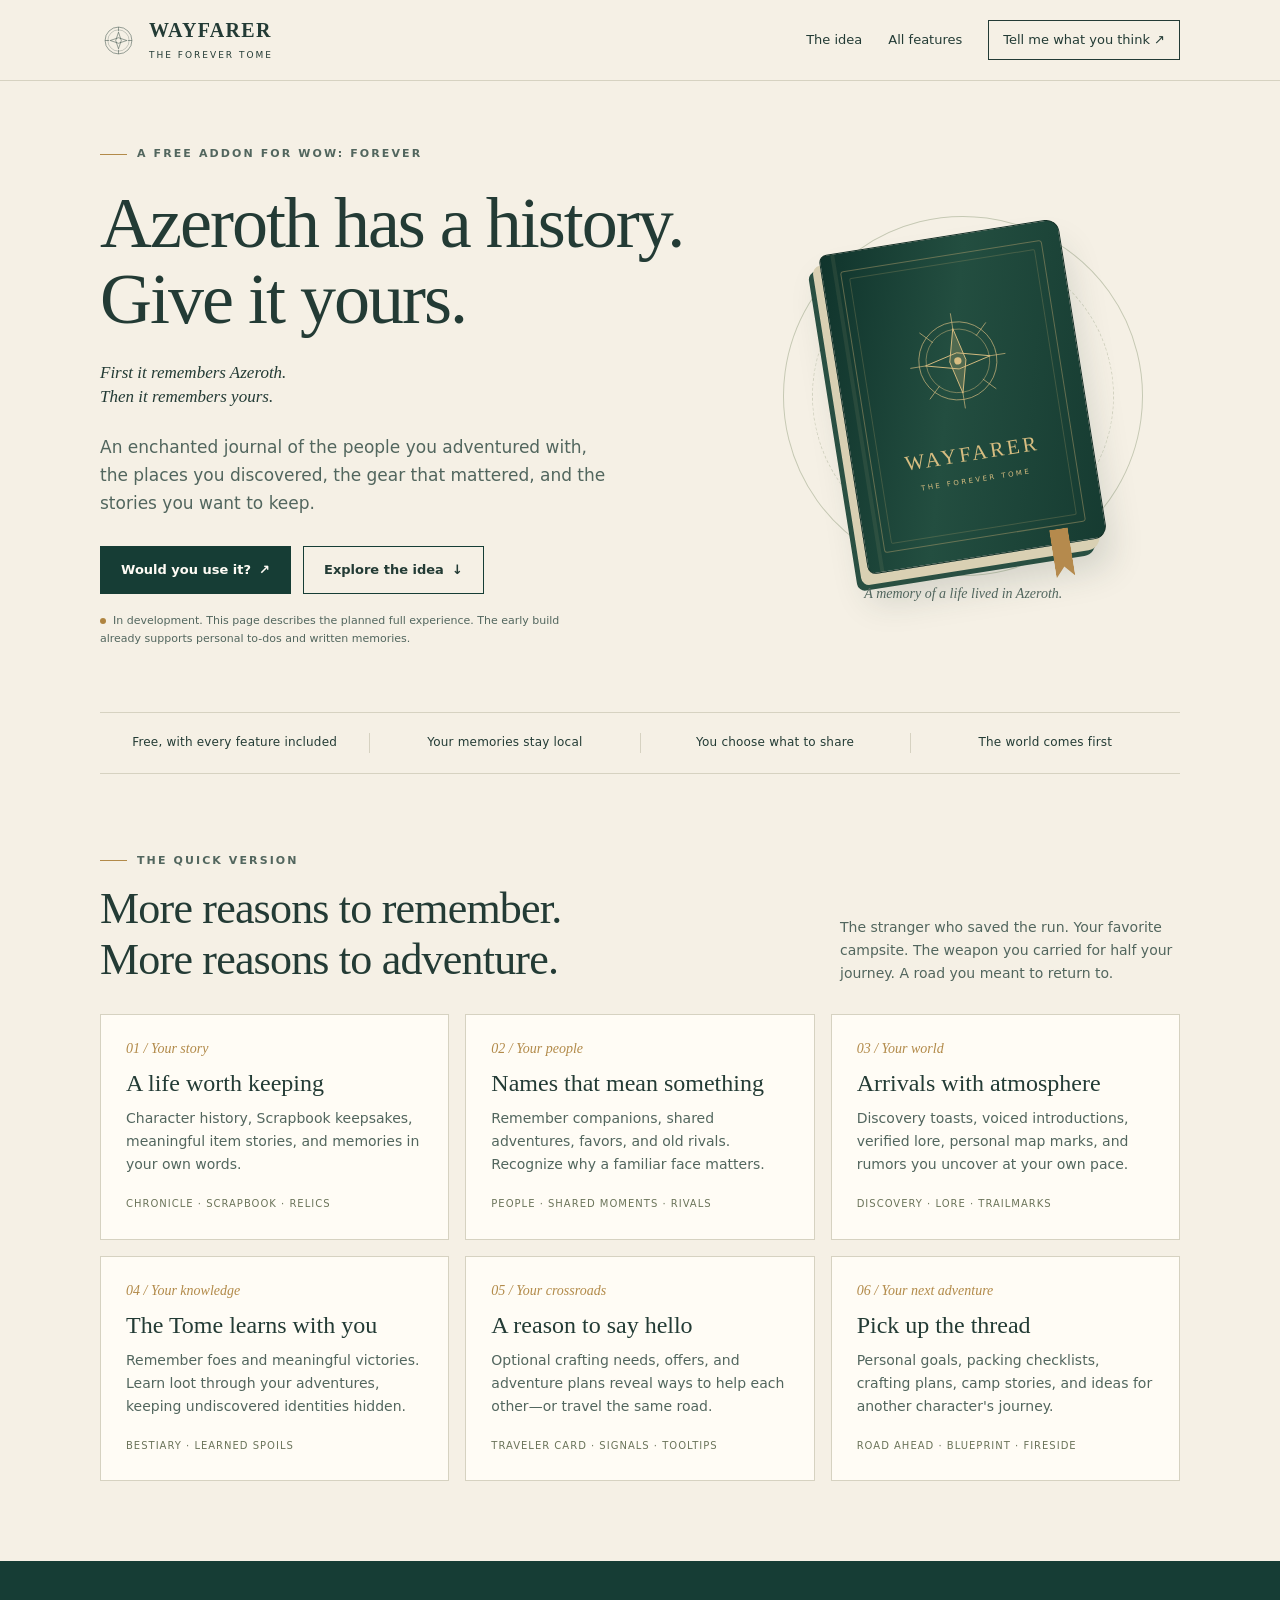
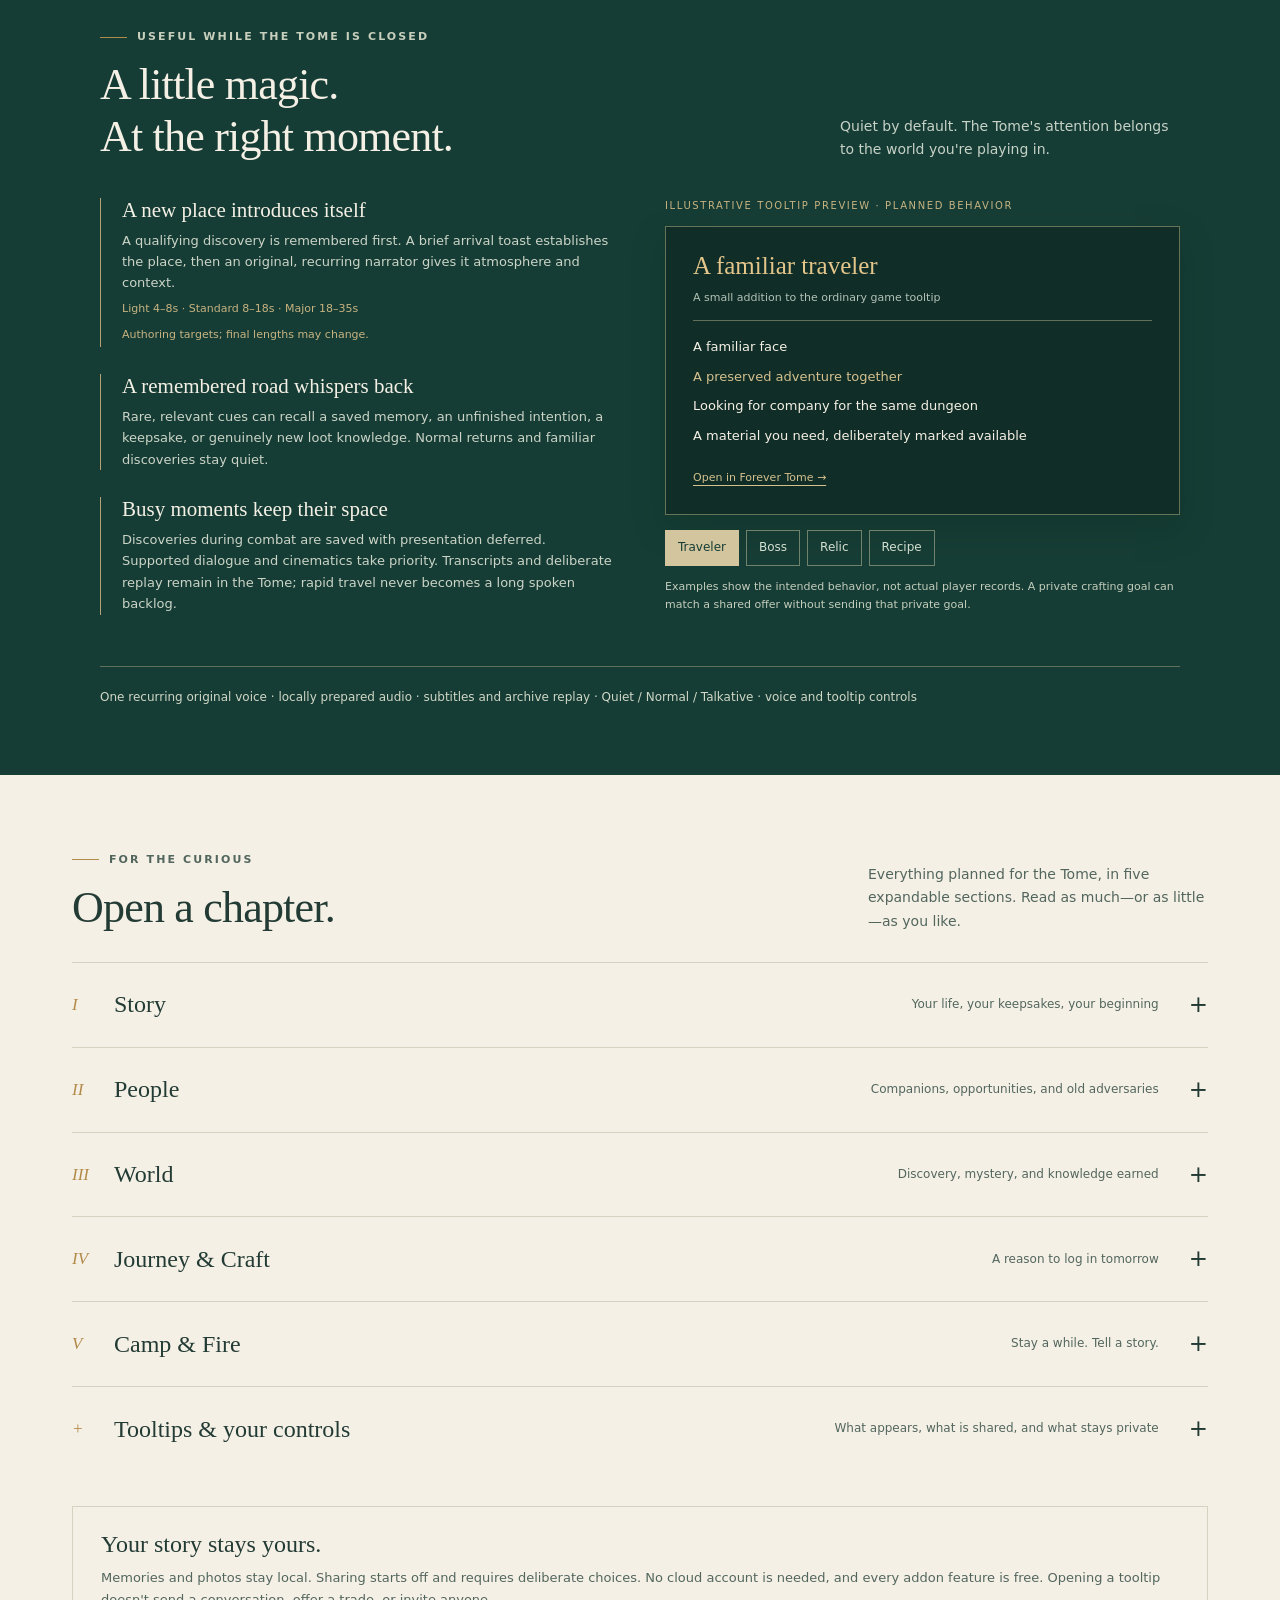
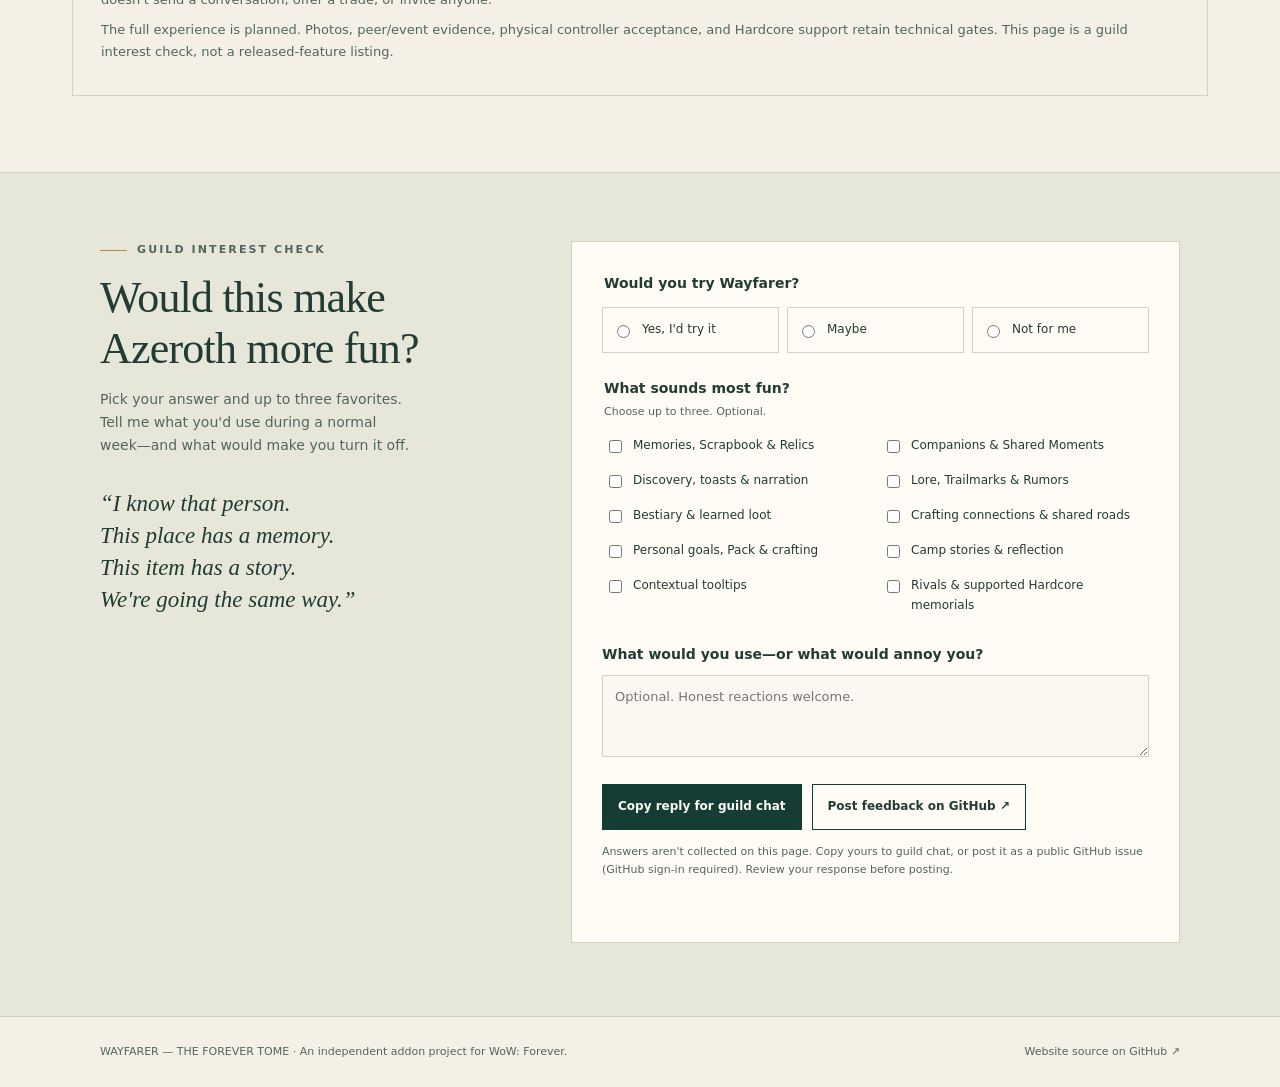
==== index.html @ b07b2361 "Publish Wayfarer guild interest website" ====
<!doctype html>
<html lang="en">
<head>
<meta charset="utf-8">
<meta name="viewport" content="width=device-width, initial-scale=1">
<meta name="theme-color" content="#163d35">
<meta name="description" content="Meet Wayfarer, an enchanted personal Tome for WoW: Forever. Explore the planned features and tell us what sounds fun.">
<title>Wayfarer — The Forever Tome</title>
<style>
:root{--paper:#f5f0e5;--ink:#233b35;--muted:#52665e;--green:#163d35;--gold:#b28a49;--line:#d6d2c1;--white:#fffcf5;--serif:Georgia,'Times New Roman',serif;--sans:system-ui,-apple-system,BlinkMacSystemFont,'Segoe UI',sans-serif}
*{box-sizing:border-box}html{scroll-behavior:smooth;scroll-padding-top:85px}body{margin:0;background:var(--paper);color:var(--ink);font:16px/1.65 var(--sans)}a{color:inherit}button,input,textarea{font:inherit}button,a,input,textarea,summary{outline-offset:5px}button:focus-visible,a:focus-visible,input:focus-visible,textarea:focus-visible,summary:focus-visible{outline:3px solid #bf9145}a{text-underline-offset:4px}button{cursor:pointer}.wrap{max-width:1136px;margin:auto;padding:0 28px}.skip{position:absolute;top:-80px;left:20px;padding:10px;background:white;z-index:20}.skip:focus{top:10px}
header{border-bottom:1px solid var(--line);background:var(--paper)}.nav{height:80px;display:flex;align-items:center;justify-content:space-between;gap:16px}.brand{display:flex;align-items:center;gap:12px;text-decoration:none}.brand svg{width:37px;height:37px}.brand strong{font:700 20px var(--serif);letter-spacing:1.3px}.brand small{display:block;font-size:9px;letter-spacing:2px;line-height:1.2;margin-top:4px}.navlinks{display:flex;gap:26px;align-items:center;font-size:13px}.navlinks a{text-decoration:none}.navlinks a:hover{text-decoration:underline}.navlinks .nav-cta{border:1px solid var(--ink);padding:8px 14px}
.hero{display:grid;grid-template-columns:1.17fr .83fr;gap:36px;align-items:center;min-height:590px;padding-top:64px;padding-bottom:64px}.eyebrow{font-size:11px;letter-spacing:2.1px;text-transform:uppercase;font-weight:700;color:var(--muted);display:flex;align-items:center;gap:10px}.eyebrow:before{content:'';height:1px;width:27px;background:var(--gold)}h1{font:500 clamp(44px,5.7vw,72px)/1.05 var(--serif);letter-spacing:-2px;margin:23px 0}.hero p{max-width:520px;font-size:17px;color:var(--muted);margin:24px 0}.promise{font:italic 21px/1.4 var(--serif);color:var(--ink)!important}.actions{display:flex;gap:12px;flex-wrap:wrap;margin-top:29px}.button{display:inline-flex;align-items:center;justify-content:center;gap:8px;border:1px solid var(--green);padding:12px 20px;text-decoration:none;font-size:13px;font-weight:650;min-height:46px;background:var(--green);color:var(--white);transition:background .15s}.button:hover{background:#285447}.button.secondary{background:transparent;color:var(--ink)}.button.secondary:hover{background:#e9e4d5}.status{font-size:11px;color:var(--muted);margin-top:18px;max-width:490px}.status:before{content:'';display:inline-block;width:6px;height:6px;border-radius:100%;background:#af8440;margin-right:7px}
.artifact{position:relative;min-height:412px;display:flex;align-items:center;justify-content:center}.orbit{position:absolute;width:360px;height:360px;border:1px solid #c6c9b4;border-radius:50%;transform:rotate(-14deg)}.orbit:before,.orbit:after{content:'';position:absolute;inset:28px;border:1px dashed #d4d4c2;border-radius:50%}.orbit:after{inset:64px;border-style:solid}.book{width:242px;height:323px;background:linear-gradient(105deg,#10342c 0%,#234e40 45%,#163b31 100%);border-radius:8px 13px 13px 8px;transform:rotate(-9deg);box-shadow:-8px 10px 0 #d9d0b3,-13px 15px 0 #294f42,0 28px 35px #213b352b;position:relative;border:1px solid #122e25;color:#d7bd81;display:flex;flex-direction:column;align-items:center;justify-content:center}.book:before{content:'';position:absolute;inset:18px;border:1px solid #b6a26d77;border-radius:3px}.book:after{content:'';position:absolute;inset:26px;border:1px solid #b6a26d40;border-radius:2px}.book .spine{position:absolute;left:11px;top:0;bottom:0;width:4px;background:#c7b9851a}.book svg{width:109px;height:109px;margin-bottom:27px}.book-title{font:21px var(--serif);letter-spacing:3px}.book-subtitle{font-size:7px;letter-spacing:2.5px;margin-top:9px}.bookmark{position:absolute;bottom:-34px;right:37px;width:19px;height:49px;background:#b58a4d;clip-path:polygon(0 0,100% 0,100% 100%,50% 78%,0 100%)}.artifact-caption{position:absolute;bottom:0;font:italic 14px var(--serif);color:var(--muted)}
.principles{display:flex;gap:0;border-top:1px solid var(--line);border-bottom:1px solid var(--line);padding:20px 0;margin-bottom:78px}.principles span{flex:1;text-align:center;font-size:12px;letter-spacing:.2px}.principles span+span{border-left:1px solid var(--line)}.section-head{display:flex;justify-content:space-between;gap:30px;align-items:end;margin-bottom:29px}h2{font:500 clamp(30px,3.8vw,44px)/1.16 var(--serif);letter-spacing:-.8px;margin:13px 0 0}.section-head p{max-width:340px;font-size:14px;color:var(--muted);margin:0}.features{padding-bottom:80px}.feature-grid{display:grid;grid-template-columns:repeat(3,1fr);gap:16px}.card{background:var(--white);border:1px solid var(--line);padding:26px 25px;display:flex;flex-direction:column;min-height:208px}.card-number{font:italic 14px var(--serif);color:var(--gold)}.card h3{font:500 24px var(--serif);margin:13px 0 10px}.card p{color:var(--muted);font-size:14px;margin:0}.card .tag{font-size:10px;letter-spacing:1px;text-transform:uppercase;margin-top:auto;padding-top:20px;color:#6b745a}
.experience{background:var(--green);color:var(--paper);padding:67px 0}.experience .eyebrow{color:#c7cfbd}.experience .section-head p{color:#c7d2c7}.experience-grid{display:grid;grid-template-columns:1fr 1fr;gap:50px;margin-top:36px}.moment{border-left:1px solid #b6a273;padding-left:21px;margin-bottom:27px}.moment h3{font:500 21px var(--serif);margin:0 0 7px}.moment p{font-size:13px;color:#cbd4c7;margin:0}.moment small{font-size:11px;color:#c7b381}.demo-label{font-size:10px;text-transform:uppercase;letter-spacing:1.6px;color:#c7b381;margin:0 0 12px}.tooltip{background:#102d27;border:1px solid #657356;padding:25px 27px;box-shadow:0 13px 30px #06281e45;min-height:259px}.tooltip h3{font:500 25px var(--serif);color:#e4c68b;margin:0 0 9px}.tooltip .demo-native{font-size:11px;color:#b2c2b7;border-bottom:1px solid #607059;padding-bottom:13px;margin:0 0 15px}.tooltip ul{padding:0;list-style:none;margin:0}.tooltip li{font-size:13px;margin:8px 0}.tooltip li:nth-child(2){color:#d5c18e}.tooltip a{font-size:11px;color:#d5c18e;display:inline-block;margin-top:15px}.demo-tabs{display:flex;gap:7px;flex-wrap:wrap;margin-top:15px}.demo-tabs button{border:1px solid #71826c;background:transparent;color:#d4dfd1;padding:7px 12px;font-size:12px}.demo-tabs button[aria-pressed=true]{background:#d3c59e;color:#163d35;border-color:#d3c59e}.demo-note{font-size:11px;color:#c3cdbc;margin:12px 0 0}.experience-foot{font-size:12px;color:#d0d7c6;border-top:1px solid #61705b;padding-top:21px;margin-top:24px}
.details-section{padding:76px 0}.chapter{border-top:1px solid var(--line)}.chapter:last-child{border-bottom:1px solid var(--line)}summary{cursor:pointer;list-style:none;display:flex;align-items:center;gap:20px;padding:23px 0}summary::-webkit-details-marker{display:none}.chapter-num{color:var(--gold);font:italic 17px var(--serif);min-width:22px}.chapter-name{font:500 24px var(--serif)}.chapter-teaser{margin-left:auto;color:var(--muted);font-size:12px}.chapter-toggle{font-size:23px;margin-left:10px;min-width:17px}.chapter[open] .chapter-toggle{transform:rotate(45deg)}.chapter-content{padding:0 0 28px 42px;display:grid;grid-template-columns:1fr 1fr;gap:18px 30px}.chapter-content p{font-size:13px;color:var(--muted);margin:0}.chapter-content strong{display:block;color:var(--ink);font-size:14px;margin-bottom:4px}.chapter-content .full{grid-column:1/-1}.note{background:#e9e6d8;border-left:3px solid var(--gold);padding:14px 17px!important;font-size:12px!important}.privacy-box{margin-top:35px;border:1px solid var(--line);padding:24px 28px}.privacy-box h3{font:500 24px var(--serif);margin:0 0 9px}.privacy-box p{font-size:13px;color:var(--muted);margin:9px 0}
.poll-section{background:#e6e7d8;padding:68px 0 73px;border-top:1px solid #d0d3bd}.poll-layout{display:grid;grid-template-columns:.8fr 1.2fr;gap:65px}.poll-intro p{font-size:14px;color:var(--muted);max-width:310px}.poll-intro .quote{font:italic 23px/1.4 var(--serif);color:var(--ink);margin-top:30px}.poll-form{padding:30px;background:var(--white);border:1px solid #cdd2bb}fieldset{padding:0;border:0;margin:0 0 24px;min-width:0}legend{font-weight:650;font-size:14px;margin-bottom:12px}legend small{display:block;font-weight:400;font-size:11px;color:var(--muted);margin-top:3px}.ratings{display:grid;grid-template-columns:repeat(3,1fr);gap:8px}.choice{position:relative;display:flex;gap:9px;align-items:center;border:1px solid var(--line);padding:12px 9px;font-size:12px;cursor:pointer}.choice:has(input:checked){background:#e9eee2;border-color:var(--green)}input{accent-color:var(--green)}.interests{display:grid;grid-template-columns:1fr 1fr;gap:9px}.check{display:flex;gap:8px;align-items:start;font-size:12px;cursor:pointer;padding:3px}.check input{margin-top:4px;flex-shrink:0}textarea{width:100%;min-height:82px;padding:10px 12px;border:1px solid var(--line);background:#faf8f1;resize:vertical;font-size:13px;color:var(--ink)}label[for=comment]{display:block;font-weight:650;font-size:14px;margin-bottom:9px}.poll-actions{display:flex;gap:10px;flex-wrap:wrap;margin-top:19px}.poll-actions .button{font-size:12px;padding:11px 15px}.poll-note{font-size:11px;color:var(--muted);margin:13px 0 0}.form-status{font-size:12px;color:var(--green);min-height:20px;margin:12px 0 0}.reply-preview{margin:16px 0 0;padding:13px;border:1px solid var(--line);white-space:pre-wrap;font:12px/1.6 var(--sans);background:#f6f3e9;max-height:240px;overflow:auto}.reply-preview:empty{display:none}footer{padding:26px 0;border-top:1px solid var(--line)}.footer-inner{display:flex;justify-content:space-between;gap:16px;font-size:11px;color:var(--muted)}.footer-inner a{text-decoration:none}.footer-inner a:hover{text-decoration:underline}
@media(max-width:850px){.hero{grid-template-columns:1fr 0.7fr;gap:18px;min-height:510px}.book{width:190px;height:263px}.book svg{width:80px;height:80px}.orbit{width:280px;height:280px}.artifact{min-height:340px}.feature-grid{grid-template-columns:repeat(2,1fr)}.experience-grid{gap:25px}.chapter-teaser{display:none}.poll-layout{grid-template-columns:1fr;gap:25px}.poll-intro p{max-width:650px}.poll-intro .quote{display:none}.navlinks{gap:14px}}
@media(max-width:580px){.wrap{padding:0 20px}.nav{height:69px}.brand strong{font-size:17px}.brand small{font-size:8px}.brand svg{width:29px}.navlinks>a:not(.nav-cta){display:none}.navlinks .nav-cta{font-size:11px;padding:8px 11px}.hero{grid-template-columns:1fr;padding-top:40px;padding-bottom:38px;gap:15px}.hero h1{font-size:48px;letter-spacing:-1.5px}.hero p{font-size:15px;margin:20px 0}.hero .promise{font-size:20px}.artifact{min-height:303px;order:2;margin-top:14px}.book{width:171px;height:234px}.book svg{width:75px;height:75px;margin-bottom:21px}.book-title{font-size:17px}.orbit{width:260px;height:260px}.principles{flex-wrap:wrap;gap:14px 0;margin-bottom:50px}.principles span{flex:0 0 50%;font-size:11px}.principles span:nth-child(3){border-left:0}.section-head{display:block}.section-head p{margin-top:14px;max-width:none}.feature-grid{gap:10px}.card{padding:18px 15px;min-height:218px}.card h3{font-size:22px}.card p{font-size:12px}.card .tag{font-size:9px}.features{padding-bottom:48px}.experience{padding:44px 0}.experience-grid{grid-template-columns:1fr;gap:21px}.moment{margin-bottom:21px}.tooltip{min-height:240px}.details-section{padding:49px 0}.chapter-name{font-size:22px}.chapter-content{padding-left:0;grid-template-columns:1fr;gap:17px}.chapter-content .full{grid-column:auto}.privacy-box{padding:20px}.poll-section{padding:44px 0}.poll-form{padding:21px 17px}.ratings{gap:6px}.choice{font-size:11px;padding:12px 6px;gap:5px}.interests{grid-template-columns:1fr}.footer-inner{flex-direction:column;gap:8px}}
@media(prefers-reduced-motion:reduce){html{scroll-behavior:auto}*,*:before,*:after{transition:none!important}}
</style>
</head>
<body>
<a class="skip" href="#main">Skip to content</a>
<header><div class="wrap nav"><a class="brand" href="#" aria-label="Wayfarer home"><svg viewBox="0 0 80 80" fill="none" aria-hidden="true"><circle cx="40" cy="40" r="29" stroke="currentColor"/><circle cx="40" cy="40" r="23" stroke="currentColor" stroke-width=".5"/><path d="M40 11v9m0 40v9M11 40h9m40 0h9M40 22l6 18-6 18-6-18z" stroke="currentColor"/><path d="M22 40l18-6 18 6-18 6z" stroke="currentColor"/></svg><span><strong>WAYFARER</strong><small>THE FOREVER TOME</small></span></a><nav class="navlinks" aria-label="Main navigation"><a href="#features">The idea</a><a href="#chapters">All features</a><a class="nav-cta" href="#poll">Tell me what you think ↗</a></nav></div></header>
<main id="main">
<section class="wrap hero" aria-labelledby="hero-title"><div><div class="eyebrow">A free addon for WoW: Forever</div><h1 id="hero-title">Azeroth has a history.<br>Give it yours.</h1><p class="promise">First it remembers Azeroth.<br>Then it remembers yours.</p><p>An enchanted journal of the people you adventured with, the places you discovered, the gear that mattered, and the stories you want to keep.</p><div class="actions"><a class="button" href="#poll">Would you use it? <span aria-hidden="true">↗</span></a><a class="button secondary" href="#features">Explore the idea <span aria-hidden="true">↓</span></a></div><div class="status">In development. This page describes the planned full experience. The early build already supports personal to-dos and written memories.</div></div><div class="artifact" aria-hidden="true"><div class="orbit"></div><div class="book"><span class="spine"></span><svg viewBox="0 0 120 120" fill="none"><circle cx="60" cy="60" r="43" stroke="currentColor" stroke-width=".7"/><circle cx="60" cy="60" r="35" stroke="currentColor" stroke-width=".5"/><path d="M60 7v18m0 70v18M7 60h18m70 0h18M23 23l13 13m48 48 13 13M23 97l13-13m48-48 13-13" stroke="currentColor" stroke-width=".7"/><path d="M60 24l9 36-9 36-9-36z" fill="currentColor" fill-opacity=".25" stroke="currentColor"/><path d="M24 60l36-9 36 9-36 9z" stroke="currentColor"/><circle cx="60" cy="60" r="4" fill="currentColor"/></svg><div class="book-title">WAYFARER</div><div class="book-subtitle">THE FOREVER TOME</div><span class="bookmark"></span></div><div class="artifact-caption">A memory of a life lived in Azeroth.</div></div></section>
<div class="wrap"><div class="principles"><span>Free, with every feature included</span><span>Your memories stay local</span><span>You choose what to share</span><span>The world comes first</span></div></div>
<section id="features" class="wrap features" aria-labelledby="features-title"><div class="section-head"><div><div class="eyebrow">The quick version</div><h2 id="features-title">More reasons to remember.<br>More reasons to adventure.</h2></div><p>The stranger who saved the run. Your favorite campsite. The weapon you carried for half your journey. A road you meant to return to.</p></div><div class="feature-grid">
<article class="card"><span class="card-number">01 / Your story</span><h3>A life worth keeping</h3><p>Character history, Scrapbook keepsakes, meaningful item stories, and memories in your own words.</p><span class="tag">Chronicle · Scrapbook · Relics</span></article>
<article class="card"><span class="card-number">02 / Your people</span><h3>Names that mean something</h3><p>Remember companions, shared adventures, favors, and old rivals. Recognize why a familiar face matters.</p><span class="tag">People · Shared Moments · Rivals</span></article>
<article class="card"><span class="card-number">03 / Your world</span><h3>Arrivals with atmosphere</h3><p>Discovery toasts, voiced introductions, verified lore, personal map marks, and rumors you uncover at your own pace.</p><span class="tag">Discovery · Lore · Trailmarks</span></article>
<article class="card"><span class="card-number">04 / Your knowledge</span><h3>The Tome learns with you</h3><p>Remember foes and meaningful victories. Learn loot through your adventures, keeping undiscovered identities hidden.</p><span class="tag">Bestiary · Learned spoils</span></article>
<article class="card"><span class="card-number">05 / Your crossroads</span><h3>A reason to say hello</h3><p>Optional crafting needs, offers, and adventure plans reveal ways to help each other—or travel the same road.</p><span class="tag">Traveler Card · Signals · Tooltips</span></article>
<article class="card"><span class="card-number">06 / Your next adventure</span><h3>Pick up the thread</h3><p>Personal goals, packing checklists, crafting plans, camp stories, and ideas for another character's journey.</p><span class="tag">Road Ahead · Blueprint · Fireside</span></article>
</div></section>
<section id="moments" class="experience" aria-labelledby="moments-title"><div class="wrap"><div class="section-head"><div><div class="eyebrow">Useful while the Tome is closed</div><h2 id="moments-title">A little magic.<br>At the right moment.</h2></div><p>Quiet by default. The Tome's attention belongs to the world you're playing in.</p></div><div class="experience-grid"><div><div class="moment"><h3>A new place introduces itself</h3><p>A qualifying discovery is remembered first. A brief arrival toast establishes the place, then an original, recurring narrator gives it atmosphere and context.</p><small>Light 4–8s · Standard 8–18s · Major 18–35s<br>Authoring targets; final lengths may change.</small></div><div class="moment"><h3>A remembered road whispers back</h3><p>Rare, relevant cues can recall a saved memory, an unfinished intention, a keepsake, or genuinely new loot knowledge. Normal returns and familiar discoveries stay quiet.</p></div><div class="moment"><h3>Busy moments keep their space</h3><p>Discoveries during combat are saved with presentation deferred. Supported dialogue and cinematics take priority. Transcripts and deliberate replay remain in the Tome; rapid travel never becomes a long spoken backlog.</p></div></div><div><p class="demo-label">Illustrative tooltip preview · planned behavior</p><div class="tooltip" id="tooltip-preview" aria-live="polite"><h3 id="demo-title">A familiar traveler</h3><p class="demo-native">A small addition to the ordinary game tooltip</p><ul id="demo-lines"><li>A familiar face</li><li>A preserved adventure together</li><li>Looking for company for the same dungeon</li><li>A material you need, deliberately marked available</li></ul><a id="demo-link" href="#chapters">Open in Forever Tome →</a></div><div class="demo-tabs" role="group" aria-label="Choose a tooltip example"><button type="button" data-demo="player" aria-pressed="true">Traveler</button><button type="button" data-demo="boss" aria-pressed="false">Boss</button><button type="button" data-demo="item" aria-pressed="false">Relic</button><button type="button" data-demo="recipe" aria-pressed="false">Recipe</button></div><p class="demo-note">Examples show the intended behavior, not actual player records. A private crafting goal can match a shared offer without sending that private goal.</p></div></div><div class="experience-foot">One recurring original voice · locally prepared audio · subtitles and archive replay · Quiet / Normal / Talkative · voice and tooltip controls</div></div></section>
<section id="chapters" class="wrap details-section" aria-labelledby="chapters-title"><div class="section-head"><div><div class="eyebrow">For the curious</div><h2 id="chapters-title">Open a chapter.</h2></div><p>Everything planned for the Tome, in five expandable sections. Read as much—or as little—as you like.</p></div>
<details class="chapter"><summary><span class="chapter-num">I</span><span class="chapter-name">Story</span><span class="chapter-teaser">Your life, your keepsakes, your beginning</span><span class="chapter-toggle" aria-hidden="true">+</span></summary><div class="chapter-content">
<p><strong>The Forever Tome</strong>One book, five bookmarks, connected pages, navigation history, and a resumable place. Follow a person to a memory, a place, or an item, then return to where you were.</p>
<p><strong>Chronicle</strong>A selective history of significant journeys, discoveries, leveling and specialization eras, profession milestones, companions, dungeons, and possessions. Preserve, edit, or remove your own written memories.</p>
<p><strong>Born Days</strong>A beginning page, early memories, and anniversary cues. The Tome distinguishes a witnessed beginning, its first remembered date, and a date you supply.</p>
<p><strong>Scrapbook</strong>An album of keepsake pages with eight templates, titles, personal writing, accents, optional local photos, and preview/edit controls. Compose a page when you choose.</p>
<p><strong>Relics & Keepsakes</strong>Remember selected items, supported or confirmed origins, gifts or crafters, carrying/equipped eras, and linked adventures. Add why an item matters with Remember This Item.</p>
<p><strong>Chronicle of the Fallen</strong>A quiet memorial joining a character's beginning, meaningful life, companions, and ending. Conditional on reliable Forever Hardcore and death support.</p>
<p class="full note"><strong>Photography: planned, with the workflow still being tested.</strong>The intended experience includes optional picture invitations, separate local photos displayed on demand inside Scrapbook, and an opt-in mode for selected milestone captures. Exact capture/import steps and seamless screenshot-to-album behavior are not confirmed. Your writing survives an unavailable photo.</p>
</div></details>
<details class="chapter"><summary><span class="chapter-num">II</span><span class="chapter-name">People</span><span class="chapter-teaser">Companions, opportunities, and old adversaries</span><span class="chapter-toggle" aria-hidden="true">+</span></summary><div class="chapter-content">
<p><strong>People & Familiar Faces</strong>Meaningful companion memories, first/latest saved moments, connected places, keepsakes, and private notes. A reunion cue can remind you why a name matters.</p>
<p><strong>Shared Moments</strong>Two Tomes can keep a supported or mutually accepted factual anchor while each player keeps their own interpretation private. Shared events depend on reliable evidence and supported communication.</p>
<p><strong>Promises & Favors</strong>Private reminders or acknowledged shared loans, promises, gifts, and favors. Record partial fulfillment, completion, cancellation, or forgiveness. Gifts don't create debt.</p>
<p><strong>Introductions & Witnesses</strong>Keep an acknowledged introduction or reliably established presence at a meaningful event linked to your memory.</p>
<p><strong>Crossroads, Signals & Traveler Card</strong>Choose structured Needs, Offers, Intent, or Capability: materials, crafting availability, destinations, dungeon or friendly PvP plans, a chosen role, exploration, safe quest overlap where supported, or willingness to help.</p>
<p><strong>They Can Help / You Can Help / Shared Road</strong>Eligible shared choices reveal a material connection, crafting help, or overlapping plans. Ask About This prepares a message for you to review and send. Conversations, trades, and invites remain your actions.</p>
<p><strong>Rivals</strong>Retrospective first/latest clashes, places, supported results, your own past character context, and notes or keepsakes. Detailed history waits until combat ends.</p>
<p class="note"><strong>Sharing is off by default.</strong>Choose fields, audience, duration, and optional quantities. Preview, pause, or clear your card. Targeted, group, and guild scopes are distinct where supported. Peer exchange requires eligible communication and sharing choices; no automatic nearby-player radar.</p>
</div></details>
<details class="chapter"><summary><span class="chapter-num">III</span><span class="chapter-name">World</span><span class="chapter-teaser">Discovery, mystery, and knowledge earned</span><span class="chapter-toggle" aria-hidden="true">+</span></summary><div class="chapter-content">
<p><strong>Discovery Toasts & Narration</strong>Qualifying first discoveries coordinate a brief place introduction and a recurring original voice. Major cities, supported first dungeon entrances, regions, settlements, and eligible landmarks have different weight and atmosphere. Selected major personal/memorial narration requires approved content and reliable triggers.</p>
<p><strong>Your first arrival, your controls</strong>Each character keeps their own discovery history; account-familiar places can use concise introductions. Full/concise, major-only, voice-off, volume, subtitle, stop, and deliberate replay choices. Opening a page doesn't automatically play audio.</p>
<p><strong>Forever Lore & Landmark Archive</strong>Verified, spoiler-aware lore by place or topic, recognized landmarks, and Your Memories Here. Shared world facts remain distinct from your writing.</p>
<p><strong>Trailmarks</strong>Mark Here, add a title, type, note, and optional memory or landmark link. Browse, edit, revisit, or delete meaningful personal places.</p>
<p><strong>Rumor</strong>Whisper → Hint → Strong Hint → Reveal. Follow curated mysteries or write private ones, choose how much help you want, set them aside, and link them to a place or plan.</p>
<p><strong>Bestiary</strong>Encountered creatures, rares, and bosses; truthful credited victories and supported death history; learned spoils; links to memories, Relics, and Scrapbook. Undiscovered loot identities stay hidden; unknown counts appear only with a trustworthy total.</p>
<p><strong>Old Roads & The Last Time</strong>Meaningful journeys and occasional return cues recall your own supported place history. Familiar travel acquires a past.</p>
<p><strong>Unfinished Stories</strong>A dormant intention, set-aside rumor, or unfinished journey can rarely resurface when its context matters again.</p>
<p class="full note"><strong>Tome Whispers</strong>Restrained cues across memory, discovery, lore, journeys, crafting, war, rumors, and Relics. One attention budget, category toggles, Quiet/Normal/Talkative settings, and safe deferral. Ordinary repeated discoveries stay silent.</p>
</div></details>
<details class="chapter"><summary><span class="chapter-num">IV</span><span class="chapter-name">Journey & Craft</span><span class="chapter-teaser">A reason to log in tomorrow</span><span class="chapter-toggle" aria-hidden="true">+</span></summary><div class="chapter-content">
<p><strong>Road Ahead</strong>A short personal to-do list with private notes, a return summary, edit/complete/set-aside/reactivate controls, and links to places, rumors, crafting, or camps. You mark progress; completed goals can become Chronicle memories.</p>
<p><strong>Pack</strong>Your own journey presets: supported repairs, bag space, and pinned consumables, tools, items, or materials. Unavailable checks become honest manual reminders.</p>
<p><strong>Blueprint & Crafting Ledger</strong>Known recipes where supported, profession milestones, selected goals, Have/Need/Missing/Complete ingredients, progress, crafted Relic links, and optional promoted needs or offers.</p>
<p><strong>Legacy Loom & Journey Seeds</strong>Explainable ideas drawn from owned character histories and supported Legacy facts: another class, role, profession, region, or kind of adventure. Pin or dismiss a seed; keep memory-based ideas when Legacy information is unavailable.</p>
</div></details>
<details class="chapter"><summary><span class="chapter-num">V</span><span class="chapter-name">Camp & Fire</span><span class="chapter-teaser">Stay a while. Tell a story.</span><span class="chapter-toggle" aria-hidden="true">+</span></summary><div class="chapter-content">
<p><strong>Campwright</strong>Supported camp context, exposed utilities/capacity, your profession contributions or chosen reminders, and related camp memories, Trailmarks, or Scrapbook pages. Useful place and contribution reminders remain when detailed camp inspection isn't supported.</p>
<p><strong>Fireside</strong>Ask the Fire, Tale of This Land, Tell a Story, Road Ahead, and Rumor: curated questions, verified local tales, personal storytelling prompts, and ideas for the next adventure. Review and send anything you want to share yourself.</p>
<p><strong>Camp Reflection</strong>Remember what happened, who mattered, what you want to preserve, and where you want to go next.</p>
</div></details>
<details class="chapter"><summary><span class="chapter-num">+</span><span class="chapter-name">Tooltips & your controls</span><span class="chapter-teaser">What appears, what is shared, and what stays private</span><span class="chapter-toggle" aria-hidden="true">+</span></summary><div class="chapter-content">
<p><strong>Friendly players</strong>Familiar recognition, one concise saved connection, and up to three eligible opportunities from shared choices. A stranger can have a useful opportunity; an old companion can simply carry a memory.</p>
<p><strong>Hostile players</strong>Old-adversary recognition with minimal combat context. Detailed first/latest clashes and supported historical results are retrospective.</p>
<p><strong>Creatures, rares & bosses</strong>Supported encounters, defeats or victories, truthful death history, compact discovered spoils, rare recognition, significant memory links, and reliable unknown-loot counts where available.</p>
<p><strong>Items, recipes & landmarks</strong>Relic identity, supported/confirmed origins and remembered eras; crafting-goal relevance and missing ingredients; recorded place discovery, memories, and relevant Trailmarks.</p>
<p><strong>What peers receive</strong>Only selected structured card data and separately approved quantities. Exact recipe or safe quest queries preview disclosures. Shared Moments carry supported or accepted facts; interpretation stays local.</p>
<p><strong>What stays private</strong>Notes are hidden from tooltip text by default and never sent to peers. Chronicle writing, photos/captions, relationships, full bags, full recipe lists, and full quest logs are excluded from Traveler Cards.</p>
<p><strong>Tooltip choices</strong>Off, Minimal, Standard, or Detailed, bounded to relevant information. Full stories open in the Tome. A selectable equivalent view is planned for controller access.</p>
<p><strong>Comfort & accessibility</strong>Mouse/controller primary workflows, hybrid switching, readable text, adjustable scale, reduced motion, narration/subtitle and sound controls, privacy and retention settings.</p>
<p class="full"><strong>Help, data health & updates</strong>Embedded Help, safe technical diagnostics, backup guidance, practical text export where feasible, and updates designed to protect authored history. If a Forever change breaks a capability, isolate the affected feature and preserve memories.</p>
</div></details>
<div class="privacy-box"><h3>Your story stays yours.</h3><p>Memories and photos stay local. Sharing starts off and requires deliberate choices. No cloud account is needed, and every addon feature is free. Opening a tooltip doesn't send a conversation, offer a trade, or invite anyone.</p><p>The full experience is planned. Photos, peer/event evidence, physical controller acceptance, and Hardcore support retain technical gates. This page is a guild interest check, not a released-feature listing.</p></div></section>
<section id="poll" class="poll-section" aria-labelledby="poll-title"><div class="wrap poll-layout"><div class="poll-intro"><div class="eyebrow">Guild interest check</div><h2 id="poll-title">Would this make<br>Azeroth more fun?</h2><p>Pick your answer and up to three favorites. Tell me what you'd use during a normal week—and what would make you turn it off.</p><p class="quote">“I know that person.<br>This place has a memory.<br>This item has a story.<br>We're going the same way.”</p></div><form class="poll-form" id="feedback-form"><fieldset><legend>Would you try Wayfarer?</legend><div class="ratings"><label class="choice"><input type="radio" name="verdict" value="Yes" required> Yes, I'd try it</label><label class="choice"><input type="radio" name="verdict" value="Maybe"> Maybe</label><label class="choice"><input type="radio" name="verdict" value="Not for me"> Not for me</label></div></fieldset><fieldset><legend>What sounds most fun?<small>Choose up to three. Optional.</small></legend><div class="interests"><label class="check"><input type="checkbox" name="interest" value="Memories, Scrapbook & Relics">Memories, Scrapbook & Relics</label><label class="check"><input type="checkbox" name="interest" value="Companions & Shared Moments">Companions & Shared Moments</label><label class="check"><input type="checkbox" name="interest" value="Discovery, toasts & narration">Discovery, toasts & narration</label><label class="check"><input type="checkbox" name="interest" value="Lore, Trailmarks & Rumors">Lore, Trailmarks & Rumors</label><label class="check"><input type="checkbox" name="interest" value="Bestiary & learned loot">Bestiary & learned loot</label><label class="check"><input type="checkbox" name="interest" value="Crafting connections & shared roads">Crafting connections & shared roads</label><label class="check"><input type="checkbox" name="interest" value="Personal goals, Pack & crafting">Personal goals, Pack & crafting</label><label class="check"><input type="checkbox" name="interest" value="Camp stories & reflection">Camp stories & reflection</label><label class="check"><input type="checkbox" name="interest" value="Contextual tooltips">Contextual tooltips</label><label class="check"><input type="checkbox" name="interest" value="Rivals & supported Hardcore memorials">Rivals & supported Hardcore memorials</label></div></fieldset><label for="comment">What would you use—or what would annoy you?</label><textarea id="comment" name="comment" maxlength="2000" placeholder="Optional. Honest reactions welcome."></textarea><div class="poll-actions"><button class="button" type="submit">Copy reply for guild chat</button><button class="button secondary" type="button" id="github-feedback">Post feedback on GitHub ↗</button></div><p class="poll-note">Answers aren't collected on this page. Copy yours to guild chat, or post it as a public GitHub issue (GitHub sign-in required). Review your response before posting.</p><p class="form-status" id="form-status" role="status"></p><pre id="reply-preview" class="reply-preview" aria-label="Your response preview"></pre></form></div></section>
</main><footer><div class="wrap footer-inner"><span>WAYFARER — THE FOREVER TOME · An independent addon project for WoW: Forever.</span><a href="https://github.com/Galacticnyrd/WayFarer" target="_blank" rel="noopener noreferrer">Website source on GitHub ↗</a></div></footer>
<script>
const demos={player:{title:'A familiar traveler',lines:['A familiar face','A preserved adventure together','Looking for company for the same dungeon','A material you need, deliberately marked available']},boss:{title:'A remembered adversary',lines:['Supported victories remembered','A significant encounter preserved in Chronicle','Only spoils learned through your adventures','Undiscovered loot identities remain hidden']},item:{title:'A treasured possession',lines:['Wayfarer Relic','A supported or confirmed origin','Carried through a remembered era','Linked to the adventures that made it matter']},recipe:{title:'A craft on your Road Ahead',lines:['Selected Blueprint goal','A concise missing-material reminder','Have / Need / Missing / Complete','An offer you choose to seek through Crossroads']}};
document.querySelectorAll('[data-demo]').forEach(button=>button.addEventListener('click',()=>{const demo=demos[button.dataset.demo];document.getElementById('demo-title').textContent=demo.title;const list=document.getElementById('demo-lines');list.replaceChildren(...demo.lines.map(line=>{const li=document.createElement('li');li.textContent=line;return li}));document.querySelectorAll('[data-demo]').forEach(item=>item.setAttribute('aria-pressed',String(item===button)))}));
const form=document.getElementById('feedback-form'),statusText=document.getElementById('form-status'),preview=document.getElementById('reply-preview');
form.querySelectorAll('input[name=interest]').forEach(input=>input.addEventListener('change',()=>{if(form.querySelectorAll('input[name=interest]:checked').length>3){input.checked=false;statusText.textContent='Choose up to three favorites.'}else{statusText.textContent=''}}));
function response(){if(!form.reportValidity())return null;const data=new FormData(form);const verdict=data.get('verdict'),interests=data.getAll('interest'),comment=String(data.get('comment')||'').trim();const text=['Wayfarer guild feedback','Would I try it? '+verdict,'Favorite features: '+(interests.length?interests.join('; '):'No favorites selected'),comment?'Thoughts: '+comment:''].filter(Boolean).join('\n');preview.textContent=text;return{verdict,text}}
form.addEventListener('submit',async event=>{event.preventDefault();const reply=response();if(!reply)return;try{await navigator.clipboard.writeText(reply.text);statusText.textContent='Copied! Paste your response into guild chat.'}catch{statusText.textContent='Your response is shown below. Select and copy it into guild chat.'}});
document.getElementById('github-feedback').addEventListener('click',()=>{const reply=response();if(!reply)return;const url=new URL('https://github.com/Galacticnyrd/WayFarer/issues/new');url.searchParams.set('title','Guild feedback: '+reply.verdict);url.searchParams.set('body',reply.text);window.open(url.href,'_blank','noopener,noreferrer');statusText.textContent='Opening GitHub. Review the public issue, then submit it there.'});
</script>
</body></html>
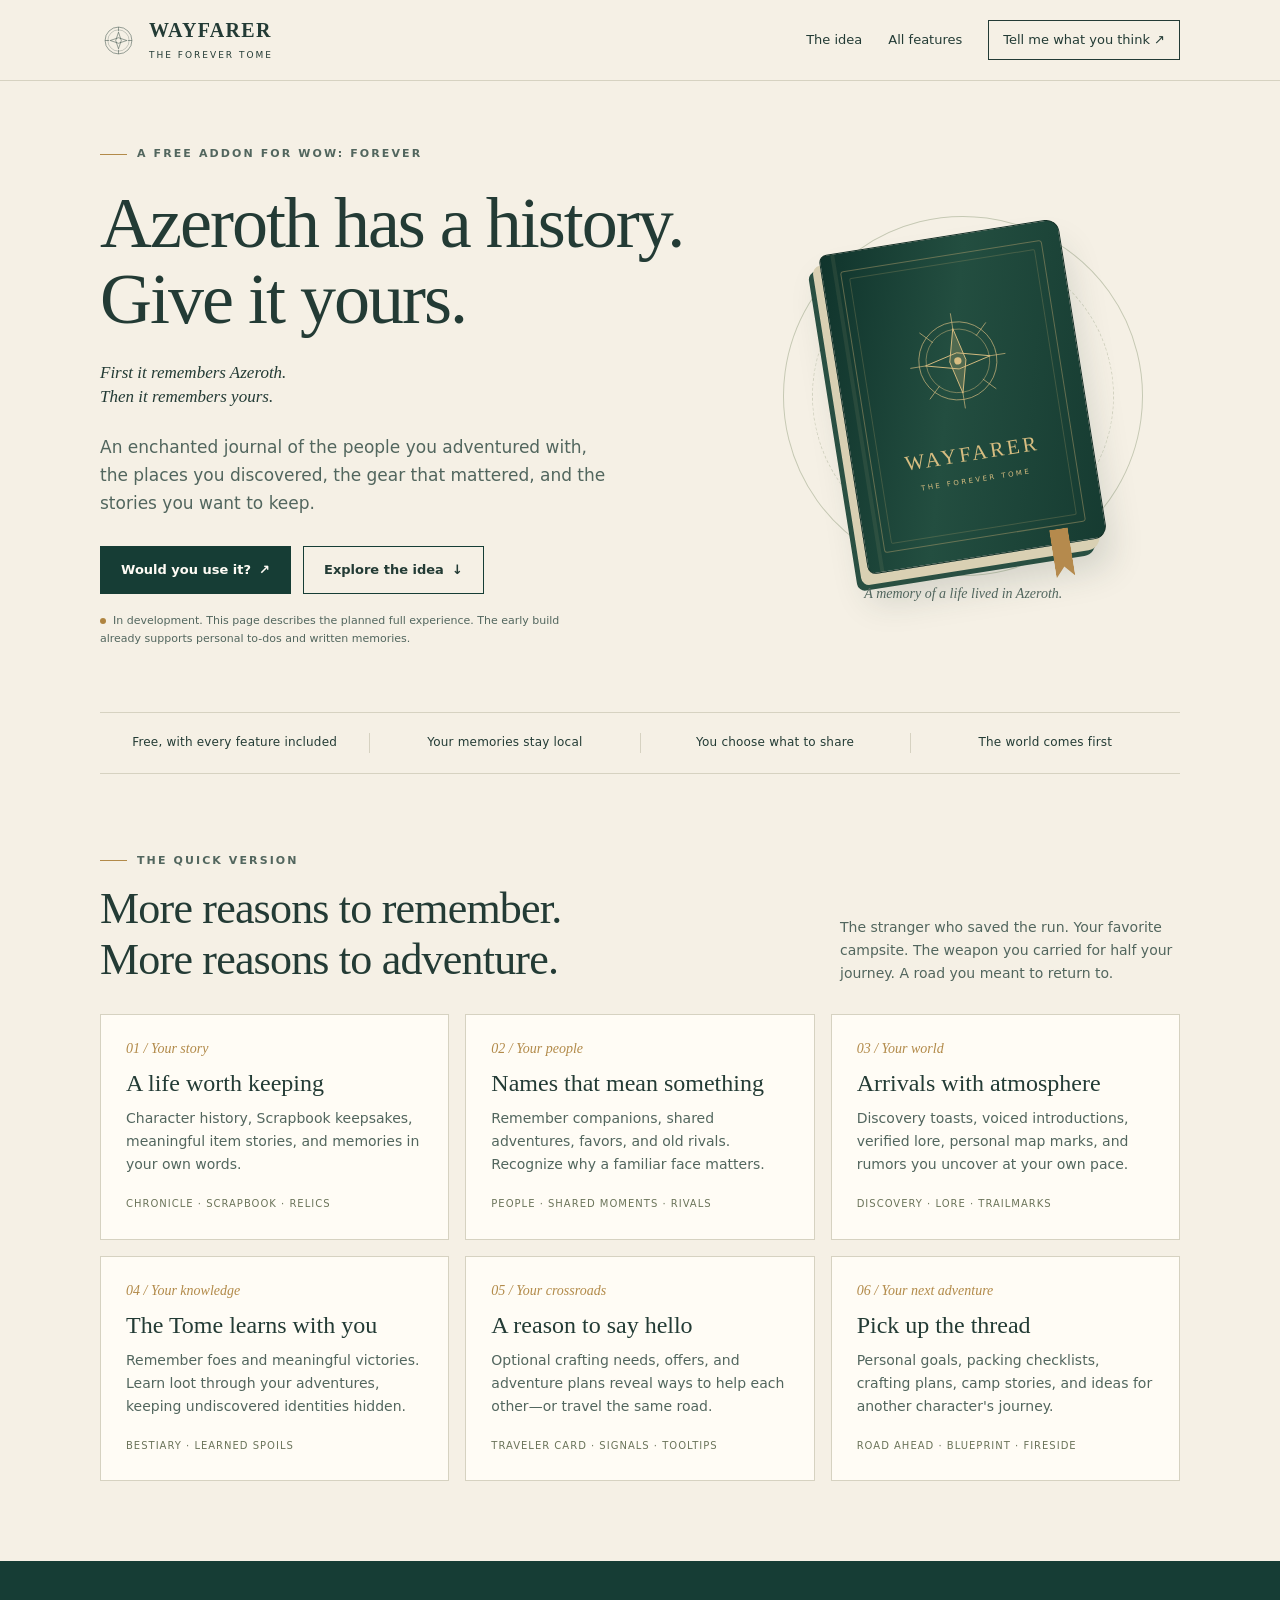
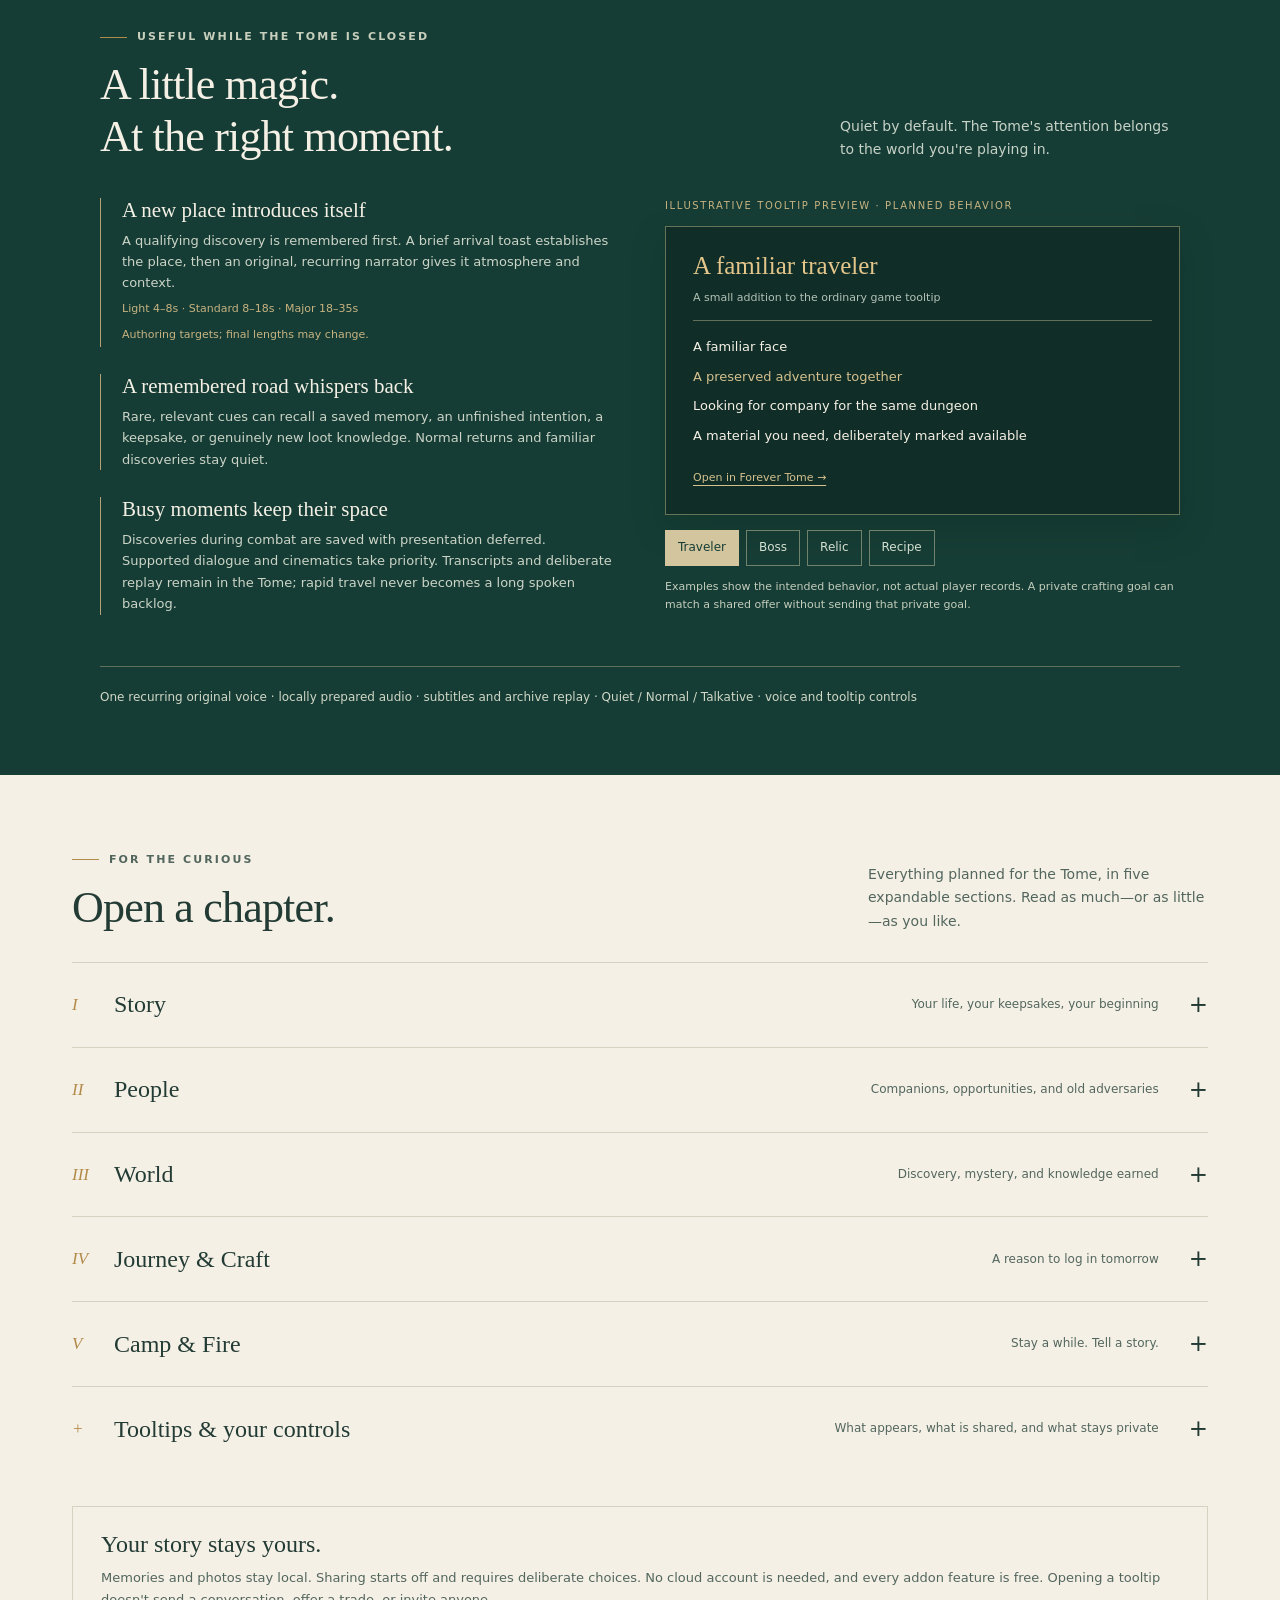
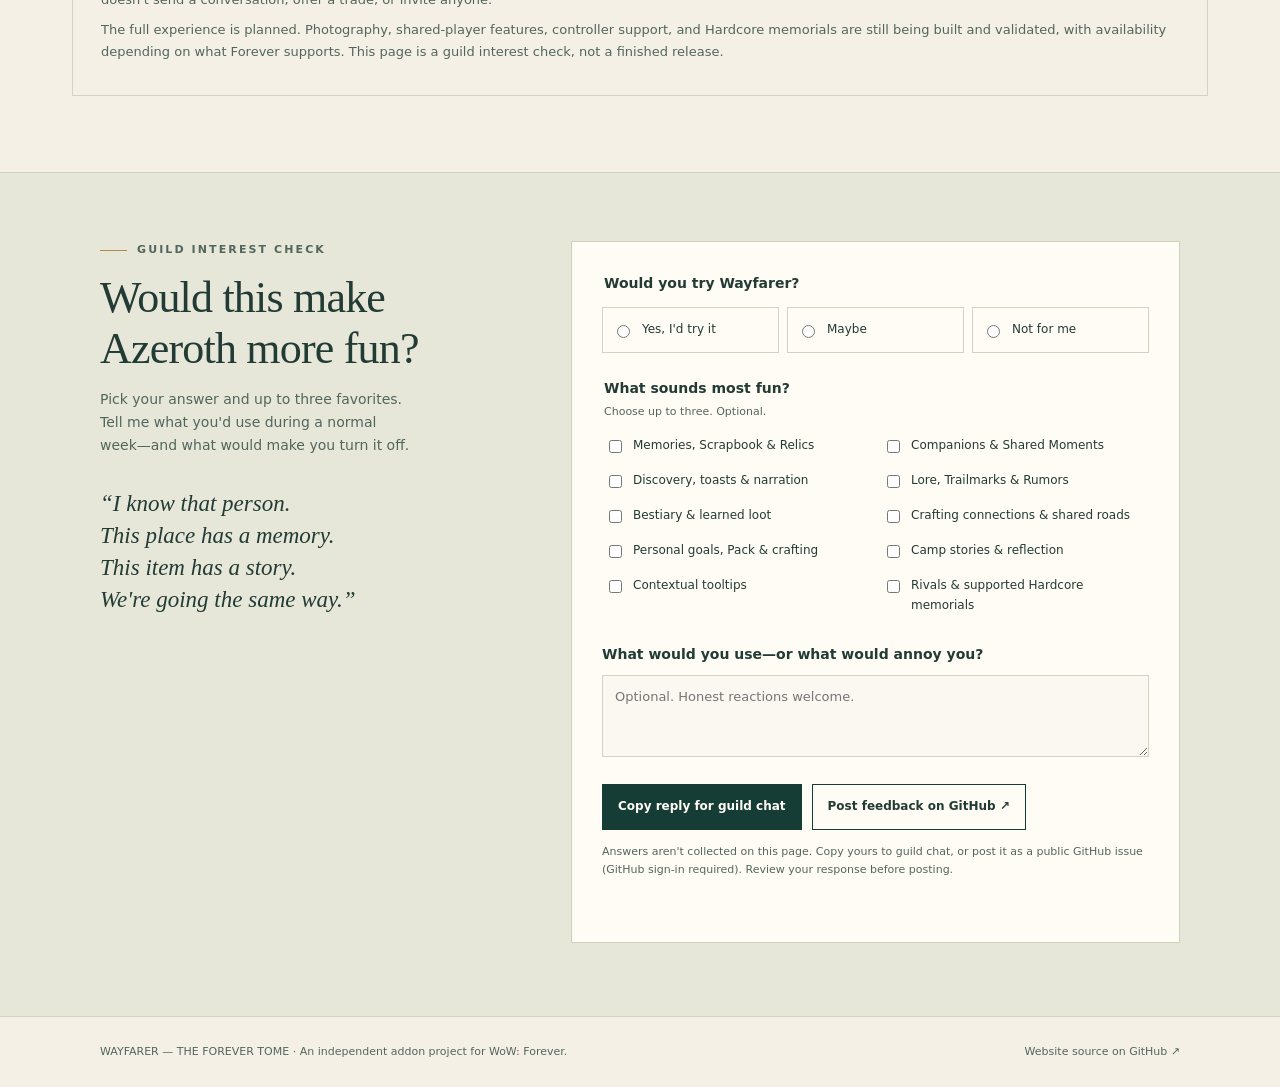
==== commit 3bc0d1b9: "Clarify planned feature availability for players" ====
--- a/index.html
+++ b/index.html
@@ -89,7 +89,7 @@
 <p><strong>Comfort & accessibility</strong>Mouse/controller primary workflows, hybrid switching, readable text, adjustable scale, reduced motion, narration/subtitle and sound controls, privacy and retention settings.</p>
 <p class="full"><strong>Help, data health & updates</strong>Embedded Help, safe technical diagnostics, backup guidance, practical text export where feasible, and updates designed to protect authored history. If a Forever change breaks a capability, isolate the affected feature and preserve memories.</p>
 </div></details>
-<div class="privacy-box"><h3>Your story stays yours.</h3><p>Memories and photos stay local. Sharing starts off and requires deliberate choices. No cloud account is needed, and every addon feature is free. Opening a tooltip doesn't send a conversation, offer a trade, or invite anyone.</p><p>The full experience is planned. Photos, peer/event evidence, physical controller acceptance, and Hardcore support retain technical gates. This page is a guild interest check, not a released-feature listing.</p></div></section>
+<div class="privacy-box"><h3>Your story stays yours.</h3><p>Memories and photos stay local. Sharing starts off and requires deliberate choices. No cloud account is needed, and every addon feature is free. Opening a tooltip doesn't send a conversation, offer a trade, or invite anyone.</p><p>The full experience is planned. Photography, shared-player features, controller support, and Hardcore memorials are still being built and validated, with availability depending on what Forever supports. This page is a guild interest check, not a finished release.</p></div></section>
 <section id="poll" class="poll-section" aria-labelledby="poll-title"><div class="wrap poll-layout"><div class="poll-intro"><div class="eyebrow">Guild interest check</div><h2 id="poll-title">Would this make<br>Azeroth more fun?</h2><p>Pick your answer and up to three favorites. Tell me what you'd use during a normal week—and what would make you turn it off.</p><p class="quote">“I know that person.<br>This place has a memory.<br>This item has a story.<br>We're going the same way.”</p></div><form class="poll-form" id="feedback-form"><fieldset><legend>Would you try Wayfarer?</legend><div class="ratings"><label class="choice"><input type="radio" name="verdict" value="Yes" required> Yes, I'd try it</label><label class="choice"><input type="radio" name="verdict" value="Maybe"> Maybe</label><label class="choice"><input type="radio" name="verdict" value="Not for me"> Not for me</label></div></fieldset><fieldset><legend>What sounds most fun?<small>Choose up to three. Optional.</small></legend><div class="interests"><label class="check"><input type="checkbox" name="interest" value="Memories, Scrapbook & Relics">Memories, Scrapbook & Relics</label><label class="check"><input type="checkbox" name="interest" value="Companions & Shared Moments">Companions & Shared Moments</label><label class="check"><input type="checkbox" name="interest" value="Discovery, toasts & narration">Discovery, toasts & narration</label><label class="check"><input type="checkbox" name="interest" value="Lore, Trailmarks & Rumors">Lore, Trailmarks & Rumors</label><label class="check"><input type="checkbox" name="interest" value="Bestiary & learned loot">Bestiary & learned loot</label><label class="check"><input type="checkbox" name="interest" value="Crafting connections & shared roads">Crafting connections & shared roads</label><label class="check"><input type="checkbox" name="interest" value="Personal goals, Pack & crafting">Personal goals, Pack & crafting</label><label class="check"><input type="checkbox" name="interest" value="Camp stories & reflection">Camp stories & reflection</label><label class="check"><input type="checkbox" name="interest" value="Contextual tooltips">Contextual tooltips</label><label class="check"><input type="checkbox" name="interest" value="Rivals & supported Hardcore memorials">Rivals & supported Hardcore memorials</label></div></fieldset><label for="comment">What would you use—or what would annoy you?</label><textarea id="comment" name="comment" maxlength="2000" placeholder="Optional. Honest reactions welcome."></textarea><div class="poll-actions"><button class="button" type="submit">Copy reply for guild chat</button><button class="button secondary" type="button" id="github-feedback">Post feedback on GitHub ↗</button></div><p class="poll-note">Answers aren't collected on this page. Copy yours to guild chat, or post it as a public GitHub issue (GitHub sign-in required). Review your response before posting.</p><p class="form-status" id="form-status" role="status"></p><pre id="reply-preview" class="reply-preview" aria-label="Your response preview"></pre></form></div></section>
 </main><footer><div class="wrap footer-inner"><span>WAYFARER — THE FOREVER TOME · An independent addon project for WoW: Forever.</span><a href="https://github.com/Galacticnyrd/WayFarer" target="_blank" rel="noopener noreferrer">Website source on GitHub ↗</a></div></footer>
 <script>
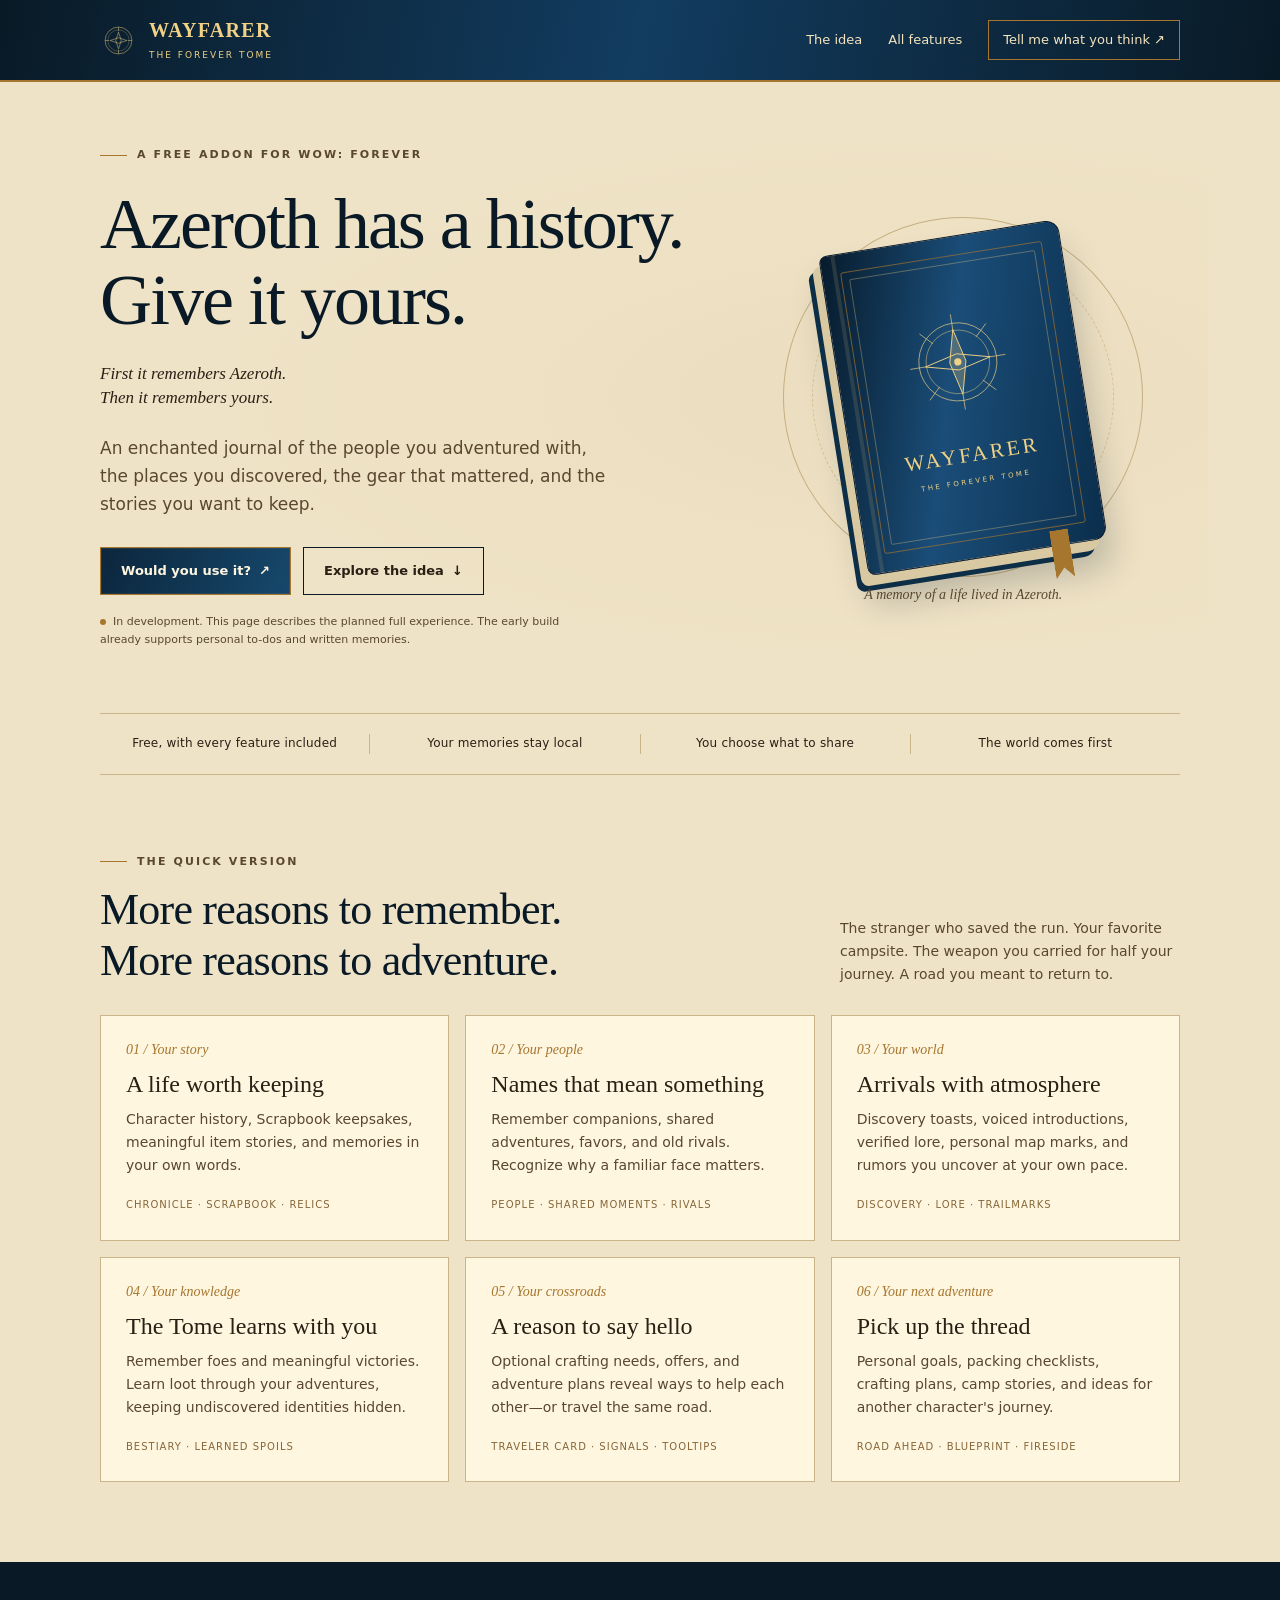
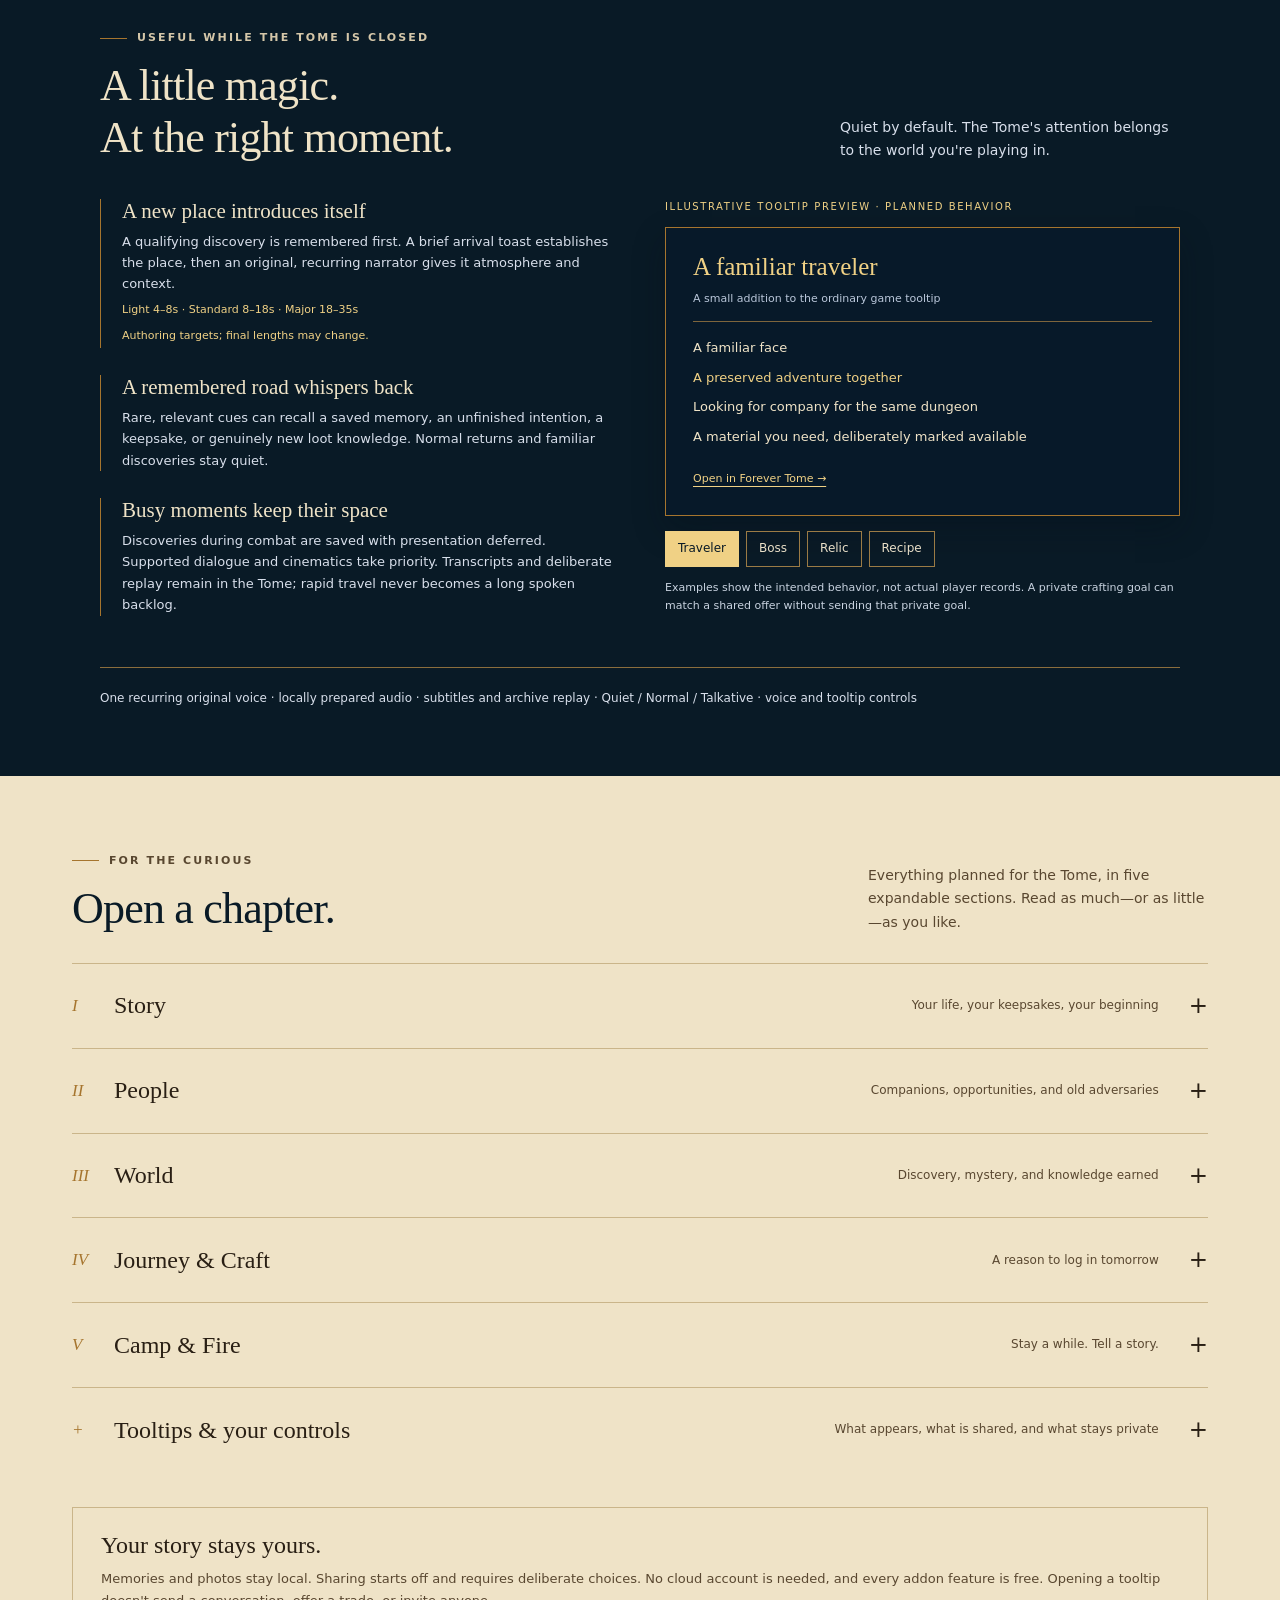
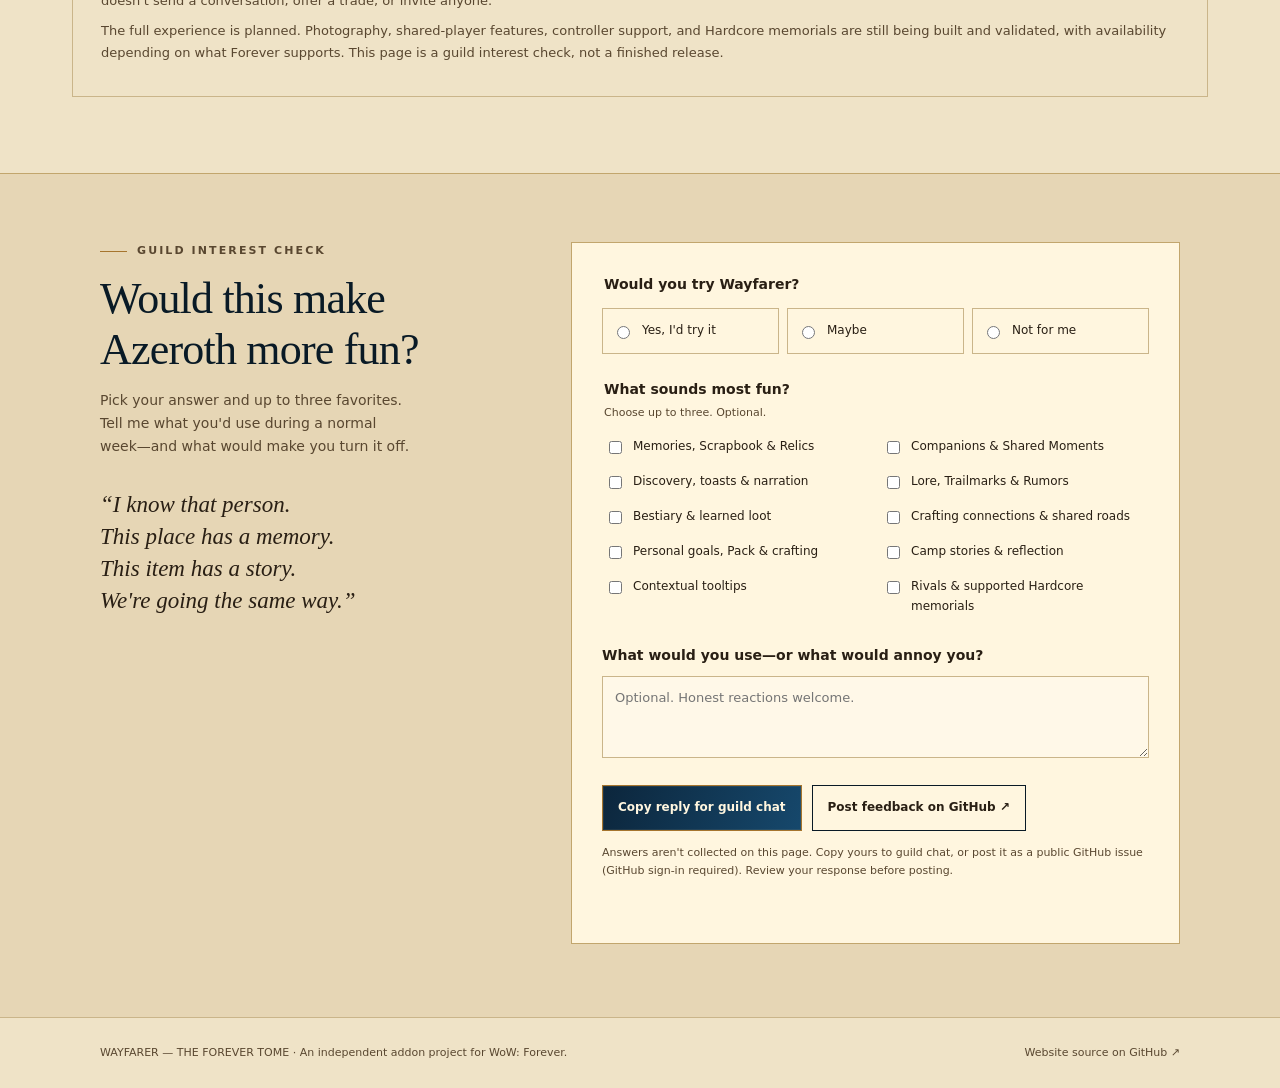
==== commit b7f37292: "Match Wayfarer app palette: blue, gold and parchment" ====
--- a/index.html
+++ b/index.html
@@ -3,23 +3,23 @@
 <head>
 <meta charset="utf-8">
 <meta name="viewport" content="width=device-width, initial-scale=1">
-<meta name="theme-color" content="#163d35">
+<meta name="theme-color" content="#091a26">
 <meta name="description" content="Meet Wayfarer, an enchanted personal Tome for WoW: Forever. Explore the planned features and tell us what sounds fun.">
 <title>Wayfarer — The Forever Tome</title>
 <style>
-:root{--paper:#f5f0e5;--ink:#233b35;--muted:#52665e;--green:#163d35;--gold:#b28a49;--line:#d6d2c1;--white:#fffcf5;--serif:Georgia,'Times New Roman',serif;--sans:system-ui,-apple-system,BlinkMacSystemFont,'Segoe UI',sans-serif}
-*{box-sizing:border-box}html{scroll-behavior:smooth;scroll-padding-top:85px}body{margin:0;background:var(--paper);color:var(--ink);font:16px/1.65 var(--sans)}a{color:inherit}button,input,textarea{font:inherit}button,a,input,textarea,summary{outline-offset:5px}button:focus-visible,a:focus-visible,input:focus-visible,textarea:focus-visible,summary:focus-visible{outline:3px solid #bf9145}a{text-underline-offset:4px}button{cursor:pointer}.wrap{max-width:1136px;margin:auto;padding:0 28px}.skip{position:absolute;top:-80px;left:20px;padding:10px;background:white;z-index:20}.skip:focus{top:10px}
-header{border-bottom:1px solid var(--line);background:var(--paper)}.nav{height:80px;display:flex;align-items:center;justify-content:space-between;gap:16px}.brand{display:flex;align-items:center;gap:12px;text-decoration:none}.brand svg{width:37px;height:37px}.brand strong{font:700 20px var(--serif);letter-spacing:1.3px}.brand small{display:block;font-size:9px;letter-spacing:2px;line-height:1.2;margin-top:4px}.navlinks{display:flex;gap:26px;align-items:center;font-size:13px}.navlinks a{text-decoration:none}.navlinks a:hover{text-decoration:underline}.navlinks .nav-cta{border:1px solid var(--ink);padding:8px 14px}
-.hero{display:grid;grid-template-columns:1.17fr .83fr;gap:36px;align-items:center;min-height:590px;padding-top:64px;padding-bottom:64px}.eyebrow{font-size:11px;letter-spacing:2.1px;text-transform:uppercase;font-weight:700;color:var(--muted);display:flex;align-items:center;gap:10px}.eyebrow:before{content:'';height:1px;width:27px;background:var(--gold)}h1{font:500 clamp(44px,5.7vw,72px)/1.05 var(--serif);letter-spacing:-2px;margin:23px 0}.hero p{max-width:520px;font-size:17px;color:var(--muted);margin:24px 0}.promise{font:italic 21px/1.4 var(--serif);color:var(--ink)!important}.actions{display:flex;gap:12px;flex-wrap:wrap;margin-top:29px}.button{display:inline-flex;align-items:center;justify-content:center;gap:8px;border:1px solid var(--green);padding:12px 20px;text-decoration:none;font-size:13px;font-weight:650;min-height:46px;background:var(--green);color:var(--white);transition:background .15s}.button:hover{background:#285447}.button.secondary{background:transparent;color:var(--ink)}.button.secondary:hover{background:#e9e4d5}.status{font-size:11px;color:var(--muted);margin-top:18px;max-width:490px}.status:before{content:'';display:inline-block;width:6px;height:6px;border-radius:100%;background:#af8440;margin-right:7px}
-.artifact{position:relative;min-height:412px;display:flex;align-items:center;justify-content:center}.orbit{position:absolute;width:360px;height:360px;border:1px solid #c6c9b4;border-radius:50%;transform:rotate(-14deg)}.orbit:before,.orbit:after{content:'';position:absolute;inset:28px;border:1px dashed #d4d4c2;border-radius:50%}.orbit:after{inset:64px;border-style:solid}.book{width:242px;height:323px;background:linear-gradient(105deg,#10342c 0%,#234e40 45%,#163b31 100%);border-radius:8px 13px 13px 8px;transform:rotate(-9deg);box-shadow:-8px 10px 0 #d9d0b3,-13px 15px 0 #294f42,0 28px 35px #213b352b;position:relative;border:1px solid #122e25;color:#d7bd81;display:flex;flex-direction:column;align-items:center;justify-content:center}.book:before{content:'';position:absolute;inset:18px;border:1px solid #b6a26d77;border-radius:3px}.book:after{content:'';position:absolute;inset:26px;border:1px solid #b6a26d40;border-radius:2px}.book .spine{position:absolute;left:11px;top:0;bottom:0;width:4px;background:#c7b9851a}.book svg{width:109px;height:109px;margin-bottom:27px}.book-title{font:21px var(--serif);letter-spacing:3px}.book-subtitle{font-size:7px;letter-spacing:2.5px;margin-top:9px}.bookmark{position:absolute;bottom:-34px;right:37px;width:19px;height:49px;background:#b58a4d;clip-path:polygon(0 0,100% 0,100% 100%,50% 78%,0 100%)}.artifact-caption{position:absolute;bottom:0;font:italic 14px var(--serif);color:var(--muted)}
-.principles{display:flex;gap:0;border-top:1px solid var(--line);border-bottom:1px solid var(--line);padding:20px 0;margin-bottom:78px}.principles span{flex:1;text-align:center;font-size:12px;letter-spacing:.2px}.principles span+span{border-left:1px solid var(--line)}.section-head{display:flex;justify-content:space-between;gap:30px;align-items:end;margin-bottom:29px}h2{font:500 clamp(30px,3.8vw,44px)/1.16 var(--serif);letter-spacing:-.8px;margin:13px 0 0}.section-head p{max-width:340px;font-size:14px;color:var(--muted);margin:0}.features{padding-bottom:80px}.feature-grid{display:grid;grid-template-columns:repeat(3,1fr);gap:16px}.card{background:var(--white);border:1px solid var(--line);padding:26px 25px;display:flex;flex-direction:column;min-height:208px}.card-number{font:italic 14px var(--serif);color:var(--gold)}.card h3{font:500 24px var(--serif);margin:13px 0 10px}.card p{color:var(--muted);font-size:14px;margin:0}.card .tag{font-size:10px;letter-spacing:1px;text-transform:uppercase;margin-top:auto;padding-top:20px;color:#6b745a}
-.experience{background:var(--green);color:var(--paper);padding:67px 0}.experience .eyebrow{color:#c7cfbd}.experience .section-head p{color:#c7d2c7}.experience-grid{display:grid;grid-template-columns:1fr 1fr;gap:50px;margin-top:36px}.moment{border-left:1px solid #b6a273;padding-left:21px;margin-bottom:27px}.moment h3{font:500 21px var(--serif);margin:0 0 7px}.moment p{font-size:13px;color:#cbd4c7;margin:0}.moment small{font-size:11px;color:#c7b381}.demo-label{font-size:10px;text-transform:uppercase;letter-spacing:1.6px;color:#c7b381;margin:0 0 12px}.tooltip{background:#102d27;border:1px solid #657356;padding:25px 27px;box-shadow:0 13px 30px #06281e45;min-height:259px}.tooltip h3{font:500 25px var(--serif);color:#e4c68b;margin:0 0 9px}.tooltip .demo-native{font-size:11px;color:#b2c2b7;border-bottom:1px solid #607059;padding-bottom:13px;margin:0 0 15px}.tooltip ul{padding:0;list-style:none;margin:0}.tooltip li{font-size:13px;margin:8px 0}.tooltip li:nth-child(2){color:#d5c18e}.tooltip a{font-size:11px;color:#d5c18e;display:inline-block;margin-top:15px}.demo-tabs{display:flex;gap:7px;flex-wrap:wrap;margin-top:15px}.demo-tabs button{border:1px solid #71826c;background:transparent;color:#d4dfd1;padding:7px 12px;font-size:12px}.demo-tabs button[aria-pressed=true]{background:#d3c59e;color:#163d35;border-color:#d3c59e}.demo-note{font-size:11px;color:#c3cdbc;margin:12px 0 0}.experience-foot{font-size:12px;color:#d0d7c6;border-top:1px solid #61705b;padding-top:21px;margin-top:24px}
-.details-section{padding:76px 0}.chapter{border-top:1px solid var(--line)}.chapter:last-child{border-bottom:1px solid var(--line)}summary{cursor:pointer;list-style:none;display:flex;align-items:center;gap:20px;padding:23px 0}summary::-webkit-details-marker{display:none}.chapter-num{color:var(--gold);font:italic 17px var(--serif);min-width:22px}.chapter-name{font:500 24px var(--serif)}.chapter-teaser{margin-left:auto;color:var(--muted);font-size:12px}.chapter-toggle{font-size:23px;margin-left:10px;min-width:17px}.chapter[open] .chapter-toggle{transform:rotate(45deg)}.chapter-content{padding:0 0 28px 42px;display:grid;grid-template-columns:1fr 1fr;gap:18px 30px}.chapter-content p{font-size:13px;color:var(--muted);margin:0}.chapter-content strong{display:block;color:var(--ink);font-size:14px;margin-bottom:4px}.chapter-content .full{grid-column:1/-1}.note{background:#e9e6d8;border-left:3px solid var(--gold);padding:14px 17px!important;font-size:12px!important}.privacy-box{margin-top:35px;border:1px solid var(--line);padding:24px 28px}.privacy-box h3{font:500 24px var(--serif);margin:0 0 9px}.privacy-box p{font-size:13px;color:var(--muted);margin:9px 0}
-.poll-section{background:#e6e7d8;padding:68px 0 73px;border-top:1px solid #d0d3bd}.poll-layout{display:grid;grid-template-columns:.8fr 1.2fr;gap:65px}.poll-intro p{font-size:14px;color:var(--muted);max-width:310px}.poll-intro .quote{font:italic 23px/1.4 var(--serif);color:var(--ink);margin-top:30px}.poll-form{padding:30px;background:var(--white);border:1px solid #cdd2bb}fieldset{padding:0;border:0;margin:0 0 24px;min-width:0}legend{font-weight:650;font-size:14px;margin-bottom:12px}legend small{display:block;font-weight:400;font-size:11px;color:var(--muted);margin-top:3px}.ratings{display:grid;grid-template-columns:repeat(3,1fr);gap:8px}.choice{position:relative;display:flex;gap:9px;align-items:center;border:1px solid var(--line);padding:12px 9px;font-size:12px;cursor:pointer}.choice:has(input:checked){background:#e9eee2;border-color:var(--green)}input{accent-color:var(--green)}.interests{display:grid;grid-template-columns:1fr 1fr;gap:9px}.check{display:flex;gap:8px;align-items:start;font-size:12px;cursor:pointer;padding:3px}.check input{margin-top:4px;flex-shrink:0}textarea{width:100%;min-height:82px;padding:10px 12px;border:1px solid var(--line);background:#faf8f1;resize:vertical;font-size:13px;color:var(--ink)}label[for=comment]{display:block;font-weight:650;font-size:14px;margin-bottom:9px}.poll-actions{display:flex;gap:10px;flex-wrap:wrap;margin-top:19px}.poll-actions .button{font-size:12px;padding:11px 15px}.poll-note{font-size:11px;color:var(--muted);margin:13px 0 0}.form-status{font-size:12px;color:var(--green);min-height:20px;margin:12px 0 0}.reply-preview{margin:16px 0 0;padding:13px;border:1px solid var(--line);white-space:pre-wrap;font:12px/1.6 var(--sans);background:#f6f3e9;max-height:240px;overflow:auto}.reply-preview:empty{display:none}footer{padding:26px 0;border-top:1px solid var(--line)}.footer-inner{display:flex;justify-content:space-between;gap:16px;font-size:11px;color:var(--muted)}.footer-inner a{text-decoration:none}.footer-inner a:hover{text-decoration:underline}
+:root{--paper:#efe3c7;--ink:#291f14;--muted:#594730;--navy:#091a26;--gold:#a6752e;--line:#cab58a;--white:#fff6df;--serif:Georgia,'Times New Roman',serif;--sans:system-ui,-apple-system,BlinkMacSystemFont,'Segoe UI',sans-serif}
+*{box-sizing:border-box}html{scroll-behavior:smooth;scroll-padding-top:85px}body{margin:0;background:var(--paper);color:var(--ink);font:16px/1.65 var(--sans)}a{color:inherit}button,input,textarea{font:inherit}button,a,input,textarea,summary{outline-offset:5px}button:focus-visible,a:focus-visible,input:focus-visible,textarea:focus-visible,summary:focus-visible{outline:3px solid #f0d185}a{text-underline-offset:4px}button{cursor:pointer}.wrap{max-width:1136px;margin:auto;padding:0 28px}.skip{position:absolute;top:-80px;left:20px;padding:10px;background:white;z-index:20}.skip:focus{top:10px}
+header{border-bottom:2px solid var(--gold);background:linear-gradient(100deg,#091a26,#123c60,#091a26);color:#f0d185}.nav{height:80px;display:flex;align-items:center;justify-content:space-between;gap:16px}.brand{display:flex;align-items:center;gap:12px;text-decoration:none}.brand svg{width:37px;height:37px}.brand strong{font:700 20px var(--serif);letter-spacing:1.3px}.brand small{display:block;font-size:9px;letter-spacing:2px;line-height:1.2;margin-top:4px}.navlinks{display:flex;gap:26px;align-items:center;font-size:13px}.navlinks a{text-decoration:none}.navlinks a:hover{text-decoration:underline}.navlinks .nav-cta{border:1px solid #a6752e;padding:8px 14px}
+.hero{display:grid;grid-template-columns:1.17fr .83fr;gap:36px;align-items:center;min-height:590px;padding-top:64px;padding-bottom:64px}.eyebrow{font-size:11px;letter-spacing:2.1px;text-transform:uppercase;font-weight:700;color:var(--muted);display:flex;align-items:center;gap:10px}.eyebrow:before{content:'';height:1px;width:27px;background:var(--gold)}h1{font:500 clamp(44px,5.7vw,72px)/1.05 var(--serif);letter-spacing:-2px;margin:23px 0}.hero p{max-width:520px;font-size:17px;color:var(--muted);margin:24px 0}.promise{font:italic 21px/1.4 var(--serif);color:var(--ink)!important}.actions{display:flex;gap:12px;flex-wrap:wrap;margin-top:29px}.button{display:inline-flex;align-items:center;justify-content:center;gap:8px;border:1px solid var(--navy);padding:12px 20px;text-decoration:none;font-size:13px;font-weight:650;min-height:46px;background:var(--navy);color:var(--white);transition:background .15s}.button:hover{background:#17486d}.button.secondary{background:transparent;color:var(--ink)}.button.secondary:hover{background:#e6d5af}.status{font-size:11px;color:var(--muted);margin-top:18px;max-width:490px}.status:before{content:'';display:inline-block;width:6px;height:6px;border-radius:100%;background:#a6752e;margin-right:7px}
+.artifact{position:relative;min-height:412px;display:flex;align-items:center;justify-content:center}.orbit{position:absolute;width:360px;height:360px;border:1px solid #c6af80;border-radius:50%;transform:rotate(-14deg)}.orbit:before,.orbit:after{content:'';position:absolute;inset:28px;border:1px dashed #d5c198;border-radius:50%}.orbit:after{inset:64px;border-style:solid}.book{width:242px;height:323px;background:linear-gradient(105deg,#071b2c 0%,#1a4d78 45%,#0b2e4c 100%);border-radius:8px 13px 13px 8px;transform:rotate(-9deg);box-shadow:-8px 10px 0 #d9c9a3,-13px 15px 0 #0d2e47,0 28px 35px #091a263b;position:relative;border:1px solid #061728;color:#f0d185;display:flex;flex-direction:column;align-items:center;justify-content:center}.book:before{content:'';position:absolute;inset:18px;border:1px solid #a6752eaa;border-radius:3px}.book:after{content:'';position:absolute;inset:26px;border:1px solid #f0d18555;border-radius:2px}.book .spine{position:absolute;left:11px;top:0;bottom:0;width:4px;background:#f0d18522}.book svg{width:109px;height:109px;margin-bottom:27px}.book-title{font:21px var(--serif);letter-spacing:3px}.book-subtitle{font-size:7px;letter-spacing:2.5px;margin-top:9px}.bookmark{position:absolute;bottom:-34px;right:37px;width:19px;height:49px;background:#a6752e;clip-path:polygon(0 0,100% 0,100% 100%,50% 78%,0 100%)}.artifact-caption{position:absolute;bottom:0;font:italic 14px var(--serif);color:var(--muted)}
+.principles{display:flex;gap:0;border-top:1px solid var(--line);border-bottom:1px solid var(--line);padding:20px 0;margin-bottom:78px}.principles span{flex:1;text-align:center;font-size:12px;letter-spacing:.2px}.principles span+span{border-left:1px solid var(--line)}.section-head{display:flex;justify-content:space-between;gap:30px;align-items:end;margin-bottom:29px}h2{font:500 clamp(30px,3.8vw,44px)/1.16 var(--serif);letter-spacing:-.8px;margin:13px 0 0}.section-head p{max-width:340px;font-size:14px;color:var(--muted);margin:0}.features{padding-bottom:80px}.feature-grid{display:grid;grid-template-columns:repeat(3,1fr);gap:16px}.card{background:var(--white);border:1px solid var(--line);padding:26px 25px;display:flex;flex-direction:column;min-height:208px}.card-number{font:italic 14px var(--serif);color:var(--gold)}.card h3{font:500 24px var(--serif);margin:13px 0 10px}.card p{color:var(--muted);font-size:14px;margin:0}.card .tag{font-size:10px;letter-spacing:1px;text-transform:uppercase;margin-top:auto;padding-top:20px;color:#85663a}
+.experience{background:var(--navy);color:var(--paper);padding:67px 0}.experience .eyebrow{color:#d5c7a9}.experience .section-head p{color:#d8dfeb}.experience-grid{display:grid;grid-template-columns:1fr 1fr;gap:50px;margin-top:36px}.moment{border-left:1px solid #a6752e;padding-left:21px;margin-bottom:27px}.moment h3{font:500 21px var(--serif);margin:0 0 7px}.moment p{font-size:13px;color:#d8dfeb;margin:0}.moment small{font-size:11px;color:#f0d185}.demo-label{font-size:10px;text-transform:uppercase;letter-spacing:1.6px;color:#f0d185;margin:0 0 12px}.tooltip{background:#071929;border:1px solid #a6752e;padding:25px 27px;box-shadow:0 13px 30px #020d1845;min-height:259px}.tooltip h3{font:500 25px var(--serif);color:#f0d185;margin:0 0 9px}.tooltip .demo-native{font-size:11px;color:#b9c6d9;border-bottom:1px solid #7e653c;padding-bottom:13px;margin:0 0 15px}.tooltip ul{padding:0;list-style:none;margin:0}.tooltip li{font-size:13px;margin:8px 0}.tooltip li:nth-child(2){color:#f0d185}.tooltip a{font-size:11px;color:#f0d185;display:inline-block;margin-top:15px}.demo-tabs{display:flex;gap:7px;flex-wrap:wrap;margin-top:15px}.demo-tabs button{border:1px solid #9b7b45;background:transparent;color:#e9dfc8;padding:7px 12px;font-size:12px}.demo-tabs button[aria-pressed=true]{background:#f0d185;color:#091a26;border-color:#f0d185}.demo-note{font-size:11px;color:#c8d2df;margin:12px 0 0}.experience-foot{font-size:12px;color:#d8dfeb;border-top:1px solid #8b6e3d;padding-top:21px;margin-top:24px}
+.details-section{padding:76px 0}.chapter{border-top:1px solid var(--line)}.chapter:last-child{border-bottom:1px solid var(--line)}summary{cursor:pointer;list-style:none;display:flex;align-items:center;gap:20px;padding:23px 0}summary::-webkit-details-marker{display:none}.chapter-num{color:var(--gold);font:italic 17px var(--serif);min-width:22px}.chapter-name{font:500 24px var(--serif)}.chapter-teaser{margin-left:auto;color:var(--muted);font-size:12px}.chapter-toggle{font-size:23px;margin-left:10px;min-width:17px}.chapter[open] .chapter-toggle{transform:rotate(45deg)}.chapter-content{padding:0 0 28px 42px;display:grid;grid-template-columns:1fr 1fr;gap:18px 30px}.chapter-content p{font-size:13px;color:var(--muted);margin:0}.chapter-content strong{display:block;color:var(--ink);font-size:14px;margin-bottom:4px}.chapter-content .full{grid-column:1/-1}.note{background:#e8d5ae;border-left:3px solid var(--gold);padding:14px 17px!important;font-size:12px!important}.privacy-box{margin-top:35px;border:1px solid var(--line);padding:24px 28px}.privacy-box h3{font:500 24px var(--serif);margin:0 0 9px}.privacy-box p{font-size:13px;color:var(--muted);margin:9px 0}
+.poll-section{background:#e6d6b5;padding:68px 0 73px;border-top:1px solid #c2a66d}.poll-layout{display:grid;grid-template-columns:.8fr 1.2fr;gap:65px}.poll-intro p{font-size:14px;color:var(--muted);max-width:310px}.poll-intro .quote{font:italic 23px/1.4 var(--serif);color:var(--ink);margin-top:30px}.poll-form{padding:30px;background:var(--white);border:1px solid #c2a66d}fieldset{padding:0;border:0;margin:0 0 24px;min-width:0}legend{font-weight:650;font-size:14px;margin-bottom:12px}legend small{display:block;font-weight:400;font-size:11px;color:var(--muted);margin-top:3px}.ratings{display:grid;grid-template-columns:repeat(3,1fr);gap:8px}.choice{position:relative;display:flex;gap:9px;align-items:center;border:1px solid var(--line);padding:12px 9px;font-size:12px;cursor:pointer}.choice:has(input:checked){background:#e2e9f0;border-color:var(--navy)}input{accent-color:var(--navy)}.interests{display:grid;grid-template-columns:1fr 1fr;gap:9px}.check{display:flex;gap:8px;align-items:start;font-size:12px;cursor:pointer;padding:3px}.check input{margin-top:4px;flex-shrink:0}textarea{width:100%;min-height:82px;padding:10px 12px;border:1px solid var(--line);background:#fff8e8;resize:vertical;font-size:13px;color:var(--ink)}label[for=comment]{display:block;font-weight:650;font-size:14px;margin-bottom:9px}.poll-actions{display:flex;gap:10px;flex-wrap:wrap;margin-top:19px}.poll-actions .button{font-size:12px;padding:11px 15px}.poll-note{font-size:11px;color:var(--muted);margin:13px 0 0}.form-status{font-size:12px;color:var(--navy);min-height:20px;margin:12px 0 0}.reply-preview{margin:16px 0 0;padding:13px;border:1px solid var(--line);white-space:pre-wrap;font:12px/1.6 var(--sans);background:#f2e7cd;max-height:240px;overflow:auto}.reply-preview:empty{display:none}footer{padding:26px 0;border-top:1px solid var(--line)}.footer-inner{display:flex;justify-content:space-between;gap:16px;font-size:11px;color:var(--muted)}.footer-inner a{text-decoration:none}.footer-inner a:hover{text-decoration:underline}
 @media(max-width:850px){.hero{grid-template-columns:1fr 0.7fr;gap:18px;min-height:510px}.book{width:190px;height:263px}.book svg{width:80px;height:80px}.orbit{width:280px;height:280px}.artifact{min-height:340px}.feature-grid{grid-template-columns:repeat(2,1fr)}.experience-grid{gap:25px}.chapter-teaser{display:none}.poll-layout{grid-template-columns:1fr;gap:25px}.poll-intro p{max-width:650px}.poll-intro .quote{display:none}.navlinks{gap:14px}}
 @media(max-width:580px){.wrap{padding:0 20px}.nav{height:69px}.brand strong{font-size:17px}.brand small{font-size:8px}.brand svg{width:29px}.navlinks>a:not(.nav-cta){display:none}.navlinks .nav-cta{font-size:11px;padding:8px 11px}.hero{grid-template-columns:1fr;padding-top:40px;padding-bottom:38px;gap:15px}.hero h1{font-size:48px;letter-spacing:-1.5px}.hero p{font-size:15px;margin:20px 0}.hero .promise{font-size:20px}.artifact{min-height:303px;order:2;margin-top:14px}.book{width:171px;height:234px}.book svg{width:75px;height:75px;margin-bottom:21px}.book-title{font-size:17px}.orbit{width:260px;height:260px}.principles{flex-wrap:wrap;gap:14px 0;margin-bottom:50px}.principles span{flex:0 0 50%;font-size:11px}.principles span:nth-child(3){border-left:0}.section-head{display:block}.section-head p{margin-top:14px;max-width:none}.feature-grid{gap:10px}.card{padding:18px 15px;min-height:218px}.card h3{font-size:22px}.card p{font-size:12px}.card .tag{font-size:9px}.features{padding-bottom:48px}.experience{padding:44px 0}.experience-grid{grid-template-columns:1fr;gap:21px}.moment{margin-bottom:21px}.tooltip{min-height:240px}.details-section{padding:49px 0}.chapter-name{font-size:22px}.chapter-content{padding-left:0;grid-template-columns:1fr;gap:17px}.chapter-content .full{grid-column:auto}.privacy-box{padding:20px}.poll-section{padding:44px 0}.poll-form{padding:21px 17px}.ratings{gap:6px}.choice{font-size:11px;padding:12px 6px;gap:5px}.interests{grid-template-columns:1fr}.footer-inner{flex-direction:column;gap:8px}}
 @media(prefers-reduced-motion:reduce){html{scroll-behavior:auto}*,*:before,*:after{transition:none!important}}
-</style>
+h1,h2{color:var(--navy)}.experience h2{color:var(--paper)}.hero{background:radial-gradient(ellipse at 74% 50%,#c5a56b16,transparent 62%)}.button:not(.secondary){border-color:var(--gold);background:linear-gradient(110deg,#0c263c,#16486c);box-shadow:inset 0 0 0 1px #f0d18515}.button:not(.secondary):hover{background:#1b527c}.brand svg{color:#f0d185}.navlinks a{color:#f4e4be}.navlinks .nav-cta:hover{background:#173d5b}</style>
 </head>
 <body>
 <a class="skip" href="#main">Skip to content</a>
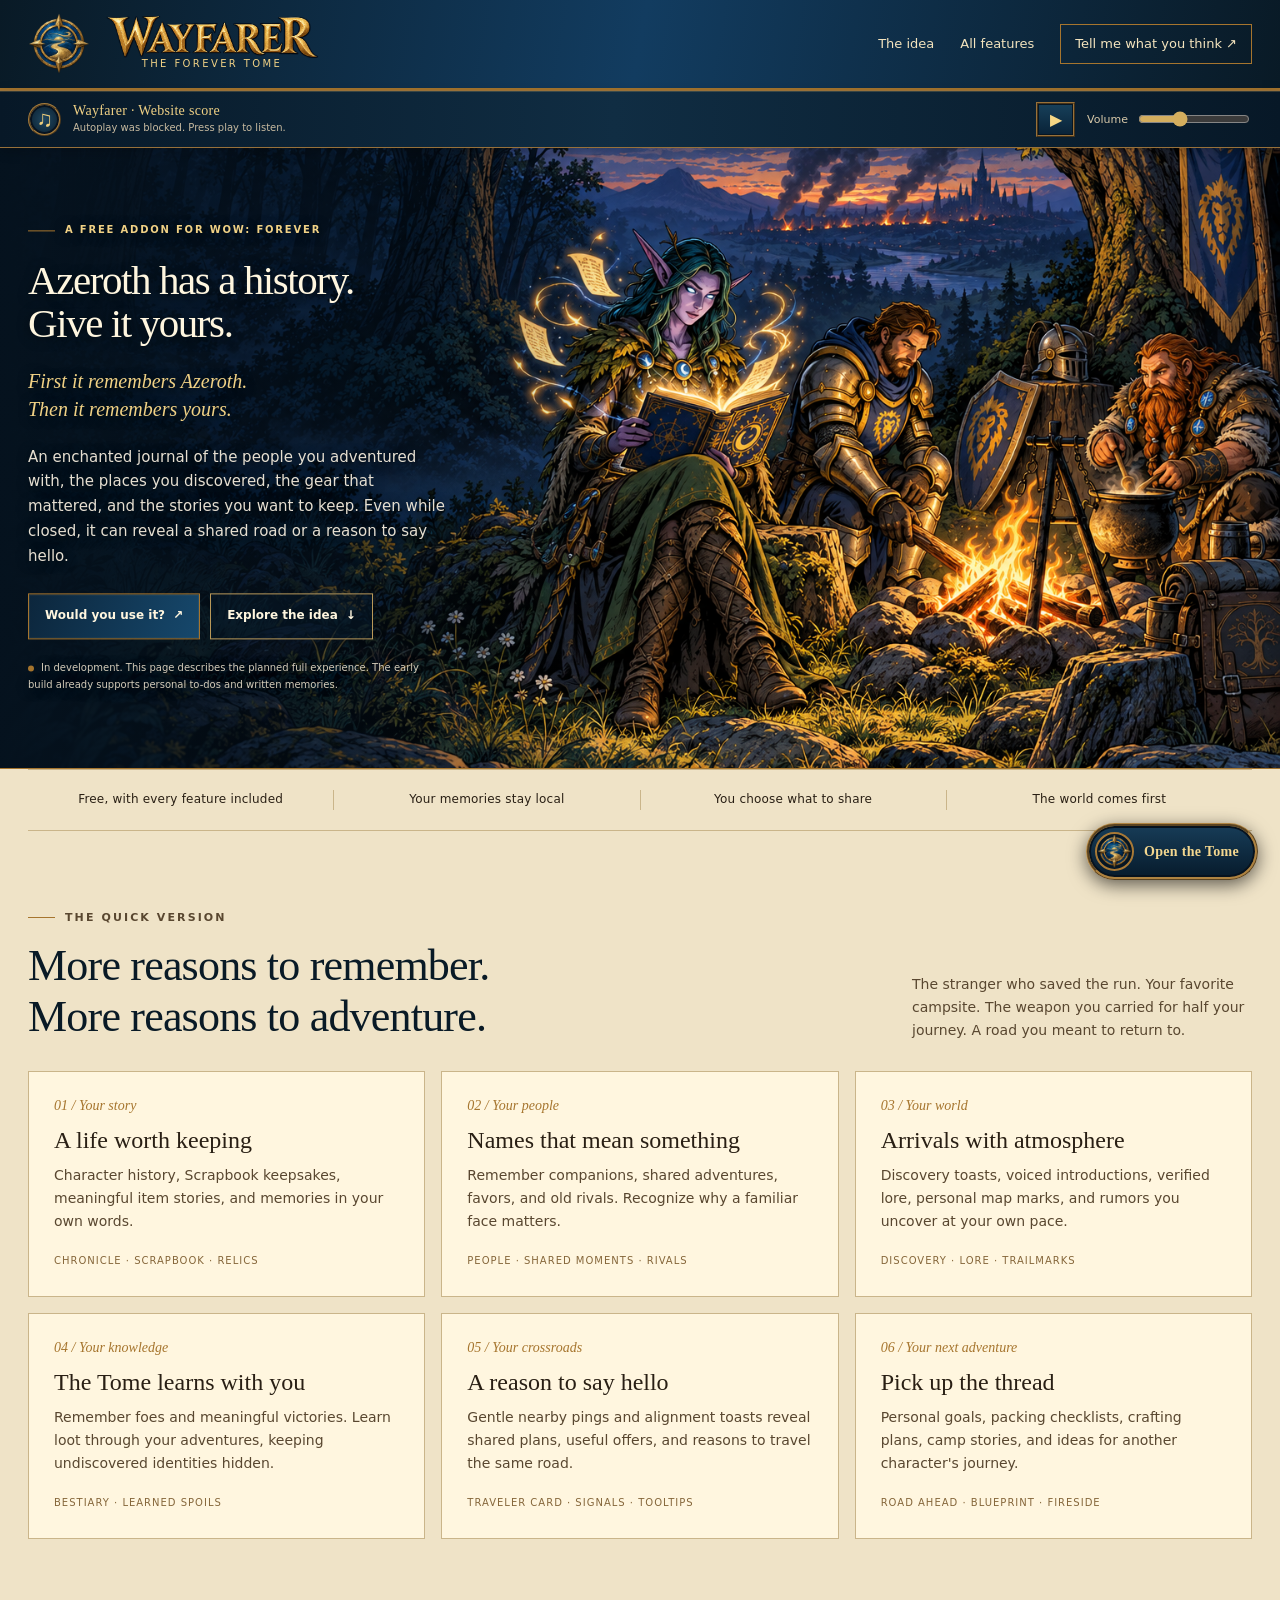
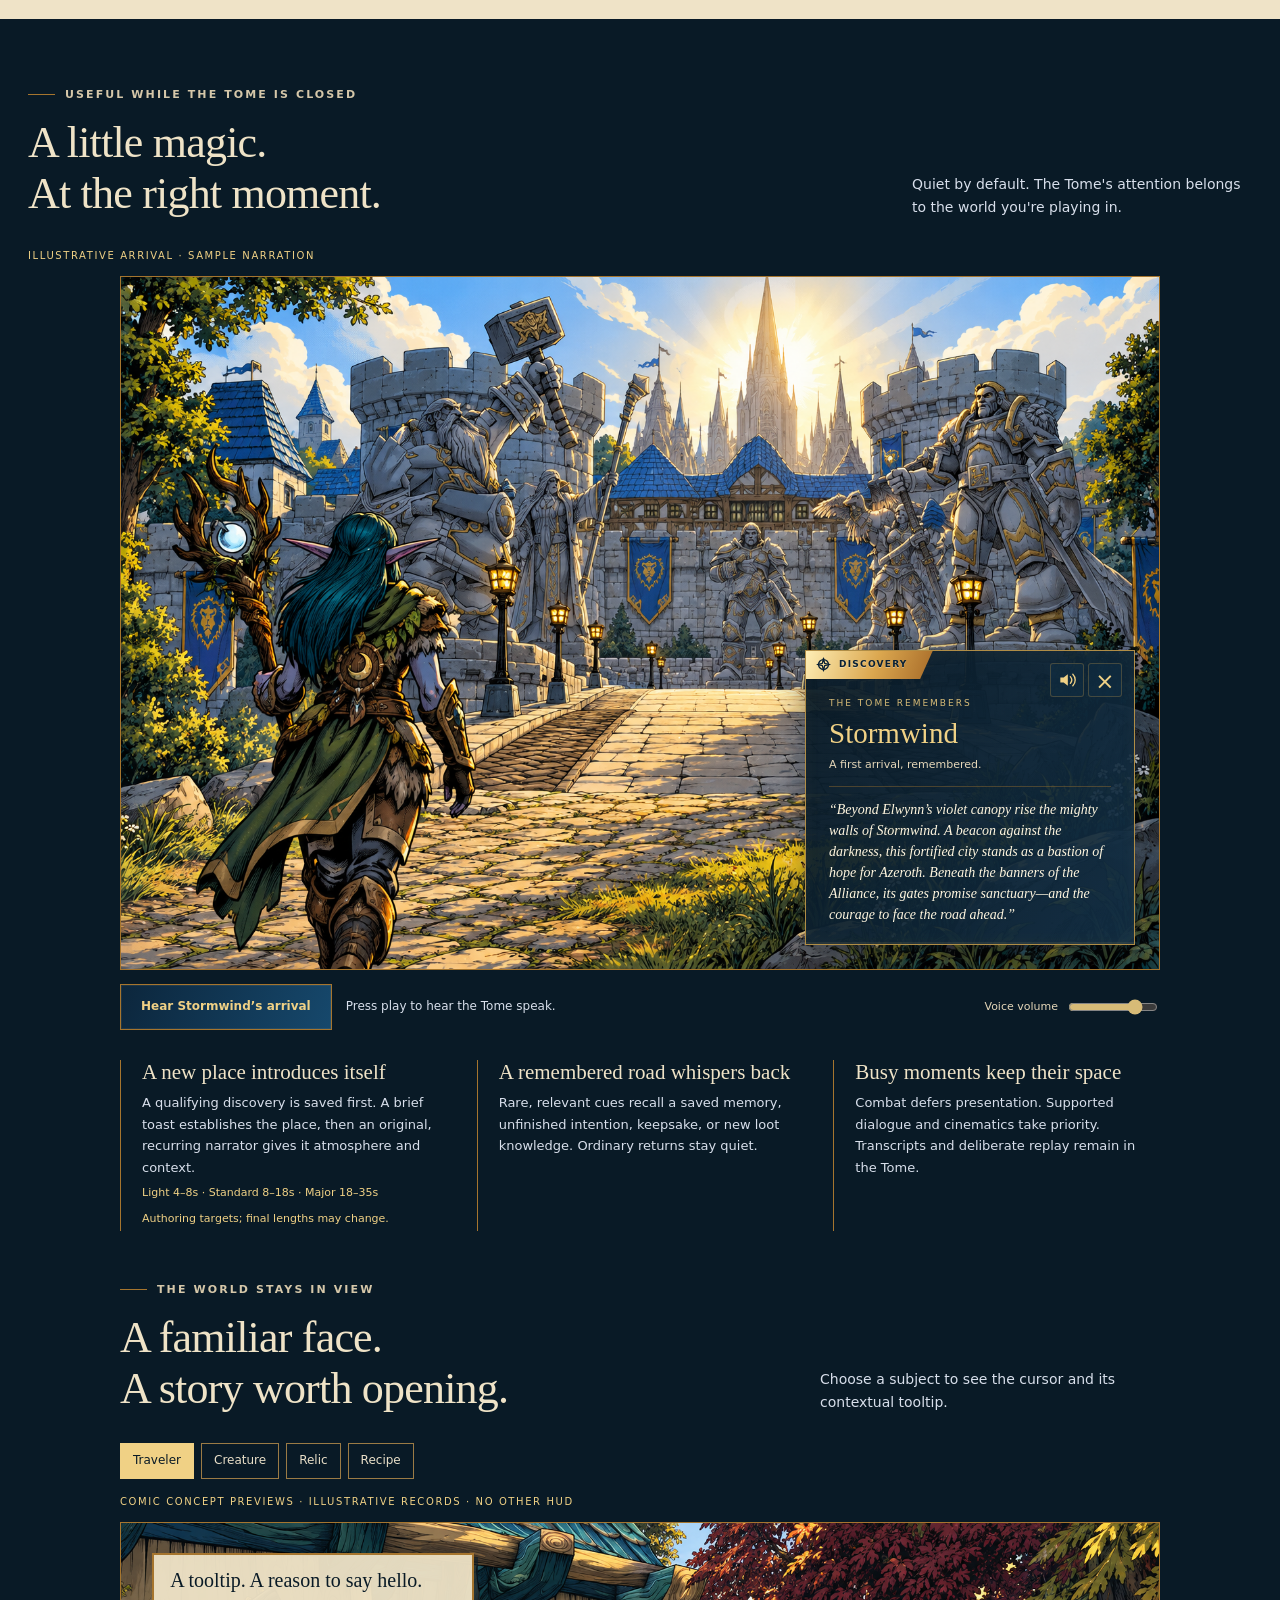
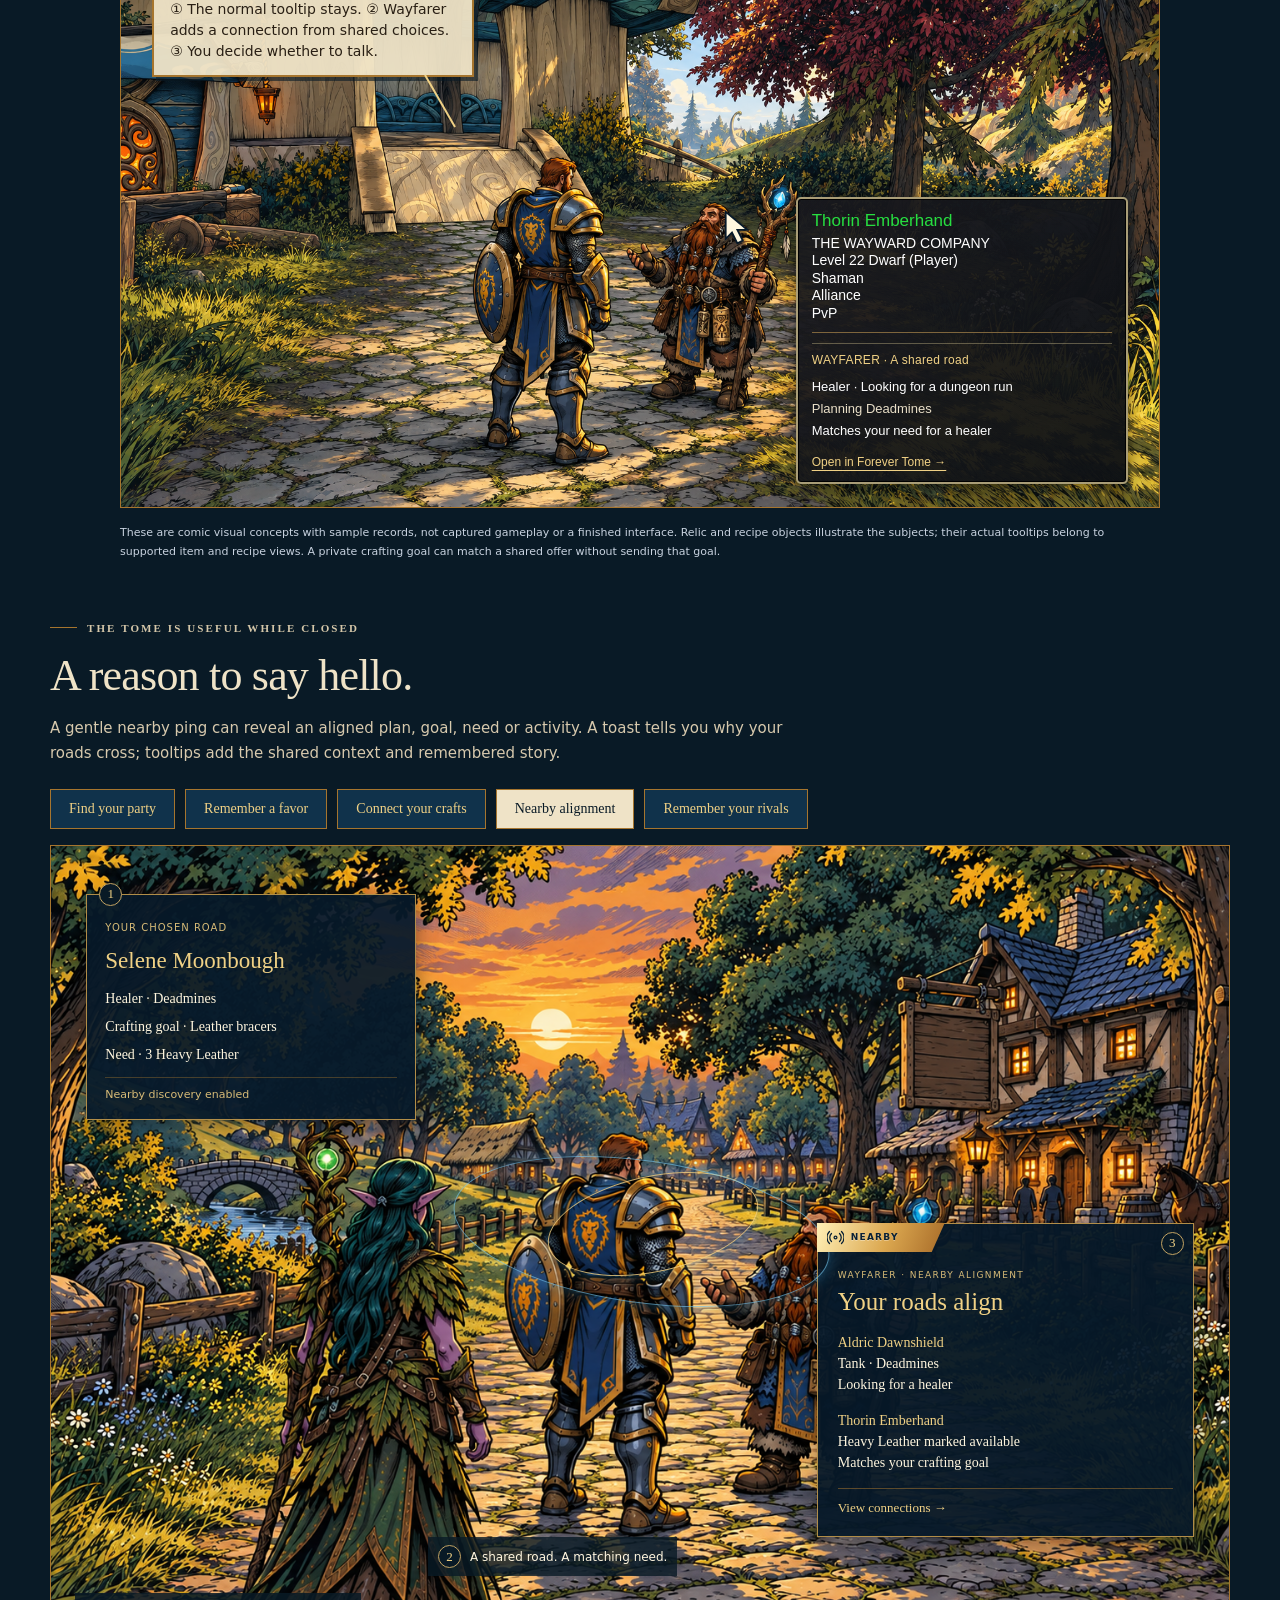
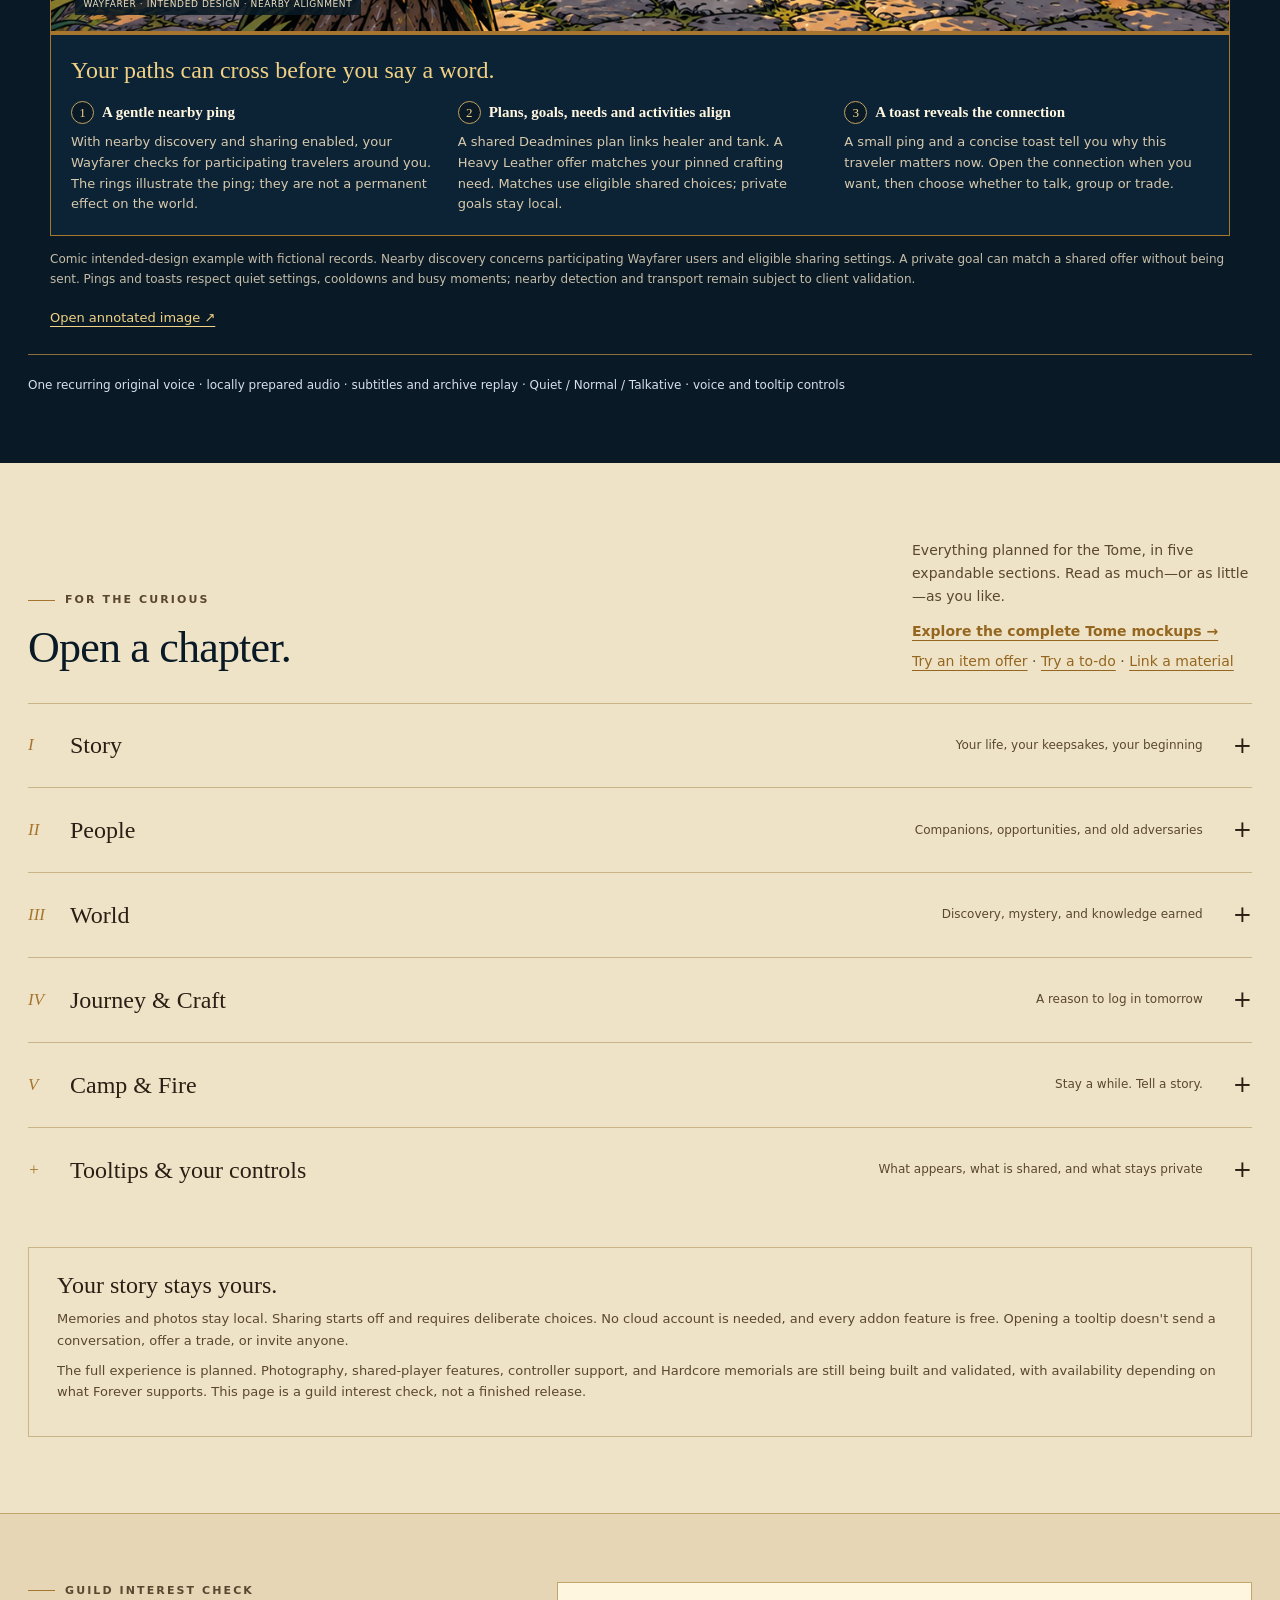
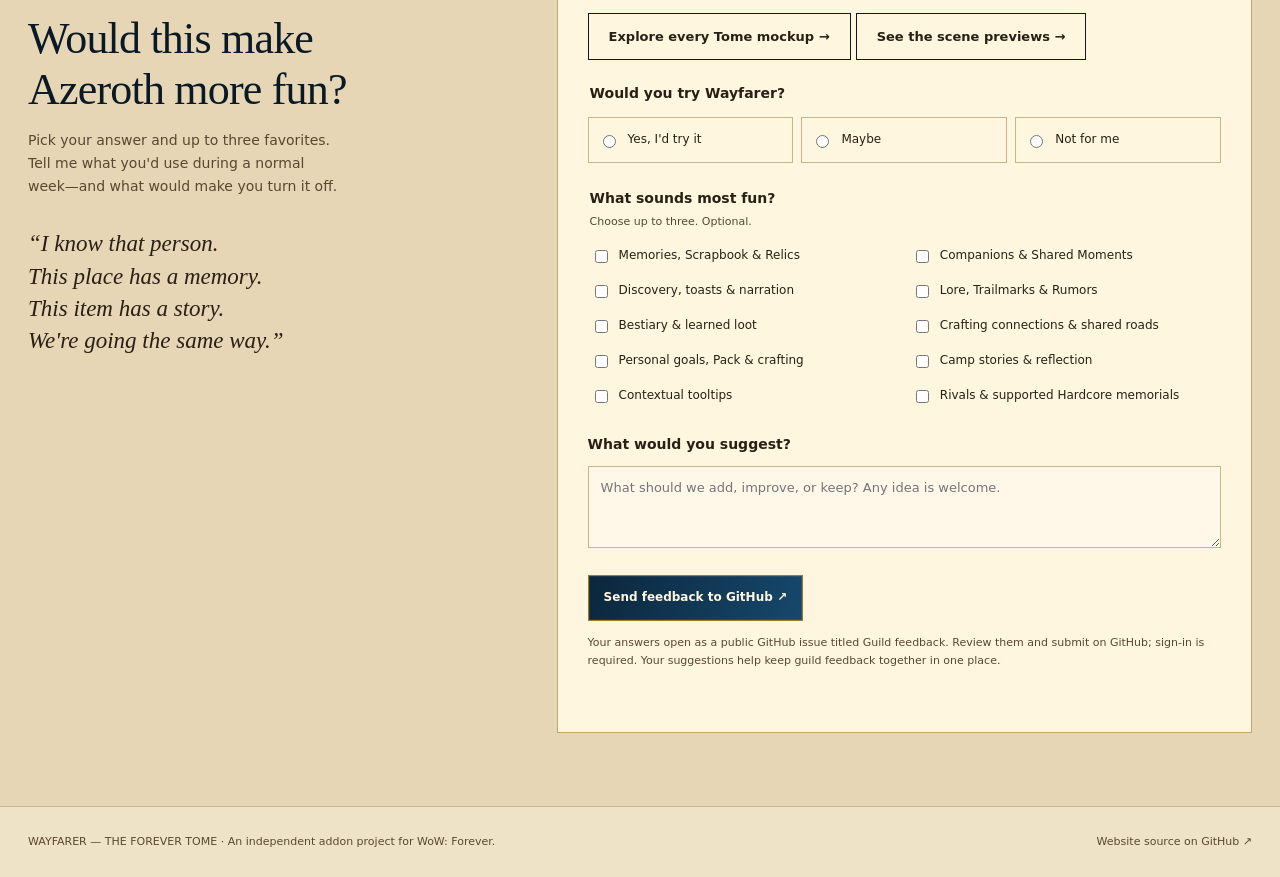
==== commit 311e061b: "Update guild feedback poll and publish complete site" ====
--- a/index.html
+++ b/index.html
@@ -15,28 +15,81 @@
 .principles{display:flex;gap:0;border-top:1px solid var(--line);border-bottom:1px solid var(--line);padding:20px 0;margin-bottom:78px}.principles span{flex:1;text-align:center;font-size:12px;letter-spacing:.2px}.principles span+span{border-left:1px solid var(--line)}.section-head{display:flex;justify-content:space-between;gap:30px;align-items:end;margin-bottom:29px}h2{font:500 clamp(30px,3.8vw,44px)/1.16 var(--serif);letter-spacing:-.8px;margin:13px 0 0}.section-head p{max-width:340px;font-size:14px;color:var(--muted);margin:0}.features{padding-bottom:80px}.feature-grid{display:grid;grid-template-columns:repeat(3,1fr);gap:16px}.card{background:var(--white);border:1px solid var(--line);padding:26px 25px;display:flex;flex-direction:column;min-height:208px}.card-number{font:italic 14px var(--serif);color:var(--gold)}.card h3{font:500 24px var(--serif);margin:13px 0 10px}.card p{color:var(--muted);font-size:14px;margin:0}.card .tag{font-size:10px;letter-spacing:1px;text-transform:uppercase;margin-top:auto;padding-top:20px;color:#85663a}
 .experience{background:var(--navy);color:var(--paper);padding:67px 0}.experience .eyebrow{color:#d5c7a9}.experience .section-head p{color:#d8dfeb}.experience-grid{display:grid;grid-template-columns:1fr 1fr;gap:50px;margin-top:36px}.moment{border-left:1px solid #a6752e;padding-left:21px;margin-bottom:27px}.moment h3{font:500 21px var(--serif);margin:0 0 7px}.moment p{font-size:13px;color:#d8dfeb;margin:0}.moment small{font-size:11px;color:#f0d185}.demo-label{font-size:10px;text-transform:uppercase;letter-spacing:1.6px;color:#f0d185;margin:0 0 12px}.tooltip{background:#071929;border:1px solid #a6752e;padding:25px 27px;box-shadow:0 13px 30px #020d1845;min-height:259px}.tooltip h3{font:500 25px var(--serif);color:#f0d185;margin:0 0 9px}.tooltip .demo-native{font-size:11px;color:#b9c6d9;border-bottom:1px solid #7e653c;padding-bottom:13px;margin:0 0 15px}.tooltip ul{padding:0;list-style:none;margin:0}.tooltip li{font-size:13px;margin:8px 0}.tooltip li:nth-child(2){color:#f0d185}.tooltip a{font-size:11px;color:#f0d185;display:inline-block;margin-top:15px}.demo-tabs{display:flex;gap:7px;flex-wrap:wrap;margin-top:15px}.demo-tabs button{border:1px solid #9b7b45;background:transparent;color:#e9dfc8;padding:7px 12px;font-size:12px}.demo-tabs button[aria-pressed=true]{background:#f0d185;color:#091a26;border-color:#f0d185}.demo-note{font-size:11px;color:#c8d2df;margin:12px 0 0}.experience-foot{font-size:12px;color:#d8dfeb;border-top:1px solid #8b6e3d;padding-top:21px;margin-top:24px}
 .details-section{padding:76px 0}.chapter{border-top:1px solid var(--line)}.chapter:last-child{border-bottom:1px solid var(--line)}summary{cursor:pointer;list-style:none;display:flex;align-items:center;gap:20px;padding:23px 0}summary::-webkit-details-marker{display:none}.chapter-num{color:var(--gold);font:italic 17px var(--serif);min-width:22px}.chapter-name{font:500 24px var(--serif)}.chapter-teaser{margin-left:auto;color:var(--muted);font-size:12px}.chapter-toggle{font-size:23px;margin-left:10px;min-width:17px}.chapter[open] .chapter-toggle{transform:rotate(45deg)}.chapter-content{padding:0 0 28px 42px;display:grid;grid-template-columns:1fr 1fr;gap:18px 30px}.chapter-content p{font-size:13px;color:var(--muted);margin:0}.chapter-content strong{display:block;color:var(--ink);font-size:14px;margin-bottom:4px}.chapter-content .full{grid-column:1/-1}.note{background:#e8d5ae;border-left:3px solid var(--gold);padding:14px 17px!important;font-size:12px!important}.privacy-box{margin-top:35px;border:1px solid var(--line);padding:24px 28px}.privacy-box h3{font:500 24px var(--serif);margin:0 0 9px}.privacy-box p{font-size:13px;color:var(--muted);margin:9px 0}
-.poll-section{background:#e6d6b5;padding:68px 0 73px;border-top:1px solid #c2a66d}.poll-layout{display:grid;grid-template-columns:.8fr 1.2fr;gap:65px}.poll-intro p{font-size:14px;color:var(--muted);max-width:310px}.poll-intro .quote{font:italic 23px/1.4 var(--serif);color:var(--ink);margin-top:30px}.poll-form{padding:30px;background:var(--white);border:1px solid #c2a66d}fieldset{padding:0;border:0;margin:0 0 24px;min-width:0}legend{font-weight:650;font-size:14px;margin-bottom:12px}legend small{display:block;font-weight:400;font-size:11px;color:var(--muted);margin-top:3px}.ratings{display:grid;grid-template-columns:repeat(3,1fr);gap:8px}.choice{position:relative;display:flex;gap:9px;align-items:center;border:1px solid var(--line);padding:12px 9px;font-size:12px;cursor:pointer}.choice:has(input:checked){background:#e2e9f0;border-color:var(--navy)}input{accent-color:var(--navy)}.interests{display:grid;grid-template-columns:1fr 1fr;gap:9px}.check{display:flex;gap:8px;align-items:start;font-size:12px;cursor:pointer;padding:3px}.check input{margin-top:4px;flex-shrink:0}textarea{width:100%;min-height:82px;padding:10px 12px;border:1px solid var(--line);background:#fff8e8;resize:vertical;font-size:13px;color:var(--ink)}label[for=comment]{display:block;font-weight:650;font-size:14px;margin-bottom:9px}.poll-actions{display:flex;gap:10px;flex-wrap:wrap;margin-top:19px}.poll-actions .button{font-size:12px;padding:11px 15px}.poll-note{font-size:11px;color:var(--muted);margin:13px 0 0}.form-status{font-size:12px;color:var(--navy);min-height:20px;margin:12px 0 0}.reply-preview{margin:16px 0 0;padding:13px;border:1px solid var(--line);white-space:pre-wrap;font:12px/1.6 var(--sans);background:#f2e7cd;max-height:240px;overflow:auto}.reply-preview:empty{display:none}footer{padding:26px 0;border-top:1px solid var(--line)}.footer-inner{display:flex;justify-content:space-between;gap:16px;font-size:11px;color:var(--muted)}.footer-inner a{text-decoration:none}.footer-inner a:hover{text-decoration:underline}
+.poll-section{background:#e6d6b5;padding:68px 0 73px;border-top:1px solid #c2a66d}.poll-layout{display:grid;grid-template-columns:.8fr 1.2fr;gap:65px}.poll-intro p{font-size:14px;color:var(--muted);max-width:310px}.poll-intro .quote{font:italic 23px/1.4 var(--serif);color:var(--ink);margin-top:30px}.poll-form{padding:30px;background:var(--white);border:1px solid #c2a66d}fieldset{padding:0;border:0;margin:0 0 24px;min-width:0}legend{font-weight:650;font-size:14px;margin-bottom:12px}legend small{display:block;font-weight:400;font-size:11px;color:var(--muted);margin-top:3px}.ratings{display:grid;grid-template-columns:repeat(3,1fr);gap:8px}.choice{position:relative;display:flex;gap:9px;align-items:center;border:1px solid var(--line);padding:12px 9px;font-size:12px;cursor:pointer}.choice:has(input:checked){background:#e2e9f0;border-color:var(--navy)}input{accent-color:var(--navy)}.interests{display:grid;grid-template-columns:1fr 1fr;gap:9px}.check{display:flex;gap:8px;align-items:start;font-size:12px;cursor:pointer;padding:3px}.check input{margin-top:4px;flex-shrink:0}textarea{width:100%;min-height:82px;padding:10px 12px;border:1px solid var(--line);background:#fff8e8;resize:vertical;font-size:13px;color:var(--ink)}label[for=suggestion]{display:block;font-weight:650;font-size:14px;margin-bottom:9px}.poll-actions{display:flex;gap:10px;flex-wrap:wrap;margin-top:19px}.poll-actions .button{font-size:12px;padding:11px 15px}.poll-note{font-size:11px;color:var(--muted);margin:13px 0 0}.form-status{font-size:12px;color:var(--navy);min-height:20px;margin:12px 0 0}footer{padding:26px 0;border-top:1px solid var(--line)}.footer-inner{display:flex;justify-content:space-between;gap:16px;font-size:11px;color:var(--muted)}.footer-inner a{text-decoration:none}.footer-inner a:hover{text-decoration:underline}
 @media(max-width:850px){.hero{grid-template-columns:1fr 0.7fr;gap:18px;min-height:510px}.book{width:190px;height:263px}.book svg{width:80px;height:80px}.orbit{width:280px;height:280px}.artifact{min-height:340px}.feature-grid{grid-template-columns:repeat(2,1fr)}.experience-grid{gap:25px}.chapter-teaser{display:none}.poll-layout{grid-template-columns:1fr;gap:25px}.poll-intro p{max-width:650px}.poll-intro .quote{display:none}.navlinks{gap:14px}}
 @media(max-width:580px){.wrap{padding:0 20px}.nav{height:69px}.brand strong{font-size:17px}.brand small{font-size:8px}.brand svg{width:29px}.navlinks>a:not(.nav-cta){display:none}.navlinks .nav-cta{font-size:11px;padding:8px 11px}.hero{grid-template-columns:1fr;padding-top:40px;padding-bottom:38px;gap:15px}.hero h1{font-size:48px;letter-spacing:-1.5px}.hero p{font-size:15px;margin:20px 0}.hero .promise{font-size:20px}.artifact{min-height:303px;order:2;margin-top:14px}.book{width:171px;height:234px}.book svg{width:75px;height:75px;margin-bottom:21px}.book-title{font-size:17px}.orbit{width:260px;height:260px}.principles{flex-wrap:wrap;gap:14px 0;margin-bottom:50px}.principles span{flex:0 0 50%;font-size:11px}.principles span:nth-child(3){border-left:0}.section-head{display:block}.section-head p{margin-top:14px;max-width:none}.feature-grid{gap:10px}.card{padding:18px 15px;min-height:218px}.card h3{font-size:22px}.card p{font-size:12px}.card .tag{font-size:9px}.features{padding-bottom:48px}.experience{padding:44px 0}.experience-grid{grid-template-columns:1fr;gap:21px}.moment{margin-bottom:21px}.tooltip{min-height:240px}.details-section{padding:49px 0}.chapter-name{font-size:22px}.chapter-content{padding-left:0;grid-template-columns:1fr;gap:17px}.chapter-content .full{grid-column:auto}.privacy-box{padding:20px}.poll-section{padding:44px 0}.poll-form{padding:21px 17px}.ratings{gap:6px}.choice{font-size:11px;padding:12px 6px;gap:5px}.interests{grid-template-columns:1fr}.footer-inner{flex-direction:column;gap:8px}}
 @media(prefers-reduced-motion:reduce){html{scroll-behavior:auto}*,*:before,*:after{transition:none!important}}
 h1,h2{color:var(--navy)}.experience h2{color:var(--paper)}.hero{background:radial-gradient(ellipse at 74% 50%,#c5a56b16,transparent 62%)}.button:not(.secondary){border-color:var(--gold);background:linear-gradient(110deg,#0c263c,#16486c);box-shadow:inset 0 0 0 1px #f0d18515}.button:not(.secondary):hover{background:#1b527c}.brand svg{color:#f0d185}.navlinks a{color:#f4e4be}.navlinks .nav-cta:hover{background:#173d5b}</style>
-</head>
+<style>/* Elwynn camp hero: text and character safe areas stay separate. */
+.camp-hero{position:relative;isolation:isolate;background:#091a26;color:#fff6df;border-bottom:1px solid var(--gold);overflow:hidden}
+.camp-art{display:block;width:min(100%,1280px);height:clamp(620px,43vw,690px);margin-left:auto;object-fit:cover;object-position:center 55%;mask-image:linear-gradient(90deg,transparent,#000 18%)}
+.camp-hero:after{content:'';position:absolute;inset:0;z-index:0;pointer-events:none;background:linear-gradient(90deg,#04101cc9 0%,#04101c88 27%,#04101c22 40%,transparent 48%)}
+.camp-copy{position:absolute;z-index:1;left:28px;top:50%;transform:translateY(-50%);width:34%;max-width:470px;text-shadow:0 2px 12px #0009}
+.camp-copy .eyebrow{color:#f0d185;font-size:10px;letter-spacing:1.8px}
+.camp-copy h1{color:#fff6df;font-size:clamp(36px,3.2vw,50px);letter-spacing:-1.4px;line-height:1.05;margin:20px 0}
+.camp-copy p{font-size:15px;line-height:1.65;color:#e6dfd1;max-width:420px;margin:22px 0}
+.camp-copy .promise{color:#f0d185!important;font-size:20px;line-height:1.4}
+.camp-copy .actions{gap:10px;margin-top:25px}
+.camp-copy .button{padding:12px 16px;font-size:12px;text-shadow:none}
+.camp-copy .button.secondary{color:#fff6df;border-color:#b99858;background:#07192980}
+.camp-copy .button.secondary:hover{background:#19344a}
+.camp-copy .status{font-size:10px;line-height:1.7;color:#d3cbb9;margin-top:20px;max-width:400px}
+@media(min-width:1000px){.wrap{max-width:1440px;padding-left:28px;padding-right:28px}.nav{height:108px}}
+.brand{gap:12px}.brand-emblem{display:block;width:62px;height:62px;object-fit:contain}.brand-wordmark{--mark-width:220px;display:block;position:relative;width:var(--mark-width);height:57px;overflow:hidden}.brand-wordmark>img{display:block;position:absolute;top:calc(var(--mark-width) * -.58);width:var(--mark-width);height:auto;clip-path:polygon(0 0,48% 0,48% 73.5%,53% 73.5%,53% 0,100% 0,100% 93%,0 93%)}.brand-tagline{position:absolute;bottom:0;left:0;right:0;text-align:center;font-size:10px;letter-spacing:2.4px;color:#f0d185;padding-top:3px}.nav{height:88px}
+@media(max-width:999px){.camp-copy{position:relative;left:auto;top:auto;transform:none;width:auto;max-width:730px;margin:0 auto;padding:45px 28px 38px}.camp-copy h1{font-size:clamp(40px,6.4vw,62px)}.camp-copy p{max-width:620px}.camp-copy .status{max-width:610px}.camp-hero:after{display:none}.camp-art{width:100%;height:auto;mask-image:none}.camp-copy .eyebrow{font-size:11px}.brand-emblem{width:48px;height:48px}.brand-wordmark{--mark-width:180px;height:47px}.brand-tagline{font-size:8px;letter-spacing:1.9px}}
+@media(max-width:580px){.brand{gap:8px}.brand-emblem{width:38px;height:38px}.brand-wordmark{--mark-width:144px;height:38px}.brand-tagline{font-size:7px;letter-spacing:1.5px}.nav{height:69px}.camp-copy{padding:38px 20px 30px}.camp-copy h1{font-size:43px}.camp-copy .promise{font-size:19px}.camp-copy p{font-size:14px;margin:19px 0}.camp-copy .status{font-size:10px}.camp-copy .actions{margin-top:22px}}
+
+</style>
+<style>
+.game-scene{position:relative;max-width:1040px;margin:0 auto;overflow:hidden;border:1px solid #a6752e;background:#071929;isolation:isolate}.game-scene>img{display:block;width:100%;height:auto}.arrival-toast{position:absolute;bottom:24px;right:24px;width:330px;max-width:45%;padding:19px 23px;background:linear-gradient(120deg,#091a26f2,#122e44ed);border:1px solid #b08d46;box-shadow:0 8px 30px #0006}.toast-kicker{font-size:9px;text-transform:uppercase;letter-spacing:2px;color:#d7bb77}.arrival-toast h3{font:500 29px var(--serif);color:#f0d185;margin:6px 0}.arrival-toast .toast-subtitle{font-size:11px;color:#e5d7b9;margin:0 0 12px}.narrator-script{font:italic 14px/1.5 var(--serif);margin:0;color:#fff6df;border-top:1px solid #a6752e66;padding-top:12px}.moment-explanations{display:grid;grid-template-columns:repeat(3,1fr);gap:30px;margin:30px auto 50px;max-width:1040px}.moment-explanations .moment{margin:0}.tooltip-showcase{max-width:1040px;margin:auto}.tooltip-showcase h2{color:var(--paper)}.tooltip-showcase .demo-tabs{margin:22px 0 15px}.scene-disclosure{margin:0 0 12px}.hover-cursor{position:absolute;width:27px;height:36px;filter:drop-shadow(0 2px 2px #0009);pointer-events:none}.tooltip-scene .tooltip{position:absolute;bottom:24px;right:24px;width:310px;max-width:42%;min-height:0;padding:19px 21px;background:#071929f2}.tooltip-scene .tooltip h3{font-size:23px;margin-bottom:6px}.tooltip-scene .demo-native{font-size:11px;margin-bottom:12px;padding-bottom:10px}.wayfarer-tooltip-label{font-size:11px;color:#f0d185;margin-bottom:9px}.tooltip-scene .tooltip li{font-size:12px;line-height:1.45;margin:8px 0}.tooltip-scene .tooltip li:nth-child(2){color:#e9dfc8}.tooltip-scene .tooltip a{margin-top:10px}.tooltip-showcase .demo-note{margin-top:16px}
+@media(max-width:700px){.moment-explanations{grid-template-columns:1fr;gap:24px}.arrival-toast{right:12px;bottom:12px;padding:11px 13px;width:270px;max-width:60%}.arrival-toast h3{font-size:23px}.toast-kicker{font-size:8px;letter-spacing:1px}.arrival-toast .toast-subtitle{font-size:10px;margin-bottom:7px}.narrator-script{font-size:11px;line-height:1.35;padding-top:7px}.tooltip-scene .tooltip{right:12px;bottom:12px;width:245px;max-width:48%;padding:12px 13px}.tooltip-scene .tooltip h3{font-size:19px}.tooltip-scene .tooltip li{font-size:10px;margin:5px 0}.tooltip-scene .demo-native,.wayfarer-tooltip-label{font-size:9px}.tooltip-scene .tooltip a{font-size:9px}.hover-cursor{width:20px;height:27px}}
+@media(max-width:480px){.arrival-toast{max-width:70%;right:9px;bottom:9px}.tooltip-scene .tooltip{position:relative;max-width:none;width:100%;right:auto;bottom:auto;border-width:1px 0 0;padding:16px 18px}.tooltip-scene .tooltip li{font-size:12px}.tooltip-scene .demo-native,.wayfarer-tooltip-label,.tooltip-scene .tooltip a{font-size:11px}.tooltip-showcase .demo-tabs{gap:8px}.tooltip-showcase .demo-tabs button{flex:1;padding:9px 6px}}
+
+</style>
+<link rel="stylesheet" href="tooltip-stories.css">
+<link rel="stylesheet" href="narration-demo.css">
+<style>.narration-audio-icon{position:absolute;top:17px;right:17px;width:22px;height:22px;color:#f0d185}.arrival-toast .toast-kicker,.toast>small:first-of-type{padding-right:30px;display:block}@media(max-width:480px){.arrival-scene .arrival-toast{position:relative;right:auto;bottom:auto;width:100%;max-width:none;padding:18px 20px}.arrival-scene .narrator-script{font-size:13px;line-height:1.5}}</style>
+<link rel="stylesheet" href="comic-showcase.css"><link rel="stylesheet" href="website-music.css"></head>
 <body>
 <a class="skip" href="#main">Skip to content</a>
-<header><div class="wrap nav"><a class="brand" href="#" aria-label="Wayfarer home"><svg viewBox="0 0 80 80" fill="none" aria-hidden="true"><circle cx="40" cy="40" r="29" stroke="currentColor"/><circle cx="40" cy="40" r="23" stroke="currentColor" stroke-width=".5"/><path d="M40 11v9m0 40v9M11 40h9m40 0h9M40 22l6 18-6 18-6-18z" stroke="currentColor"/><path d="M22 40l18-6 18 6-18 6z" stroke="currentColor"/></svg><span><strong>WAYFARER</strong><small>THE FOREVER TOME</small></span></a><nav class="navlinks" aria-label="Main navigation"><a href="#features">The idea</a><a href="#chapters">All features</a><a class="nav-cta" href="#poll">Tell me what you think ↗</a></nav></div></header>
+<header><div class="wrap nav"><a class="brand" href="#" aria-label="Wayfarer home"><img class="brand-emblem" src="assets/wayfarer-emblem.png" width="1280" height="1280" alt=""><span class="brand-wordmark"><img src="assets/wayfarer-logo-v1.png" width="1374" height="1145" alt="Wayfarer"><span class="brand-tagline">THE FOREVER TOME</span></span></a><nav class="navlinks" aria-label="Main navigation"><a href="#features">The idea</a><a href="#chapters">All features</a><a class="nav-cta" href="#poll">Tell me what you think ↗</a></nav></div></header>
+<section class="site-music" aria-label="Wayfarer website music">
+  <div class="music-inner">
+    <div class="music-mark" aria-hidden="true">♫</div>
+    <div class="music-copy"><strong>Wayfarer · Website score</strong><span id="music-status" role="status" aria-live="polite">The road is opening…</span></div>
+    <button class="music-toggle" id="music-toggle" type="button" aria-label="Pause music" aria-pressed="true"><span class="music-play" aria-hidden="true">▶</span><span class="music-pause" aria-hidden="true">Ⅱ</span></button>
+    <label class="music-volume">Volume <input id="music-volume" type="range" min="0" max="100" value="35" aria-label="Website music volume"></label>
+  </div>
+  <audio id="website-track" autoplay loop preload="auto" playsinline src="assets/audio/website-track.mp3"></audio>
+</section>
 <main id="main">
-<section class="wrap hero" aria-labelledby="hero-title"><div><div class="eyebrow">A free addon for WoW: Forever</div><h1 id="hero-title">Azeroth has a history.<br>Give it yours.</h1><p class="promise">First it remembers Azeroth.<br>Then it remembers yours.</p><p>An enchanted journal of the people you adventured with, the places you discovered, the gear that mattered, and the stories you want to keep.</p><div class="actions"><a class="button" href="#poll">Would you use it? <span aria-hidden="true">↗</span></a><a class="button secondary" href="#features">Explore the idea <span aria-hidden="true">↓</span></a></div><div class="status">In development. This page describes the planned full experience. The early build already supports personal to-dos and written memories.</div></div><div class="artifact" aria-hidden="true"><div class="orbit"></div><div class="book"><span class="spine"></span><svg viewBox="0 0 120 120" fill="none"><circle cx="60" cy="60" r="43" stroke="currentColor" stroke-width=".7"/><circle cx="60" cy="60" r="35" stroke="currentColor" stroke-width=".5"/><path d="M60 7v18m0 70v18M7 60h18m70 0h18M23 23l13 13m48 48 13 13M23 97l13-13m48-48 13-13" stroke="currentColor" stroke-width=".7"/><path d="M60 24l9 36-9 36-9-36z" fill="currentColor" fill-opacity=".25" stroke="currentColor"/><path d="M24 60l36-9 36 9-36 9z" stroke="currentColor"/><circle cx="60" cy="60" r="4" fill="currentColor"/></svg><div class="book-title">WAYFARER</div><div class="book-subtitle">THE FOREVER TOME</div><span class="bookmark"></span></div><div class="artifact-caption">A memory of a life lived in Azeroth.</div></div></section>
+<section class="camp-hero" aria-labelledby="hero-title"><div class="camp-copy"><div class="eyebrow">A free addon for WoW: Forever</div><h1 id="hero-title">Azeroth has a history.<br>Give it yours.</h1><p class="promise">First it remembers Azeroth.<br>Then it remembers yours.</p><p>An enchanted journal of the people you adventured with, the places you discovered, the gear that mattered, and the stories you want to keep. Even while closed, it can reveal a shared road or a reason to say hello.</p><div class="actions"><a class="button" href="#poll">Would you use it? <span aria-hidden="true">↗</span></a><a class="button secondary" href="#features">Explore the idea <span aria-hidden="true">↓</span></a></div><div class="status">In development. This page describes the planned full experience. The early build already supports personal to-dos and written memories.</div></div><img class="camp-art" src="assets/comic/elwynn-camp.png" width="1536" height="1024" fetchpriority="high" alt="A quiet Elwynn Forest camp at dusk: a night elf druid reads an open Tome swirling with blue and gold magic, a human paladin tends the fire, and a dwarf shaman cooks. Battle smoke rises on the distant horizon."></section>
 <div class="wrap"><div class="principles"><span>Free, with every feature included</span><span>Your memories stay local</span><span>You choose what to share</span><span>The world comes first</span></div></div>
 <section id="features" class="wrap features" aria-labelledby="features-title"><div class="section-head"><div><div class="eyebrow">The quick version</div><h2 id="features-title">More reasons to remember.<br>More reasons to adventure.</h2></div><p>The stranger who saved the run. Your favorite campsite. The weapon you carried for half your journey. A road you meant to return to.</p></div><div class="feature-grid">
 <article class="card"><span class="card-number">01 / Your story</span><h3>A life worth keeping</h3><p>Character history, Scrapbook keepsakes, meaningful item stories, and memories in your own words.</p><span class="tag">Chronicle · Scrapbook · Relics</span></article>
 <article class="card"><span class="card-number">02 / Your people</span><h3>Names that mean something</h3><p>Remember companions, shared adventures, favors, and old rivals. Recognize why a familiar face matters.</p><span class="tag">People · Shared Moments · Rivals</span></article>
 <article class="card"><span class="card-number">03 / Your world</span><h3>Arrivals with atmosphere</h3><p>Discovery toasts, voiced introductions, verified lore, personal map marks, and rumors you uncover at your own pace.</p><span class="tag">Discovery · Lore · Trailmarks</span></article>
 <article class="card"><span class="card-number">04 / Your knowledge</span><h3>The Tome learns with you</h3><p>Remember foes and meaningful victories. Learn loot through your adventures, keeping undiscovered identities hidden.</p><span class="tag">Bestiary · Learned spoils</span></article>
-<article class="card"><span class="card-number">05 / Your crossroads</span><h3>A reason to say hello</h3><p>Optional crafting needs, offers, and adventure plans reveal ways to help each other—or travel the same road.</p><span class="tag">Traveler Card · Signals · Tooltips</span></article>
+<article class="card"><span class="card-number">05 / Your crossroads</span><h3>A reason to say hello</h3><p>Gentle nearby pings and alignment toasts reveal shared plans, useful offers, and reasons to travel the same road.</p><span class="tag">Traveler Card · Signals · Tooltips</span></article>
 <article class="card"><span class="card-number">06 / Your next adventure</span><h3>Pick up the thread</h3><p>Personal goals, packing checklists, crafting plans, camp stories, and ideas for another character's journey.</p><span class="tag">Road Ahead · Blueprint · Fireside</span></article>
 </div></section>
-<section id="moments" class="experience" aria-labelledby="moments-title"><div class="wrap"><div class="section-head"><div><div class="eyebrow">Useful while the Tome is closed</div><h2 id="moments-title">A little magic.<br>At the right moment.</h2></div><p>Quiet by default. The Tome's attention belongs to the world you're playing in.</p></div><div class="experience-grid"><div><div class="moment"><h3>A new place introduces itself</h3><p>A qualifying discovery is remembered first. A brief arrival toast establishes the place, then an original, recurring narrator gives it atmosphere and context.</p><small>Light 4–8s · Standard 8–18s · Major 18–35s<br>Authoring targets; final lengths may change.</small></div><div class="moment"><h3>A remembered road whispers back</h3><p>Rare, relevant cues can recall a saved memory, an unfinished intention, a keepsake, or genuinely new loot knowledge. Normal returns and familiar discoveries stay quiet.</p></div><div class="moment"><h3>Busy moments keep their space</h3><p>Discoveries during combat are saved with presentation deferred. Supported dialogue and cinematics take priority. Transcripts and deliberate replay remain in the Tome; rapid travel never becomes a long spoken backlog.</p></div></div><div><p class="demo-label">Illustrative tooltip preview · planned behavior</p><div class="tooltip" id="tooltip-preview" aria-live="polite"><h3 id="demo-title">A familiar traveler</h3><p class="demo-native">A small addition to the ordinary game tooltip</p><ul id="demo-lines"><li>A familiar face</li><li>A preserved adventure together</li><li>Looking for company for the same dungeon</li><li>A material you need, deliberately marked available</li></ul><a id="demo-link" href="#chapters">Open in Forever Tome →</a></div><div class="demo-tabs" role="group" aria-label="Choose a tooltip example"><button type="button" data-demo="player" aria-pressed="true">Traveler</button><button type="button" data-demo="boss" aria-pressed="false">Boss</button><button type="button" data-demo="item" aria-pressed="false">Relic</button><button type="button" data-demo="recipe" aria-pressed="false">Recipe</button></div><p class="demo-note">Examples show the intended behavior, not actual player records. A private crafting goal can match a shared offer without sending that private goal.</p></div></div><div class="experience-foot">One recurring original voice · locally prepared audio · subtitles and archive replay · Quiet / Normal / Talkative · voice and tooltip controls</div></div></section>
-<section id="chapters" class="wrap details-section" aria-labelledby="chapters-title"><div class="section-head"><div><div class="eyebrow">For the curious</div><h2 id="chapters-title">Open a chapter.</h2></div><p>Everything planned for the Tome, in five expandable sections. Read as much—or as little—as you like.</p></div>
+<section id="moments" class="experience" aria-labelledby="moments-title"><div class="wrap">
+<div class="section-head"><div><div class="eyebrow">Useful while the Tome is closed</div><h2 id="moments-title">A little magic.<br>At the right moment.</h2></div><p>Quiet by default. The Tome's attention belongs to the world you're playing in.</p></div>
+<p class="demo-label">Illustrative arrival · sample narration</p>
+<figure class="game-scene arrival-scene"><img src="assets/comic/narration.png" width="1536" height="1024" loading="lazy" alt="A druid approaches Stormwind's blue-roofed gates from Elwynn Forest."><div class="arrival-toast" data-toast-kind="discovery"><button class="toast-audio" type="button" aria-label="Play Stormwind narration" aria-pressed="false"><svg class="speaker-glyph" aria-hidden="true" viewBox="0 0 24 24"><path d="M4 9h4l5-4v14l-5-4H4z" fill="currentColor"/><path d="M16 8a6 6 0 0 1 0 8M19 5a10 10 0 0 1 0 14" fill="none" stroke="currentColor" stroke-width="1.6" stroke-linecap="round"/></svg><svg class="stop-glyph" aria-hidden="true" viewBox="0 0 24 24"><rect x="6" y="6" width="12" height="12" rx="1" fill="currentColor"/></svg></button><button class="toast-dismiss" type="button" aria-label="Dismiss Stormwind arrival">×</button><div class="toast-kicker">The Tome remembers</div><h3>Stormwind</h3><p class="toast-subtitle">A first arrival, remembered.</p><p class="narrator-script">“Beyond Elwynn’s violet canopy rise the mighty walls of Stormwind. A beacon against the darkness, this fortified city stands as a bastion of hope for Azeroth. Beneath the banners of the Alliance, its gates promise sanctuary—and the courage to face the road ahead.”</p><div class="narration-progress" aria-hidden="true"><span></span></div></div></figure>
+<audio id="stormwind-narration" preload="metadata" src="assets/narration/stormwind-introduction.mp3"></audio>
+<div class="narration-controls" id="narration-controls"><button class="button" type="button" data-narration-play aria-pressed="false">Hear Stormwind’s arrival</button><span class="narration-feedback" role="status">Press play to hear the Tome speak.</span><label class="narration-volume">Voice volume <input type="range" min="0" max="100" value="80" aria-label="Narration volume"></label></div>
+<div class="moment-explanations"><div class="moment"><h3>A new place introduces itself</h3><p>A qualifying discovery is saved first. A brief toast establishes the place, then an original, recurring narrator gives it atmosphere and context.</p><small>Light 4–8s · Standard 8–18s · Major 18–35s<br>Authoring targets; final lengths may change.</small></div><div class="moment"><h3>A remembered road whispers back</h3><p>Rare, relevant cues recall a saved memory, unfinished intention, keepsake, or new loot knowledge. Ordinary returns stay quiet.</p></div><div class="moment"><h3>Busy moments keep their space</h3><p>Combat defers presentation. Supported dialogue and cinematics take priority. Transcripts and deliberate replay remain in the Tome.</p></div></div>
+<div class="tooltip-showcase"><div class="section-head"><div><div class="eyebrow">The world stays in view</div><h2>A familiar face.<br>A story worth opening.</h2></div><p>Choose a subject to see the cursor and its contextual tooltip.</p></div>
+<div class="demo-tabs" role="group" aria-label="Choose a tooltip example"><button type="button" data-demo="player" aria-pressed="true">Traveler</button><button type="button" data-demo="boss" aria-pressed="false">Creature</button><button type="button" data-demo="item" aria-pressed="false">Relic</button><button type="button" data-demo="recipe" aria-pressed="false">Recipe</button></div>
+<p class="demo-label scene-disclosure">Comic concept previews · illustrative records · no other HUD</p>
+<div class="game-scene tooltip-scene"><aside class="comic-callout"><strong></strong><p></p></aside><img id="subject-scene" src="assets/comic/player.png" width="1536" height="1024" loading="lazy" alt="A druid looks toward a friendly human paladin on an Elwynn road."><svg class="hover-cursor" id="hover-cursor" style="left:36%;top:35%" viewBox="0 0 30 40" aria-hidden="true"><path d="M3 2v30l7-7 6 12 6-3-6-12h11z" fill="#fff7df" stroke="#071929" stroke-width="2"/></svg><div class="tooltip" id="tooltip-preview" aria-live="polite"><h3 id="demo-title">Mira Greythorne</h3><p class="demo-native" id="demo-native">Human Paladin · Friendly traveler</p><div class="wayfarer-tooltip-label">WAYFARER · A familiar face</div><ul id="demo-lines"><li>First memory saved near Sentinel Hill</li><li>Looking for company for Deadmines</li><li>Heavy Leather marked available · you need it</li></ul><a id="demo-link" href="#chapters">Open in Forever Tome →</a></div></div>
+<p class="demo-note">These are comic visual concepts with sample records, not captured gameplay or a finished interface. Relic and recipe objects illustrate the subjects; their actual tooltips belong to supported item and recipe views. A private crafting goal can match a shared offer without sending that goal.</p></div>
+<section class="connections-demo" id="connections" aria-label="Nearby connections and tooltip stories"></section>
+<div class="experience-foot">One recurring original voice · locally prepared audio · subtitles and archive replay · Quiet / Normal / Talkative · voice and tooltip controls</div>
+</div></section>
+
+<section id="chapters" class="wrap details-section" aria-labelledby="chapters-title"><div class="section-head"><div><div class="eyebrow">For the curious</div><h2 id="chapters-title">Open a chapter.</h2></div><p>Everything planned for the Tome, in five expandable sections. Read as much—or as little—as you like.<br><a href="complete-mockups.html" style="display:inline-block;margin-top:12px;color:#94661f;font-weight:700">Explore the complete Tome mockups →</a><br><a href="complete-mockups.html?chapter=crossroads&amp;page=4" style="display:inline-block;margin-top:7px;color:#94661f">Try an item offer</a> · <a href="complete-mockups.html?chapter=road&amp;page=3" style="color:#94661f">Try a to-do</a> · <a href="complete-mockups.html?chapter=blueprint&amp;page=3" style="color:#94661f">Link a material</a></p></div>
 <details class="chapter"><summary><span class="chapter-num">I</span><span class="chapter-name">Story</span><span class="chapter-teaser">Your life, your keepsakes, your beginning</span><span class="chapter-toggle" aria-hidden="true">+</span></summary><div class="chapter-content">
 <p><strong>The Forever Tome</strong>One book, five bookmarks, connected pages, navigation history, and a resumable place. Follow a person to a memory, a place, or an item, then return to where you were.</p>
 <p><strong>Chronicle</strong>A selective history of significant journeys, discoveries, leveling and specialization eras, profession milestones, companions, dungeons, and possessions. Preserve, edit, or remove your own written memories.</p>
@@ -51,7 +104,7 @@
 <p><strong>Shared Moments</strong>Two Tomes can keep a supported or mutually accepted factual anchor while each player keeps their own interpretation private. Shared events depend on reliable evidence and supported communication.</p>
 <p><strong>Promises & Favors</strong>Private reminders or acknowledged shared loans, promises, gifts, and favors. Record partial fulfillment, completion, cancellation, or forgiveness. Gifts don't create debt.</p>
 <p><strong>Introductions & Witnesses</strong>Keep an acknowledged introduction or reliably established presence at a meaningful event linked to your memory.</p>
-<p><strong>Crossroads, Signals & Traveler Card</strong>Choose structured Needs, Offers, Intent, or Capability: materials, crafting availability, destinations, dungeon or friendly PvP plans, a chosen role, exploration, safe quest overlap where supported, or willingness to help.</p>
+<p><strong>Crossroads, Signals & Traveler Card</strong>Choose structured Needs, Offers, Intent, or Capability: materials, crafting availability, destinations, dungeon or friendly PvP plans, a chosen role, exploration, safe quest overlap where supported, or willingness to help. With nearby discovery enabled, a gentle ping and toast can surface an aligned plan, goal, need, or activity among participating travelers.</p>
 <p><strong>They Can Help / You Can Help / Shared Road</strong>Eligible shared choices reveal a material connection, crafting help, or overlapping plans. Ask About This prepares a message for you to review and send. Conversations, trades, and invites remain your actions.</p>
 <p><strong>Rivals</strong>Retrospective first/latest clashes, places, supported results, your own past character context, and notes or keepsakes. Detailed history waits until combat ends.</p>
 <p class="note"><strong>Sharing is off by default.</strong>Choose fields, audience, duration, and optional quantities. Preview, pause, or clear your card. Targeted, group, and guild scopes are distinct where supported. Peer exchange requires eligible communication and sharing choices; no automatic nearby-player radar.</p>
@@ -90,15 +143,40 @@
 <p class="full"><strong>Help, data health & updates</strong>Embedded Help, safe technical diagnostics, backup guidance, practical text export where feasible, and updates designed to protect authored history. If a Forever change breaks a capability, isolate the affected feature and preserve memories.</p>
 </div></details>
 <div class="privacy-box"><h3>Your story stays yours.</h3><p>Memories and photos stay local. Sharing starts off and requires deliberate choices. No cloud account is needed, and every addon feature is free. Opening a tooltip doesn't send a conversation, offer a trade, or invite anyone.</p><p>The full experience is planned. Photography, shared-player features, controller support, and Hardcore memorials are still being built and validated, with availability depending on what Forever supports. This page is a guild interest check, not a finished release.</p></div></section>
-<section id="poll" class="poll-section" aria-labelledby="poll-title"><div class="wrap poll-layout"><div class="poll-intro"><div class="eyebrow">Guild interest check</div><h2 id="poll-title">Would this make<br>Azeroth more fun?</h2><p>Pick your answer and up to three favorites. Tell me what you'd use during a normal week—and what would make you turn it off.</p><p class="quote">“I know that person.<br>This place has a memory.<br>This item has a story.<br>We're going the same way.”</p></div><form class="poll-form" id="feedback-form"><fieldset><legend>Would you try Wayfarer?</legend><div class="ratings"><label class="choice"><input type="radio" name="verdict" value="Yes" required> Yes, I'd try it</label><label class="choice"><input type="radio" name="verdict" value="Maybe"> Maybe</label><label class="choice"><input type="radio" name="verdict" value="Not for me"> Not for me</label></div></fieldset><fieldset><legend>What sounds most fun?<small>Choose up to three. Optional.</small></legend><div class="interests"><label class="check"><input type="checkbox" name="interest" value="Memories, Scrapbook & Relics">Memories, Scrapbook & Relics</label><label class="check"><input type="checkbox" name="interest" value="Companions & Shared Moments">Companions & Shared Moments</label><label class="check"><input type="checkbox" name="interest" value="Discovery, toasts & narration">Discovery, toasts & narration</label><label class="check"><input type="checkbox" name="interest" value="Lore, Trailmarks & Rumors">Lore, Trailmarks & Rumors</label><label class="check"><input type="checkbox" name="interest" value="Bestiary & learned loot">Bestiary & learned loot</label><label class="check"><input type="checkbox" name="interest" value="Crafting connections & shared roads">Crafting connections & shared roads</label><label class="check"><input type="checkbox" name="interest" value="Personal goals, Pack & crafting">Personal goals, Pack & crafting</label><label class="check"><input type="checkbox" name="interest" value="Camp stories & reflection">Camp stories & reflection</label><label class="check"><input type="checkbox" name="interest" value="Contextual tooltips">Contextual tooltips</label><label class="check"><input type="checkbox" name="interest" value="Rivals & supported Hardcore memorials">Rivals & supported Hardcore memorials</label></div></fieldset><label for="comment">What would you use—or what would annoy you?</label><textarea id="comment" name="comment" maxlength="2000" placeholder="Optional. Honest reactions welcome."></textarea><div class="poll-actions"><button class="button" type="submit">Copy reply for guild chat</button><button class="button secondary" type="button" id="github-feedback">Post feedback on GitHub ↗</button></div><p class="poll-note">Answers aren't collected on this page. Copy yours to guild chat, or post it as a public GitHub issue (GitHub sign-in required). Review your response before posting.</p><p class="form-status" id="form-status" role="status"></p><pre id="reply-preview" class="reply-preview" aria-label="Your response preview"></pre></form></div></section>
+<section id="poll" class="poll-section" aria-labelledby="poll-title"><div class="wrap poll-layout"><div class="poll-intro"><div class="eyebrow">Guild interest check</div><h2 id="poll-title">Would this make<br>Azeroth more fun?</h2><p>Pick your answer and up to three favorites. Tell me what you'd use during a normal week—and what would make you turn it off.</p><p class="quote">“I know that person.<br>This place has a memory.<br>This item has a story.<br>We're going the same way.”</p></div><form class="poll-form" id="feedback-form"><p style="margin:0 0 22px"><a class="button secondary" href="complete-mockups.html">Explore every Tome mockup →</a> <a class="button secondary" href="feature-previews.html">See the scene previews →</a></p><fieldset><legend>Would you try Wayfarer?</legend><div class="ratings"><label class="choice"><input type="radio" name="verdict" value="Yes" required> Yes, I'd try it</label><label class="choice"><input type="radio" name="verdict" value="Maybe"> Maybe</label><label class="choice"><input type="radio" name="verdict" value="Not for me"> Not for me</label></div></fieldset><fieldset><legend>What sounds most fun?<small>Choose up to three. Optional.</small></legend><div class="interests"><label class="check"><input type="checkbox" name="interest" value="Memories, Scrapbook & Relics">Memories, Scrapbook & Relics</label><label class="check"><input type="checkbox" name="interest" value="Companions & Shared Moments">Companions & Shared Moments</label><label class="check"><input type="checkbox" name="interest" value="Discovery, toasts & narration">Discovery, toasts & narration</label><label class="check"><input type="checkbox" name="interest" value="Lore, Trailmarks & Rumors">Lore, Trailmarks & Rumors</label><label class="check"><input type="checkbox" name="interest" value="Bestiary & learned loot">Bestiary & learned loot</label><label class="check"><input type="checkbox" name="interest" value="Crafting connections & shared roads">Crafting connections & shared roads</label><label class="check"><input type="checkbox" name="interest" value="Personal goals, Pack & crafting">Personal goals, Pack & crafting</label><label class="check"><input type="checkbox" name="interest" value="Camp stories & reflection">Camp stories & reflection</label><label class="check"><input type="checkbox" name="interest" value="Contextual tooltips">Contextual tooltips</label><label class="check"><input type="checkbox" name="interest" value="Rivals & supported Hardcore memorials">Rivals & supported Hardcore memorials</label></div></fieldset><label for="suggestion">What would you suggest?</label><textarea id="suggestion" name="suggestion" maxlength="2000" placeholder="What should we add, improve, or keep? Any idea is welcome."></textarea><div class="poll-actions"><button class="button" type="submit">Send feedback to GitHub ↗</button></div><p class="poll-note">Your answers open as a public GitHub issue titled Guild feedback. Review them and submit on GitHub; sign-in is required. Your suggestions help keep guild feedback together in one place.</p><p class="form-status" id="form-status" role="status"></p></form></div></section>
 </main><footer><div class="wrap footer-inner"><span>WAYFARER — THE FOREVER TOME · An independent addon project for WoW: Forever.</span><a href="https://github.com/Galacticnyrd/WayFarer" target="_blank" rel="noopener noreferrer">Website source on GitHub ↗</a></div></footer>
+<button class="tome-launcher" id="tome-launcher" type="button" aria-haspopup="dialog" aria-controls="tome-overlay"><img src="assets/wayfarer-emblem.png" alt=""><span>Open the Tome</span></button>
+<div class="tome-overlay" id="tome-overlay" hidden>
+  <div class="tome-backdrop" data-close-tome></div>
+  <div class="tome-window" role="dialog" aria-modal="true" aria-label="The Forever Tome">
+    <button class="tome-close" id="tome-close" type="button" aria-label="Close the Tome" title="Close the Tome">×</button>
+    <iframe id="tome-frame" title="Interactive Wayfarer Tome" loading="lazy"></iframe>
+  </div>
+</div>
 <script>
-const demos={player:{title:'A familiar traveler',lines:['A familiar face','A preserved adventure together','Looking for company for the same dungeon','A material you need, deliberately marked available']},boss:{title:'A remembered adversary',lines:['Supported victories remembered','A significant encounter preserved in Chronicle','Only spoils learned through your adventures','Undiscovered loot identities remain hidden']},item:{title:'A treasured possession',lines:['Wayfarer Relic','A supported or confirmed origin','Carried through a remembered era','Linked to the adventures that made it matter']},recipe:{title:'A craft on your Road Ahead',lines:['Selected Blueprint goal','A concise missing-material reminder','Have / Need / Missing / Complete','An offer you choose to seek through Crossroads']}};
-document.querySelectorAll('[data-demo]').forEach(button=>button.addEventListener('click',()=>{const demo=demos[button.dataset.demo];document.getElementById('demo-title').textContent=demo.title;const list=document.getElementById('demo-lines');list.replaceChildren(...demo.lines.map(line=>{const li=document.createElement('li');li.textContent=line;return li}));document.querySelectorAll('[data-demo]').forEach(item=>item.setAttribute('aria-pressed',String(item===button)))}));
-const form=document.getElementById('feedback-form'),statusText=document.getElementById('form-status'),preview=document.getElementById('reply-preview');
+const form=document.getElementById('feedback-form'),statusText=document.getElementById('form-status');
 form.querySelectorAll('input[name=interest]').forEach(input=>input.addEventListener('change',()=>{if(form.querySelectorAll('input[name=interest]:checked').length>3){input.checked=false;statusText.textContent='Choose up to three favorites.'}else{statusText.textContent=''}}));
-function response(){if(!form.reportValidity())return null;const data=new FormData(form);const verdict=data.get('verdict'),interests=data.getAll('interest'),comment=String(data.get('comment')||'').trim();const text=['Wayfarer guild feedback','Would I try it? '+verdict,'Favorite features: '+(interests.length?interests.join('; '):'No favorites selected'),comment?'Thoughts: '+comment:''].filter(Boolean).join('\n');preview.textContent=text;return{verdict,text}}
-form.addEventListener('submit',async event=>{event.preventDefault();const reply=response();if(!reply)return;try{await navigator.clipboard.writeText(reply.text);statusText.textContent='Copied! Paste your response into guild chat.'}catch{statusText.textContent='Your response is shown below. Select and copy it into guild chat.'}});
-document.getElementById('github-feedback').addEventListener('click',()=>{const reply=response();if(!reply)return;const url=new URL('https://github.com/Galacticnyrd/WayFarer/issues/new');url.searchParams.set('title','Guild feedback: '+reply.verdict);url.searchParams.set('body',reply.text);window.open(url.href,'_blank','noopener,noreferrer');statusText.textContent='Opening GitHub. Review the public issue, then submit it there.'});
+form.addEventListener('submit',event=>{
+  event.preventDefault();
+  if(!form.reportValidity())return;
+  const data=new FormData(form),verdict=String(data.get('verdict')),interests=data.getAll('interest'),suggestion=String(data.get('suggestion')||'').trim();
+  const text=[
+    `## Would you try Wayfarer?\n${verdict}`,
+    `## Features that sound most fun\n${interests.length?interests.map(value=>'- '+value).join('\n'):'No favorites selected.'}`,
+    `## Suggestions\n${suggestion||'No suggestion provided.'}`
+  ].join('\n\n');
+  const url=new URL('https://github.com/Galacticnyrd/WayFarer/issues/new');
+  url.searchParams.set('title','Guild feedback · '+verdict);
+  url.searchParams.set('body',text);
+  window.open(url.href,'_blank','noopener,noreferrer');
+  statusText.textContent='Opening a public GitHub issue draft. Review your answers and submit there.';
+});
 </script>
+<script src="contextual-tooltips.js"></script>
+<script src="tooltip-stories.js"></script>
+<script src="narration-demo.js"></script>
+<script src="toast-ornaments.js"></script>
+<link rel="stylesheet" href="tome-overlay.css">
+<script src="tome-overlay.js"></script>
+<script src="website-music.js"></script>
 </body></html>
--- a/tooltip-stories.css
+++ b/tooltip-stories.css
@@ -0,0 +1,11 @@
+.connections-demo{max-width:1180px;margin:58px auto 0;color:#fff6df;font-family:Georgia,serif}.connections-demo h2{color:#efe3c7}.connections-demo .intro{max-width:740px;color:#d7c9ad;font:15px/1.65 system-ui}.connection-tabs{display:flex;gap:10px;flex-wrap:wrap;margin:24px 0 16px}.connection-tabs button{padding:11px 18px;border:1px solid #a6752e;background:#10324b;color:#f0d185;font:14px Georgia;cursor:pointer}.connection-tabs button[aria-pressed=true]{background:#efe3c7;color:#091a26}.connection-tabs button:focus-visible,.connections-demo a:focus-visible{outline:3px solid #f0d185;outline-offset:3px}.connection-image{position:relative;isolation:isolate;overflow:hidden;border:1px solid #a6752e;background:#091a26;aspect-ratio:3/2}.connection-image>img{display:block;width:100%;height:100%;object-fit:cover}.connection-tip{position:absolute;top:5%;width:27%;padding:16px;background:#071929f2;border:1px solid #b18d48;box-shadow:0 7px 22px #0006;color:#fff6df}.connection-tip.left{left:2%}.connection-tip.right{right:2%}.connection-tip .perspective{color:#d7bb77;font:10px/1.5 system-ui;letter-spacing:.3px;border-bottom:1px solid #a6752e88;padding-bottom:9px;margin-bottom:10px}.connection-tip h3{font:500 clamp(17px,2vw,24px)/1.2 Georgia;margin:0 0 5px;color:#f0d185}.connection-tip .native{font:11px/1.4 system-ui;color:#d7c9ad;margin:0 0 12px}.connection-tip .wayfarer-label{color:#f0d185;font:12px/1.4 Georgia;margin:8px 0}.connection-tip ul{list-style:none;padding:0;margin:0}.connection-tip li{font:13px/1.5 Georgia;margin:7px 0}.connection-tip .match{color:#f0d185;border-top:1px solid #a6752e55;padding-top:8px}.connection-tip .tome-hint{font:11px/1.4 Georgia;color:#d7bb77;margin:13px 0 0}.connection-number{display:inline-grid;place-items:center;width:23px;height:23px;flex-shrink:0;border:1px solid #c3a363;background:#091a26;color:#f0d185;border-radius:50%;font:13px Georgia}.connection-tip .connection-number{position:absolute;top:-12px;left:12px}.connection-cursor{position:absolute;width:23px;height:31px;top:48%;filter:drop-shadow(0 1px 2px #000)}.connection-cursor.left{left:40%}.connection-cursor.right{left:61%;top:45%}.connection-toast{position:absolute;right:2%;bottom:4%;width:34%;padding:14px 17px;background:#071929f2;border:1px solid #b18d48;box-shadow:0 7px 22px #0006}.connection-toast .connection-number{position:absolute;top:-12px;left:12px}.connection-toast small{color:#d7bb77;font:9px system-ui;letter-spacing:1.4px}.connection-toast h3{font:21px/1.2 Georgia;color:#f0d185;margin:7px 0}.connection-toast p{font:13px/1.5 Georgia;margin:0;color:#fff6df}.connection-stamp{position:absolute;bottom:2%;left:2%;color:#efe3c7;background:#091a26dd;padding:5px 9px;font:9px/1.4 system-ui;letter-spacing:.6px}.connection-caption{background:#0c2335;padding:20px;border:1px solid #a6752e;border-top:0}.connection-caption h3{color:#f0d185;font:24px/1.25 Georgia;margin:0 0 16px}.connection-notes{display:grid;grid-template-columns:repeat(3,1fr);gap:22px}.connection-notes p{color:#d7c9ad;font:13px/1.6 system-ui;margin:0}.connection-notes strong{display:flex;align-items:center;gap:8px;color:#fff6df;font:15px Georgia;margin-bottom:8px}.connections-demo .connection-limit{color:#c5bda9;font:12px/1.65 system-ui;margin:14px 0}.connections-demo .connection-download{color:#f0d185;font:13px system-ui}.connection-single{margin:0 auto!important}.connection-single .connection-tabs,.connection-single>.intro,.connection-single>h2,.connection-single>.eyebrow,.connection-single>.connection-limit,.connection-single>.connection-download{display:none}
+@media(max-width:800px){.connection-tip{padding:11px;width:29%}.connection-tip li{font-size:11px;margin:5px 0}.connection-tip .perspective,.connection-tip .native{font-size:9px}.connection-tip .wayfarer-label,.connection-tip .tome-hint{font-size:10px}.connection-toast p{font-size:11px}.connection-toast h3{font-size:18px}.connection-notes{gap:14px}}
+@media(max-width:580px){.connection-image{aspect-ratio:auto;display:grid;grid-template-columns:1fr 1fr;gap:10px;padding:0 10px 12px;overflow:visible}.connection-image>img{grid-column:1/-1;aspect-ratio:3/2;height:auto;width:calc(100% + 20px);max-width:none;margin:0 -10px}.connection-tip,.connection-tip.left,.connection-tip.right{position:relative;top:auto;left:auto;right:auto;width:auto;margin-top:5px}.connection-tip h3{font-size:18px}.connection-tip li{font-size:12px}.connection-tip .perspective{font-size:10px}.connection-cursor{display:none}.connection-toast{position:relative;bottom:auto;right:auto;grid-column:1/-1;width:auto;margin-top:8px}.connection-toast p{font-size:13px}.connection-stamp{position:static;grid-column:1/-1;justify-self:start}.connection-notes{grid-template-columns:1fr;gap:20px}.connection-tabs button{flex:1;padding:11px 9px;font-size:12px}.connection-caption{padding:20px 16px}}
+
+.alignment-choices{position:absolute;left:3%;top:6%;width:28%;padding:18px;background:#071929ed;border:1px solid #b18d48;box-shadow:0 6px 22px #0006}.alignment-choices>.connection-number{position:absolute;top:-12px;left:12px}.alignment-choices small{font:10px system-ui;letter-spacing:1px;color:#d7bb77}.alignment-choices h3{font:23px Georgia;color:#f0d185;margin:9px 0 14px}.alignment-choices p{font:14px/1.5 Georgia;color:#fff6df;margin:7px 0}.alignment-choices>span:last-child{display:block;border-top:1px solid #a6752e66;padding-top:10px;color:#d7bb77;font:11px system-ui;margin-top:12px}.alignment-toast{width:32%;bottom:12%;right:3%;padding:20px}.alignment-toast>small{padding-right:25px;display:block}.alignment-toast p{margin:15px 0;font-size:14px}.alignment-toast strong{color:#f0d185;font-weight:400}.alignment-open{border-top:1px solid #a6752e88;padding-top:11px;color:#f0d185;font:13px Georgia}.alignment-bell{position:absolute;top:17px;right:16px;width:21px;height:21px;color:#f0d185}.alignment-cue{position:absolute;bottom:7%;left:32%;font:12px system-ui;color:#fff6df;background:#091a26cf;padding:8px 10px;display:flex;align-items:center;gap:9px}.alignment-toast h3{font-size:25px}.alignment-scene .connection-stamp{bottom:2%}
+@media(max-width:800px){.alignment-choices{padding:13px}.alignment-choices h3{font-size:20px}.alignment-choices p,.alignment-toast p{font-size:12px}.alignment-toast{padding:15px}.alignment-toast h3{font-size:21px}.alignment-cue{left:28%;font-size:10px}}
+@media(max-width:580px){.alignment-choices{position:relative;left:auto;top:auto;width:auto;grid-column:1/-1;margin-top:7px;padding:17px}.alignment-toast{position:relative;width:auto;bottom:auto;right:auto;grid-column:1/-1;padding:18px}.alignment-choices p,.alignment-toast p{font-size:14px}.alignment-cue{position:static;grid-column:1/-1;justify-self:start;margin-top:7px;font-size:12px}.alignment-scene .connection-stamp{position:static}}
+
+.pvp-scene .connection-tip{top:4%;width:28%}.pvp-history{width:35%;bottom:4%;right:2%;padding:17px}.pvp-history small{font-size:9px;letter-spacing:.5px;display:block}.pvp-history h3{font-size:22px}.pvp-history p{font-size:13px;margin:9px 0}.pvp-history strong{float:right;color:#f0d185;font-weight:400}.pvp-history .pvp-summary{font-style:italic;color:#f0d185;border-top:1px solid #a6752e66;padding-top:8px}.pvp-cursor{left:59%;top:48%}.pvp-scene .connection-stamp{max-width:48%}
+@media(max-width:800px){.pvp-history{width:40%;padding:12px}.pvp-history h3{font-size:18px}.pvp-history p{font-size:11px}.pvp-scene .connection-tip{width:29%}}
+@media(max-width:580px){.pvp-scene .connection-tip{top:auto;width:auto}.pvp-history{width:auto;bottom:auto;right:auto;padding:17px}.pvp-history p{font-size:13px}.pvp-scene .connection-stamp{max-width:100%}}
--- a/narration-demo.css
+++ b/narration-demo.css
@@ -0,0 +1,16 @@
+.arrival-scene .arrival-toast{overflow:hidden;transform-origin:bottom right}
+.narration-enhanced .arrival-toast{opacity:0;visibility:hidden;transform:translate3d(35px,22px,0) scale(.96);transition:opacity .45s ease,transform .65s cubic-bezier(.2,.8,.2,1),visibility .65s;pointer-events:none}
+.narration-enhanced .arrival-toast.is-visible{opacity:1;visibility:visible;transform:translate3d(0,0,0) scale(1);pointer-events:auto}
+.arrival-toast:before{content:'';position:absolute;inset:-60%;background:linear-gradient(110deg,transparent 42%,#f0d18500 46%,#f0d18526 50%,#9bcfff15 53%,transparent 58%);transform:translateX(-65%) rotate(-8deg);pointer-events:none;opacity:0}
+.arrival-toast.is-visible:before{animation:tome-shimmer 1.7s .35s ease-out both}
+.arrival-toast.is-visible{box-shadow:0 8px 30px #0006,0 0 22px #8dc9ff16,inset 0 0 18px #d5a54d0c}
+@keyframes tome-shimmer{0%{opacity:0;transform:translateX(-65%) rotate(-8deg)}20%{opacity:1}100%{opacity:0;transform:translateX(65%) rotate(-8deg)}}
+.arrival-scene .arrival-toast .toast-kicker{padding-right:76px}
+.toast-audio,.toast-dismiss{position:absolute;top:12px;right:50px;width:34px;height:34px;padding:6px;display:grid;place-items:center;border:1px solid #b08d4655;background:#112e4480;color:#f0d185;border-radius:3px}
+.toast-audio:hover,.toast-dismiss:hover{background:#234967}.toast-dismiss{right:12px;font-size:23px;line-height:1}
+.toast-audio svg{width:20px;height:20px}.toast-audio .stop-glyph{display:none}.toast-audio[aria-pressed=true] .speaker-glyph{display:none}.toast-audio[aria-pressed=true] .stop-glyph{display:block}
+.narration-progress{height:2px;position:absolute;bottom:0;left:0;right:0;background:#f0d18516}
+.narration-progress span{display:block;height:100%;width:0;background:linear-gradient(90deg,#6badd8,#f0d185);box-shadow:0 0 8px #9bcfff80}
+.narration-controls{max-width:1040px;margin:14px auto 0;display:flex;gap:14px;align-items:center;flex-wrap:wrap}.narration-controls .button{color:#f0d185;font-size:12px;min-width:175px}.narration-feedback{font-size:12px;color:#d8dfeb;flex:1}.narration-volume{display:flex;align-items:center;gap:8px;font-size:11px;color:#e5d7b9}.narration-volume input{width:90px;accent-color:#d7bb77}
+@media(max-width:480px){.arrival-scene .arrival-toast{min-height:242px}.narration-controls{gap:10px}.narration-feedback{flex-basis:100%;order:3}.toast-audio,.toast-dismiss{top:10px}}
+@media(prefers-reduced-motion:reduce){.narration-enhanced .arrival-toast{transform:none;transition:none}.arrival-toast.is-visible:before{animation:none}}
--- a/comic-showcase.css
+++ b/comic-showcase.css
@@ -0,0 +1,51 @@
+/* Comic scenes use live, readable native-style tooltip text. */
+.tooltip-scene .tooltip,.connection-tip,.world .tip{background:linear-gradient(130deg,#19191eea,#0d1014f2);border:2px solid #a99d77;border-radius:5px;box-shadow:inset 0 0 0 1px #000,0 5px 15px #0008;color:white;font:14px/1.3 Arial,sans-serif;padding:12px 14px}
+.tooltip-scene .tooltip h3,.connection-tip h3,.world .tip h2{font:17px/1.2 Arial,sans-serif;color:#27df40;margin:0 0 3px;letter-spacing:0}
+.tooltip-scene .tooltip .demo-native,.connection-tip .native,.world .tip .native{white-space:pre-line;font:14px/1.25 Arial,sans-serif;color:#fff;margin:0 0 10px;letter-spacing:0}
+.tooltip-scene .tooltip li,.connection-tip li,.world .tip p{font:13px/1.4 Arial,sans-serif;margin:4px 0;color:#fff}
+.tooltip-scene .wayfarer-tooltip-label,.connection-tip .wayfarer-label,.world .tip .wayfarer-label{border-top:1px solid #a99d7780;padding-top:9px;color:#f0d185;font:12px/1.3 Arial,sans-serif;letter-spacing:.3px}
+.tooltip-scene .tooltip a,.connection-tip .tome-hint{font:12px/1.3 Arial,sans-serif;color:#f0d185}
+.connection-tip .perspective{font:10px/1.3 Arial,sans-serif;color:#e3d6b5;margin-bottom:7px;padding-bottom:6px}
+.connection-tip .match{color:#f0d185;font:13px/1.4 Arial,sans-serif}
+.pvp-scene .connection-tip h3,.tooltip-scene .tooltip.hostile h3{color:#f0573d}
+.tooltip-scene .tooltip.recipe h3{color:#fff}
+.connection-caption{border-top:3px solid #a6752e}
+.connection-notes strong{font-weight:bold}
+.comic-callout{position:absolute;left:3%;top:5%;max-width:31%;background:#efe3c7f2;color:#091a26;border:2px solid #a6752e;padding:13px 16px;box-shadow:4px 4px 0 #091a2699;font:14px/1.5 system-ui}
+.comic-callout strong{display:block;font:20px/1.2 Georgia,serif;margin-bottom:7px}
+.comic-callout p{margin:0;color:#291f14}
+.comic-callout:after{content:'';position:absolute;left:85%;top:100%;height:60px;border-left:2px solid #f0d185;transform:rotate(-30deg);transform-origin:top}
+.tooltip-scene .tooltip{width:32%;right:3%;bottom:4%}
+.tooltip-scene .hover-cursor{left:57%;top:49%}
+.world .tip{width:32%;right:3%;bottom:4%}
+.world .comic-callout{font-size:13px}
+.connection-image{aspect-ratio:3/2}
+.alignment-scene:before,.alignment-scene:after{content:'';position:absolute;left:42%;top:42%;width:18%;height:12%;border:1px solid #f0d185cc;border-radius:50%;pointer-events:none;box-shadow:0 0 15px #47b5eb55;transform:rotate(-12deg)}
+.alignment-scene:after{left:34%;top:40%;width:32%;height:18%;border-color:#73c6efa0;transform:rotate(8deg)}
+/* Consistent web-rendered export canvas; keep explanations inside the image. */
+.connection-single{max-width:900px}
+.connection-single .connection-image{aspect-ratio:16/9}
+.connection-single .connection-caption{padding:14px 16px}
+.connection-single .connection-caption h3{font-size:21px;margin-bottom:12px}
+.connection-single .connection-notes p{font-size:11px;line-height:1.45}
+.connection-single .connection-notes strong{font-size:13px}
+.connection-single .connection-tip{padding:10px 12px}
+.connection-single .connection-tip .native{font-size:12px}
+.connection-single .connection-tip li{font-size:11px}
+.connection-single .connection-tip h3{font-size:15px}
+.connection-single .connection-tip .tome-hint{margin-top:8px}
+.connection-single .connection-toast{padding:10px 13px}
+.connection-single .connection-toast p{font-size:11px}
+.connection-single .connection-toast h3{font-size:18px}
+@media(max-width:800px){.connection-tip .native{font-size:11px}.connection-tip li{font-size:11px}.connection-tip h3{font-size:15px}.comic-callout{font-size:12px;padding:10px}.comic-callout strong{font-size:17px}}
+@media(max-width:580px){.comic-callout{position:relative;left:auto;top:auto;max-width:none;margin:0;border-width:1px}.comic-callout:after{display:none}.tooltip-scene .tooltip,.world .tip{position:relative;right:auto;bottom:auto;width:100%;border-radius:0}.tooltip-scene .tooltip .demo-native,.connection-tip .native{font-size:13px}.connection-tip h3{font-size:16px}.connection-tip li{font-size:12px}}
+
+/* A compact gilt chapter tab gives each notification its own identity. */
+.toast-corner{position:absolute;z-index:3;top:-1px;left:-1px;min-width:128px;height:29px;display:flex;align-items:center;gap:7px;padding:3px 21px 3px 10px;clip-path:polygon(0 0,100% 0,calc(100% - 13px) 100%,0 100%);background:linear-gradient(110deg,#fff0b7 0%,#dba74f 55%,#a66a28 100%);color:#082035;font:700 9px/1 system-ui,sans-serif;letter-spacing:1.25px;text-transform:uppercase;text-shadow:0 1px #fff5;white-space:nowrap}
+.toast-corner svg{width:17px;height:17px;flex:none;stroke-width:1.8}
+.arrival-toast .toast-kicker,.world .toast>small:first-of-type,.connection-toast>small:first-of-type{display:block;margin-top:26px}
+.connection-toast .connection-number{left:auto;right:9px;top:8px;z-index:4}
+.connection-toast .alignment-bell{display:none}
+.pvp-scene .pvp-history{left:34%;right:auto;bottom:4%;width:34%}
+.connection-single .connection-toast{padding-top:10px}
+@media(max-width:580px){.toast-corner{height:27px;min-width:118px;font-size:8px}.arrival-toast .toast-kicker,.world .toast>small:first-of-type,.connection-toast>small:first-of-type{margin-top:25px}.pvp-scene .pvp-history{left:auto;right:auto;width:auto}}
--- a/website-music.css
+++ b/website-music.css
@@ -0,0 +1,9 @@
+.site-music{position:relative;z-index:5;background:linear-gradient(90deg,#071827,#102d43 48%,#071827);border-top:1px solid #98713a;border-bottom:1px solid #98713a;box-shadow:inset 0 1px #e2c07035,0 3px 12px #0003;color:#f2dfb4}
+.music-inner{max-width:1440px;min-height:56px;margin:auto;padding:7px 28px;display:flex;align-items:center;gap:12px}
+.music-mark{width:33px;height:33px;display:grid;place-items:center;flex:none;border:2px ridge #a57c3d;border-radius:50%;background:radial-gradient(circle,#204861,#081a29);color:#f0cf7c;font:22px Georgia;box-shadow:inset 0 0 0 2px #071320}
+.music-copy{display:grid;gap:2px;min-width:0;margin-right:auto}.music-copy strong{font:14px Georgia,serif;color:#f0d185;letter-spacing:.3px}.music-copy span{font:10px/1.4 system-ui,sans-serif;color:#c7baa0}
+.music-toggle{width:39px;height:35px;display:grid;place-items:center;border:2px ridge #98713a;background:linear-gradient(#17405a,#092237);color:#f6d785;font:16px Arial;cursor:pointer;box-shadow:inset 0 0 0 1px #071521}
+.music-toggle:hover,.music-toggle:focus-visible{filter:brightness(1.22);outline:2px solid #f6d785;outline-offset:2px}
+.music-pause{display:none;font-weight:700;letter-spacing:-3px;padding-right:3px}.music-toggle[aria-pressed="true"] .music-play{display:none}.music-toggle[aria-pressed="true"] .music-pause{display:block}
+.music-volume{display:flex;align-items:center;gap:8px;font:11px system-ui,sans-serif;color:#d8c9a9}.music-volume input{width:112px;accent-color:#d4ae5e;cursor:pointer}
+@media(max-width:580px){.music-inner{min-height:50px;padding:6px 16px;gap:9px}.music-mark{width:30px;height:30px}.music-copy strong{font-size:12px}.music-copy span{font-size:9px}.music-volume{gap:5px;font-size:10px}.music-volume input{width:72px}.music-toggle{width:35px;height:32px}}
--- a/tome-overlay.css
+++ b/tome-overlay.css
@@ -0,0 +1,12 @@
+.tome-launcher{position:fixed;right:22px;bottom:20px;z-index:40;display:flex;align-items:center;gap:10px;padding:6px 16px 6px 6px;border:3px ridge #ae8341;border-radius:32px;background:linear-gradient(#173c57,#071b2c);color:#f4d78f;font:700 14px Georgia,serif;letter-spacing:.3px;box-shadow:0 5px 18px #0009,inset 0 0 0 2px #06121e;cursor:pointer}
+.tome-launcher img{width:39px;height:39px;object-fit:contain;border:2px solid #a87936;border-radius:50%;background:#051625}
+.tome-launcher:hover,.tome-launcher:focus-visible{filter:brightness(1.18);outline:2px solid #f4d78f;outline-offset:3px}
+.tome-overlay[hidden]{display:none!important}
+.tome-overlay{position:fixed;inset:0;z-index:1000;display:grid;place-items:center;padding:12px}
+.tome-backdrop{position:absolute;inset:0;background:#030b13df;backdrop-filter:blur(5px)}
+.tome-window{position:relative;width:min(1500px,100%);height:min(900px,calc(100dvh - 24px));border:4px ridge #b38a49;border-radius:6px;background:#071929;box-shadow:0 22px 65px #000d,0 0 0 3px #081521;overflow:hidden}
+.tome-window iframe{display:block;width:100%;height:100%;border:0;background:#071929}
+.tome-close{position:absolute;z-index:2;right:24px;top:21px;width:45px;height:42px;border:2px ridge #a68142;background:linear-gradient(#17405a,#0a2438);color:#f7d788;font:28px/1 Georgia,serif;cursor:pointer;box-shadow:inset 0 0 0 2px #081a2a}
+.tome-close:hover,.tome-close:focus-visible{background:#215577;outline:2px solid #f7d788;outline-offset:2px}
+body.tome-open{overflow:hidden}
+@media(max-width:700px){.tome-overlay{padding:0}.tome-window{width:100%;height:100dvh;border-width:2px;border-radius:0}.tome-close{top:13px;right:14px;width:35px;height:35px;font-size:23px}.tome-launcher{right:12px;bottom:12px;padding-right:12px;font-size:12px}.tome-launcher img{width:32px;height:32px}}
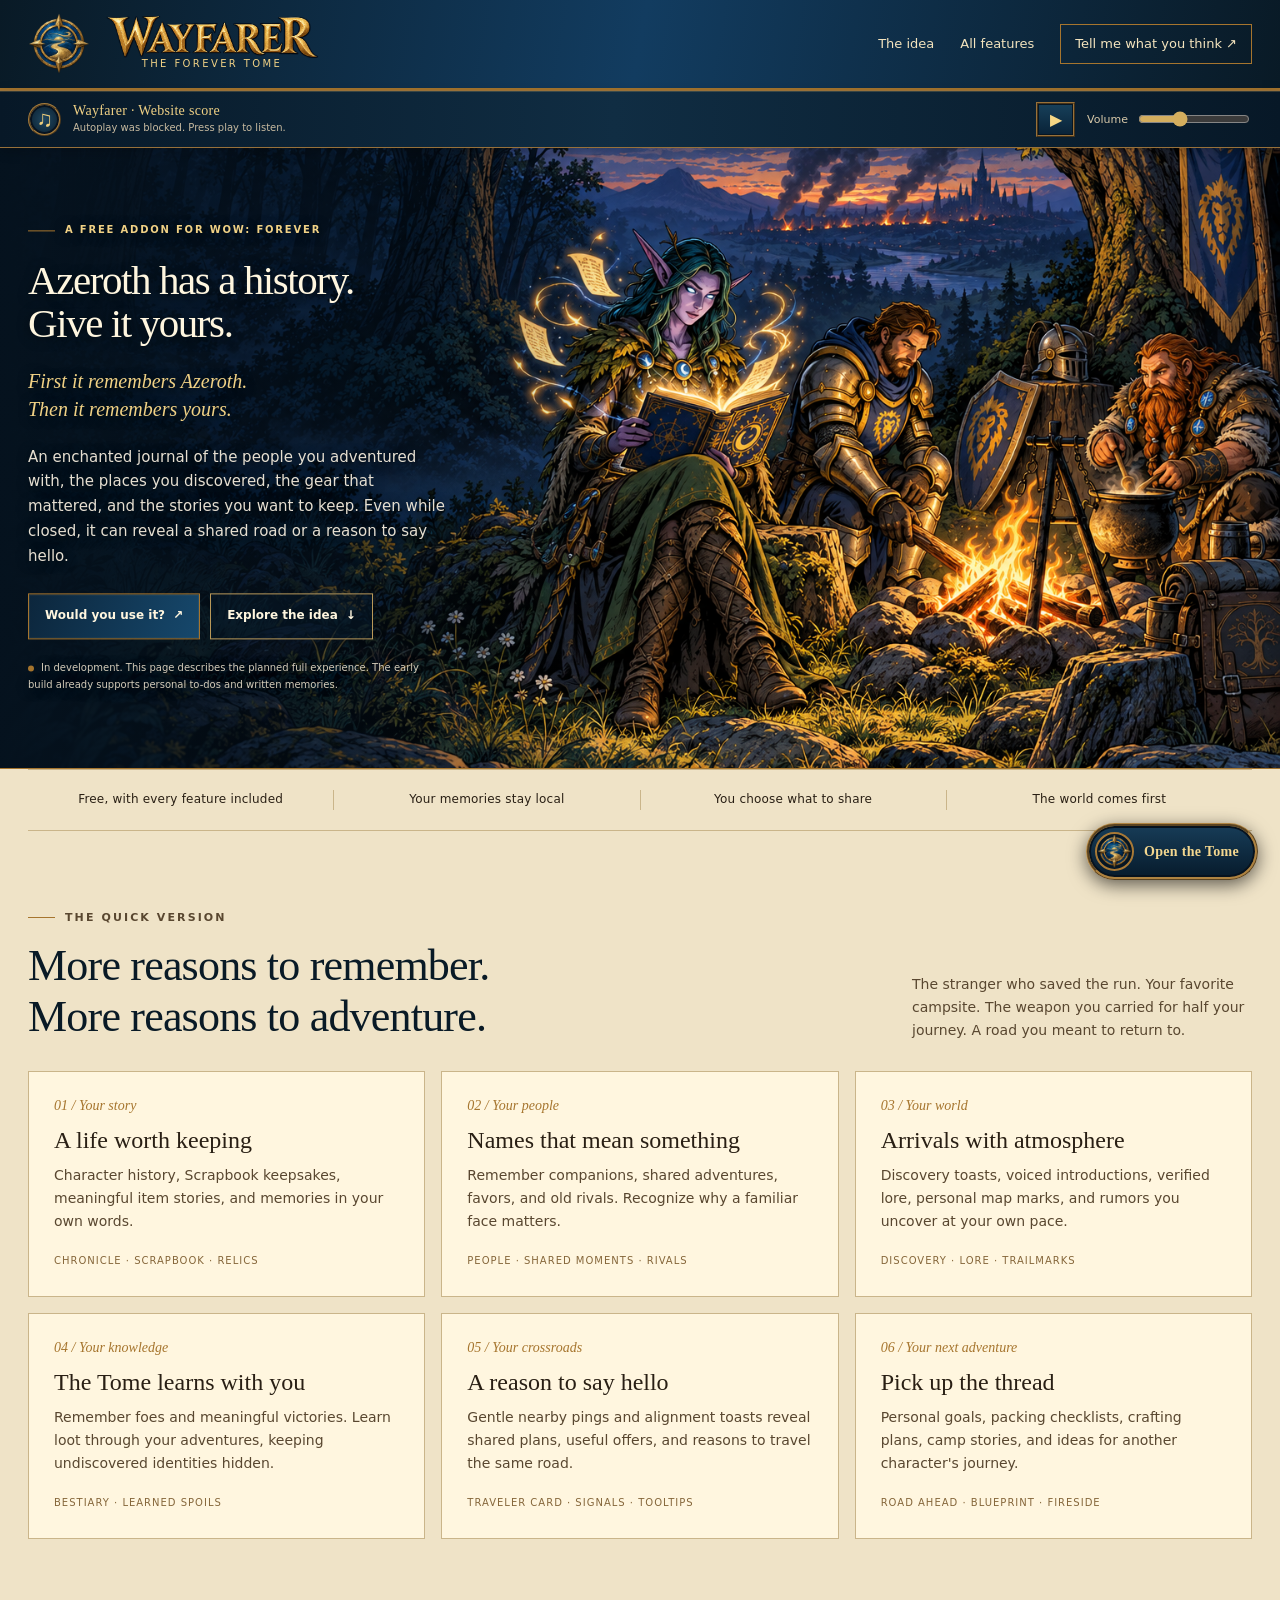
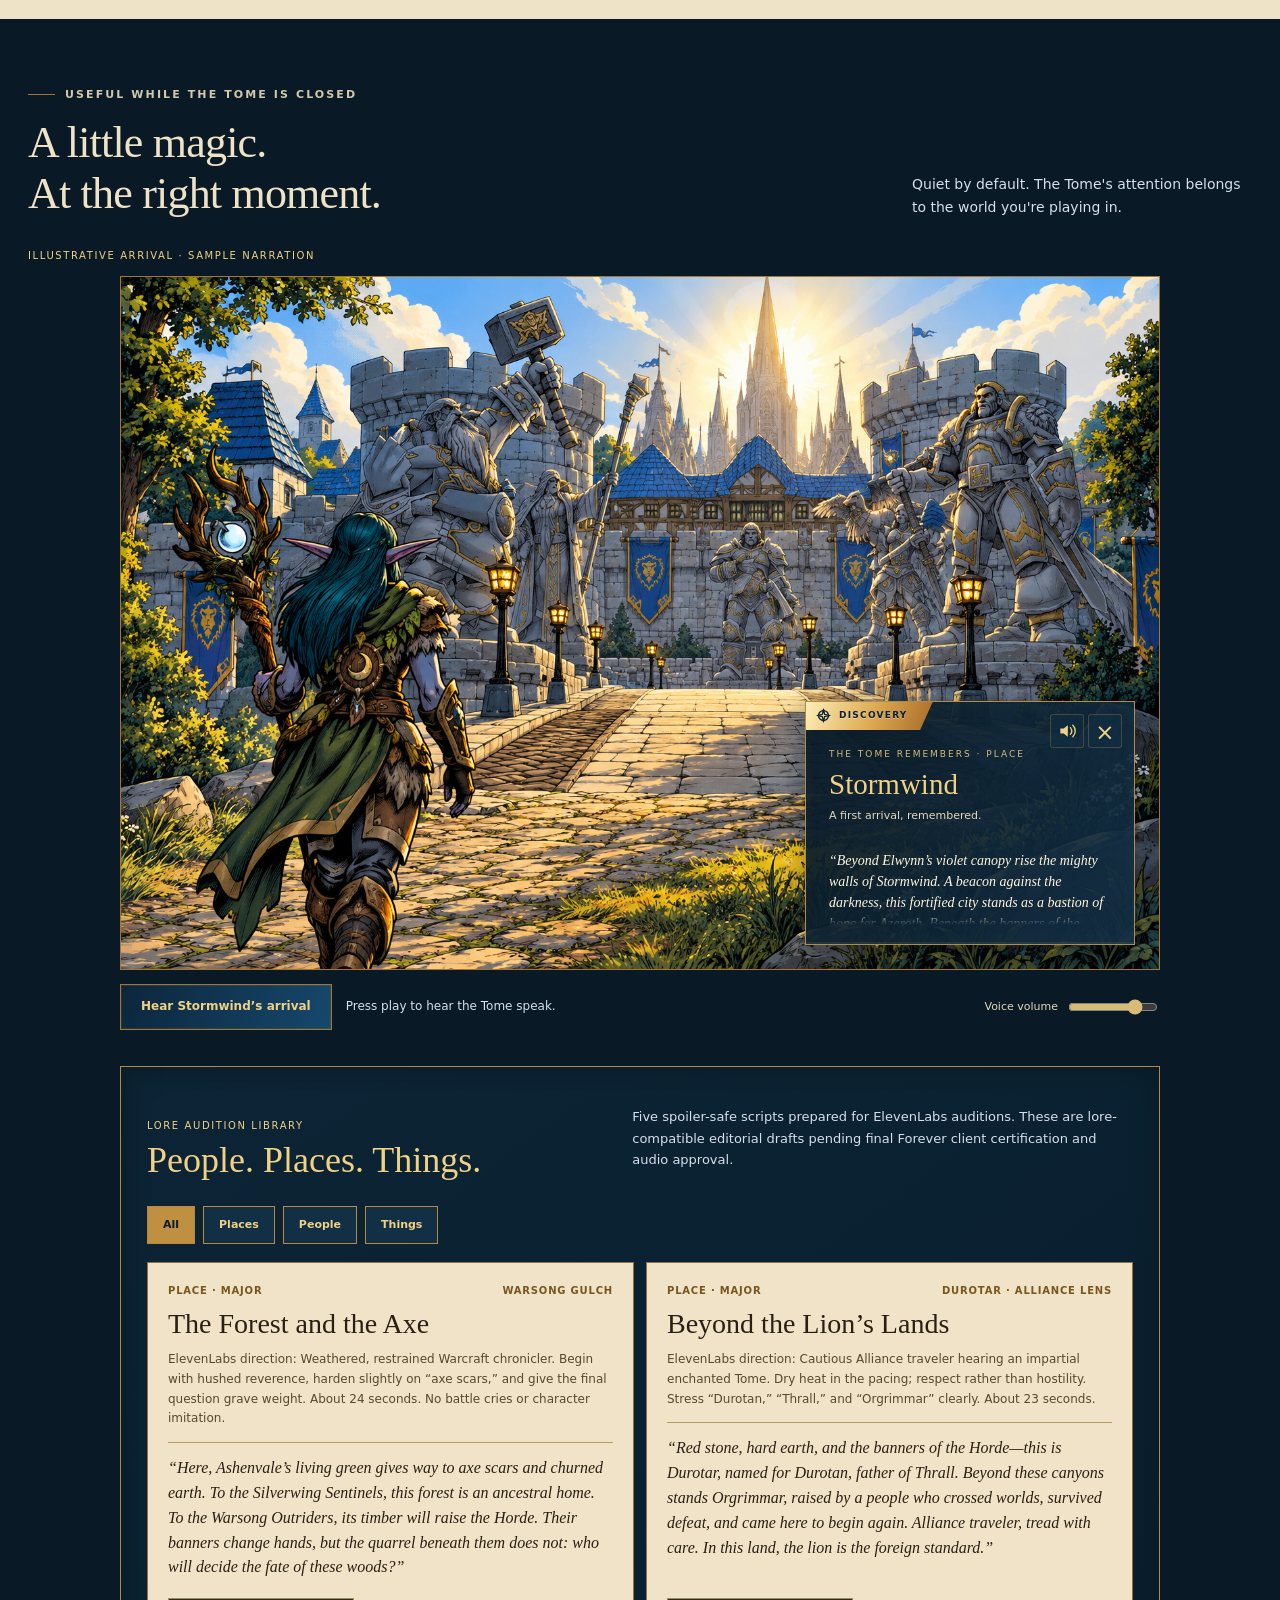
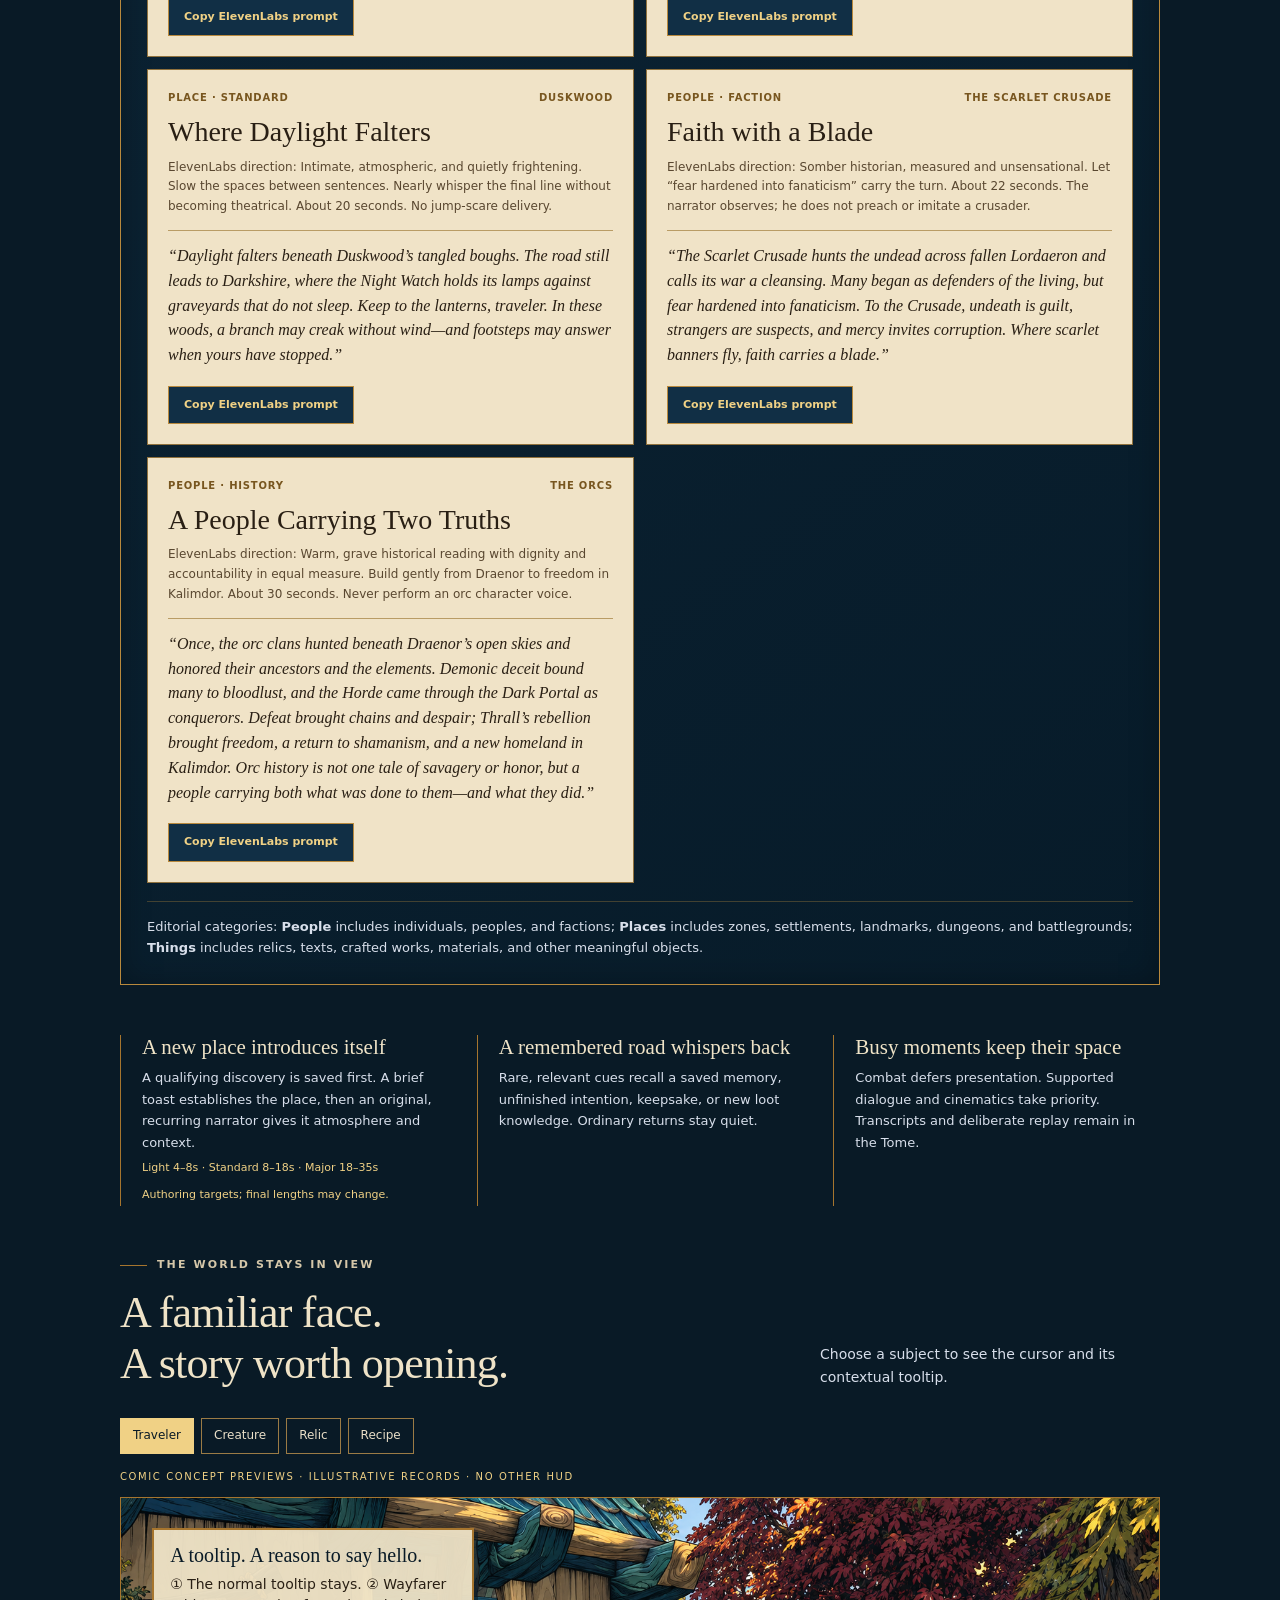
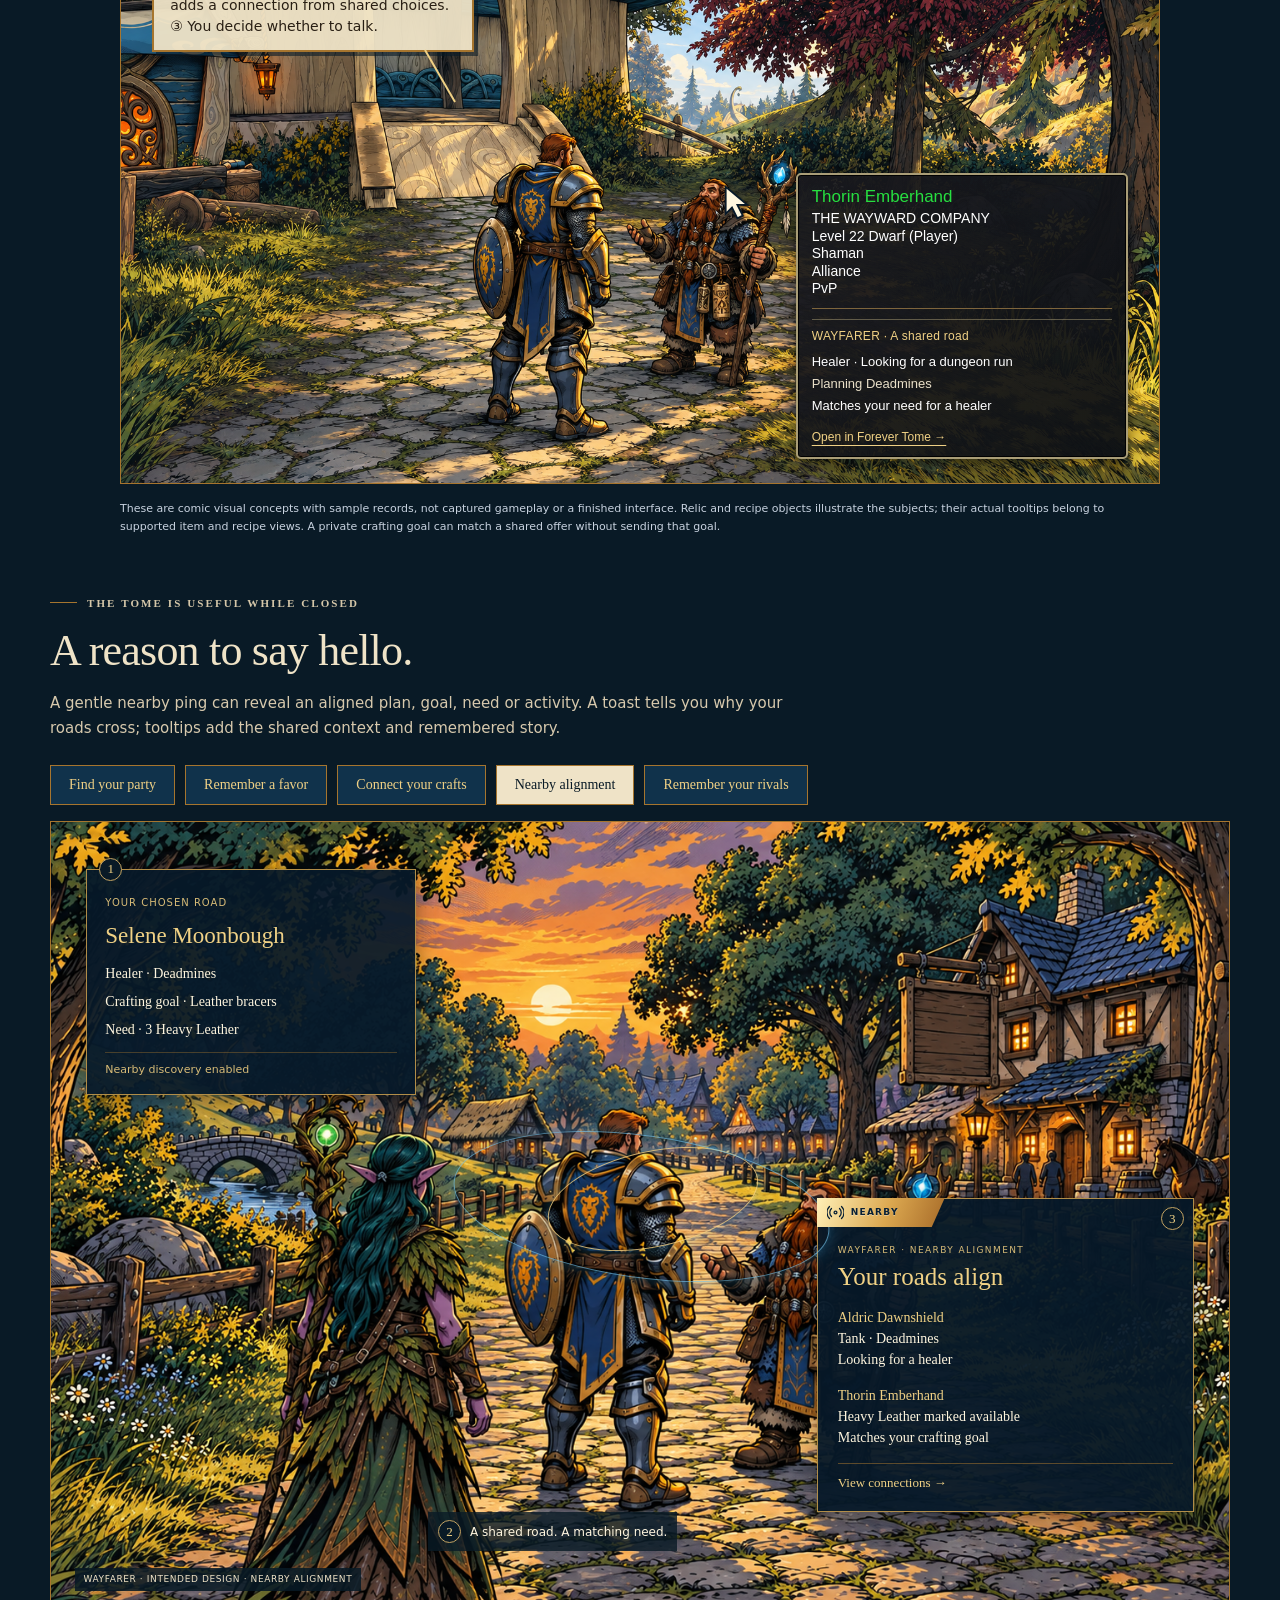
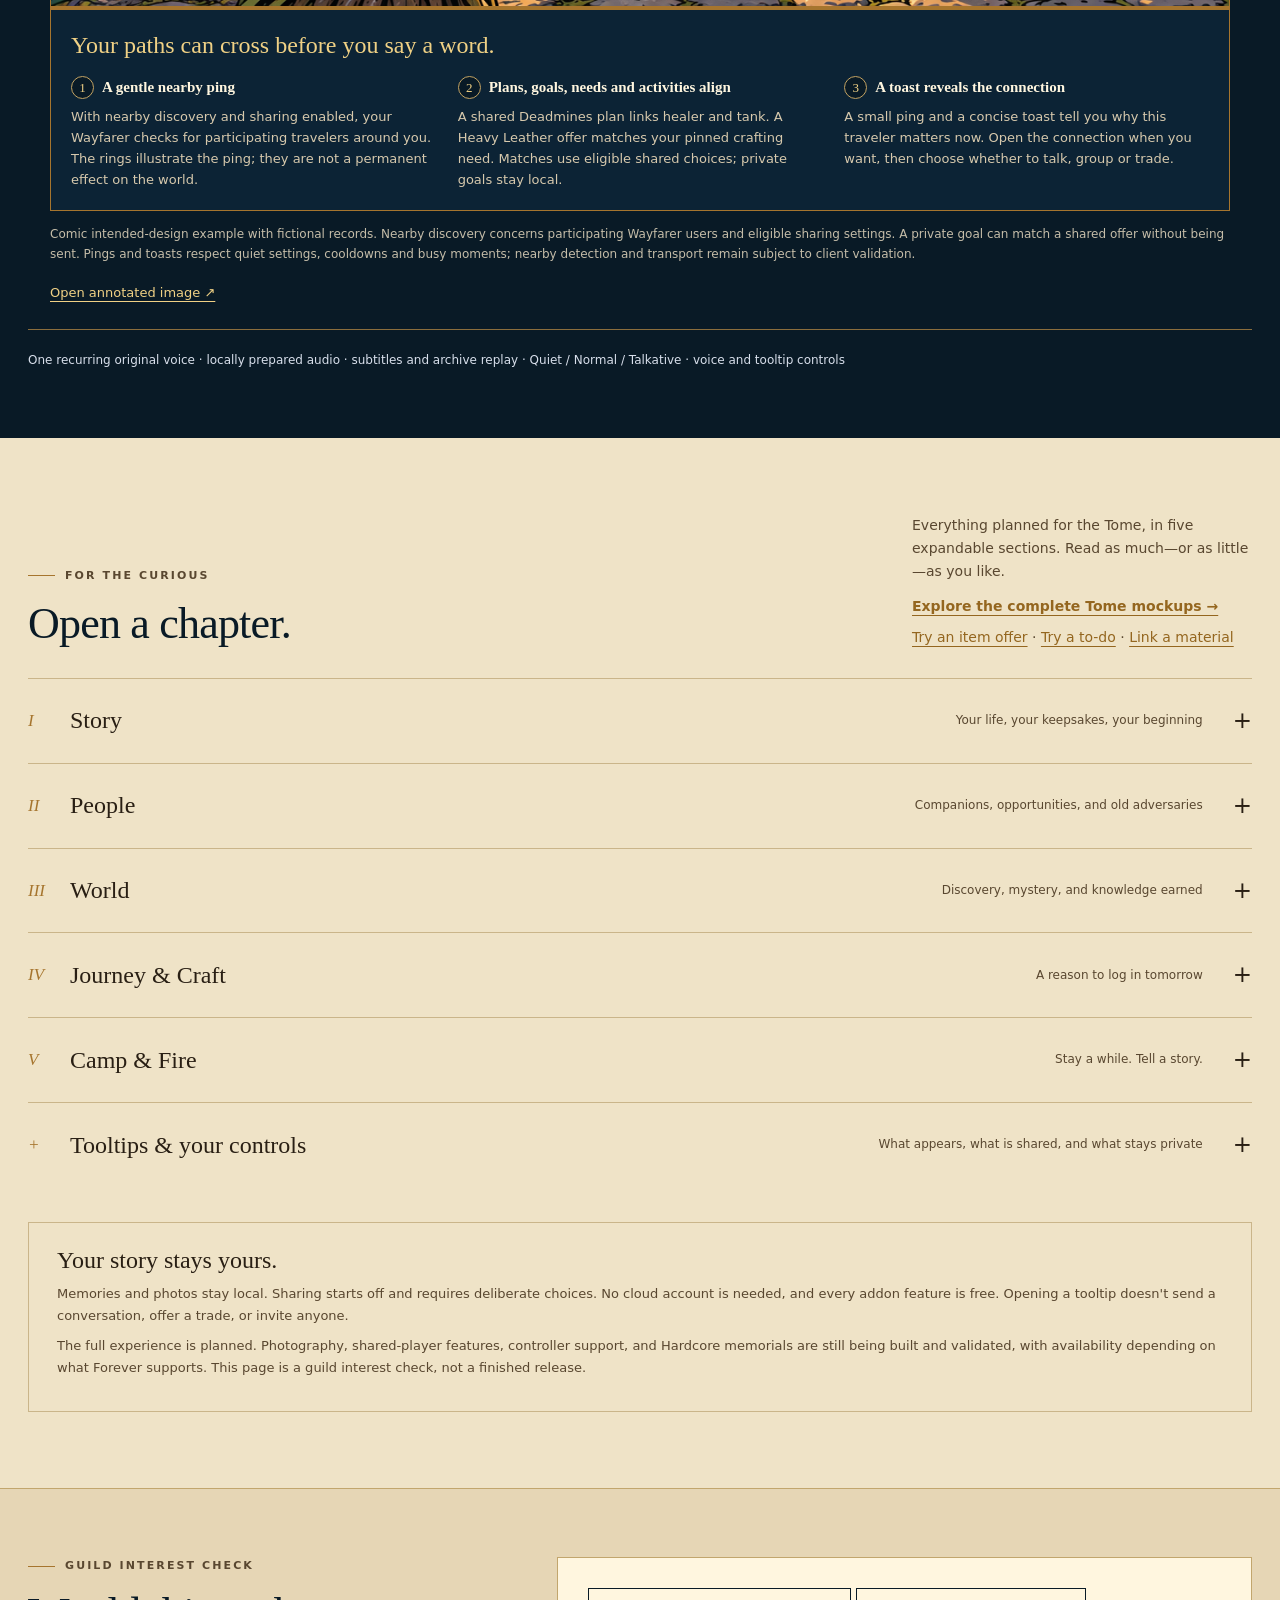
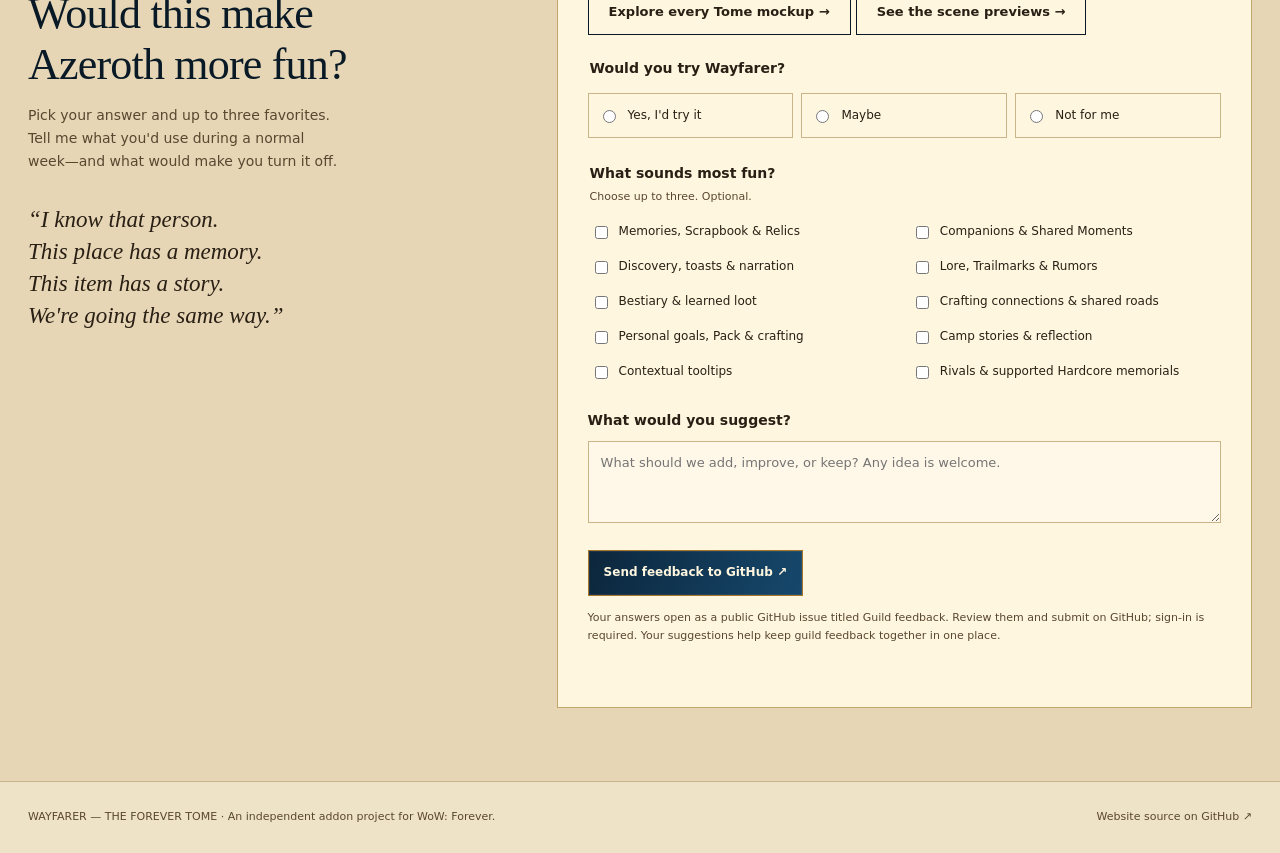
==== commit a9171081: "Add lore narration audition library" ====
--- a/index.html
+++ b/index.html
@@ -47,7 +47,7 @@
 
 </style>
 <link rel="stylesheet" href="tooltip-stories.css">
-<link rel="stylesheet" href="narration-demo.css">
+<link rel="stylesheet" href="narration-demo.css?v=2">
 <style>.narration-audio-icon{position:absolute;top:17px;right:17px;width:22px;height:22px;color:#f0d185}.arrival-toast .toast-kicker,.toast>small:first-of-type{padding-right:30px;display:block}@media(max-width:480px){.arrival-scene .arrival-toast{position:relative;right:auto;bottom:auto;width:100%;max-width:none;padding:18px 20px}.arrival-scene .narrator-script{font-size:13px;line-height:1.5}}</style>
 <link rel="stylesheet" href="comic-showcase.css"><link rel="stylesheet" href="website-music.css"></head>
 <body>
@@ -76,9 +76,22 @@
 <section id="moments" class="experience" aria-labelledby="moments-title"><div class="wrap">
 <div class="section-head"><div><div class="eyebrow">Useful while the Tome is closed</div><h2 id="moments-title">A little magic.<br>At the right moment.</h2></div><p>Quiet by default. The Tome's attention belongs to the world you're playing in.</p></div>
 <p class="demo-label">Illustrative arrival · sample narration</p>
-<figure class="game-scene arrival-scene"><img src="assets/comic/narration.png" width="1536" height="1024" loading="lazy" alt="A druid approaches Stormwind's blue-roofed gates from Elwynn Forest."><div class="arrival-toast" data-toast-kind="discovery"><button class="toast-audio" type="button" aria-label="Play Stormwind narration" aria-pressed="false"><svg class="speaker-glyph" aria-hidden="true" viewBox="0 0 24 24"><path d="M4 9h4l5-4v14l-5-4H4z" fill="currentColor"/><path d="M16 8a6 6 0 0 1 0 8M19 5a10 10 0 0 1 0 14" fill="none" stroke="currentColor" stroke-width="1.6" stroke-linecap="round"/></svg><svg class="stop-glyph" aria-hidden="true" viewBox="0 0 24 24"><rect x="6" y="6" width="12" height="12" rx="1" fill="currentColor"/></svg></button><button class="toast-dismiss" type="button" aria-label="Dismiss Stormwind arrival">×</button><div class="toast-kicker">The Tome remembers</div><h3>Stormwind</h3><p class="toast-subtitle">A first arrival, remembered.</p><p class="narrator-script">“Beyond Elwynn’s violet canopy rise the mighty walls of Stormwind. A beacon against the darkness, this fortified city stands as a bastion of hope for Azeroth. Beneath the banners of the Alliance, its gates promise sanctuary—and the courage to face the road ahead.”</p><div class="narration-progress" aria-hidden="true"><span></span></div></div></figure>
+<figure class="game-scene arrival-scene"><img src="assets/comic/narration.png" width="1536" height="1024" loading="lazy" alt="A druid approaches Stormwind's blue-roofed gates from Elwynn Forest."><div class="arrival-toast" data-toast-kind="discovery"><button class="toast-audio" type="button" aria-label="Play Stormwind narration" aria-pressed="false"><svg class="speaker-glyph" aria-hidden="true" viewBox="0 0 24 24"><path d="M4 9h4l5-4v14l-5-4H4z" fill="currentColor"/><path d="M16 8a6 6 0 0 1 0 8M19 5a10 10 0 0 1 0 14" fill="none" stroke="currentColor" stroke-width="1.6" stroke-linecap="round"/></svg><svg class="stop-glyph" aria-hidden="true" viewBox="0 0 24 24"><rect x="6" y="6" width="12" height="12" rx="1" fill="currentColor"/></svg></button><button class="toast-dismiss" type="button" aria-label="Dismiss Stormwind arrival">×</button><div class="toast-kicker">The Tome remembers · Place</div><h3>Stormwind</h3><p class="toast-subtitle">A first arrival, remembered.</p><div class="narrator-viewport"><p class="narrator-script">“Beyond Elwynn’s violet canopy rise the mighty walls of Stormwind. A beacon against the darkness, this fortified city stands as a bastion of hope for Azeroth. Beneath the banners of the Alliance, its gates promise sanctuary—and the courage to face the road ahead.”</p></div><div class="narration-progress" aria-hidden="true"><span></span></div></div></figure>
 <audio id="stormwind-narration" preload="metadata" src="assets/narration/stormwind-introduction.mp3"></audio>
 <div class="narration-controls" id="narration-controls"><button class="button" type="button" data-narration-play aria-pressed="false">Hear Stormwind’s arrival</button><span class="narration-feedback" role="status">Press play to hear the Tome speak.</span><label class="narration-volume">Voice volume <input type="range" min="0" max="100" value="80" aria-label="Narration volume"></label></div>
+<section class="narration-library" aria-labelledby="narration-library-title">
+<div class="narration-library-head"><div><span class="demo-label">Lore audition library</span><h3 id="narration-library-title">People. Places. Things.</h3></div><p>Five spoiler-safe scripts prepared for ElevenLabs auditions. These are lore-compatible editorial drafts pending final Forever client certification and audio approval.</p></div>
+<div class="lore-category-tabs" role="group" aria-label="Filter narration scripts"><button type="button" data-lore-filter="all" aria-pressed="true">All</button><button type="button" data-lore-filter="place" aria-pressed="false">Places</button><button type="button" data-lore-filter="people" aria-pressed="false">People</button><button type="button" data-lore-filter="thing" aria-pressed="false">Things</button></div>
+<div class="narration-auditions">
+<article class="narration-audition" data-lore-category="place"><div class="audition-meta"><span>Place · Major</span><span>Warsong Gulch</span></div><h4>The Forest and the Axe</h4><p class="audition-direction">ElevenLabs direction: Weathered, restrained Warcraft chronicler. Begin with hushed reverence, harden slightly on “axe scars,” and give the final question grave weight. About 24 seconds. No battle cries or character imitation.</p><blockquote>“Here, Ashenvale’s living green gives way to axe scars and churned earth. To the Silverwing Sentinels, this forest is an ancestral home. To the Warsong Outriders, its timber will raise the Horde. Their banners change hands, but the quarrel beneath them does not: who will decide the fate of these woods?”</blockquote><button type="button" class="copy-narration" data-copy-narration>Copy ElevenLabs prompt</button></article>
+<article class="narration-audition" data-lore-category="place"><div class="audition-meta"><span>Place · Major</span><span>Durotar · Alliance lens</span></div><h4>Beyond the Lion’s Lands</h4><p class="audition-direction">ElevenLabs direction: Cautious Alliance traveler hearing an impartial enchanted Tome. Dry heat in the pacing; respect rather than hostility. Stress “Durotan,” “Thrall,” and “Orgrimmar” clearly. About 23 seconds.</p><blockquote>“Red stone, hard earth, and the banners of the Horde—this is Durotar, named for Durotan, father of Thrall. Beyond these canyons stands Orgrimmar, raised by a people who crossed worlds, survived defeat, and came here to begin again. Alliance traveler, tread with care. In this land, the lion is the foreign standard.”</blockquote><button type="button" class="copy-narration" data-copy-narration>Copy ElevenLabs prompt</button></article>
+<article class="narration-audition" data-lore-category="place"><div class="audition-meta"><span>Place · Standard</span><span>Duskwood</span></div><h4>Where Daylight Falters</h4><p class="audition-direction">ElevenLabs direction: Intimate, atmospheric, and quietly frightening. Slow the spaces between sentences. Nearly whisper the final line without becoming theatrical. About 20 seconds. No jump-scare delivery.</p><blockquote>“Daylight falters beneath Duskwood’s tangled boughs. The road still leads to Darkshire, where the Night Watch holds its lamps against graveyards that do not sleep. Keep to the lanterns, traveler. In these woods, a branch may creak without wind—and footsteps may answer when yours have stopped.”</blockquote><button type="button" class="copy-narration" data-copy-narration>Copy ElevenLabs prompt</button></article>
+<article class="narration-audition" data-lore-category="people"><div class="audition-meta"><span>People · Faction</span><span>The Scarlet Crusade</span></div><h4>Faith with a Blade</h4><p class="audition-direction">ElevenLabs direction: Somber historian, measured and unsensational. Let “fear hardened into fanaticism” carry the turn. About 22 seconds. The narrator observes; he does not preach or imitate a crusader.</p><blockquote>“The Scarlet Crusade hunts the undead across fallen Lordaeron and calls its war a cleansing. Many began as defenders of the living, but fear hardened into fanaticism. To the Crusade, undeath is guilt, strangers are suspects, and mercy invites corruption. Where scarlet banners fly, faith carries a blade.”</blockquote><button type="button" class="copy-narration" data-copy-narration>Copy ElevenLabs prompt</button></article>
+<article class="narration-audition" data-lore-category="people"><div class="audition-meta"><span>People · History</span><span>The Orcs</span></div><h4>A People Carrying Two Truths</h4><p class="audition-direction">ElevenLabs direction: Warm, grave historical reading with dignity and accountability in equal measure. Build gently from Draenor to freedom in Kalimdor. About 30 seconds. Never perform an orc character voice.</p><blockquote>“Once, the orc clans hunted beneath Draenor’s open skies and honored their ancestors and the elements. Demonic deceit bound many to bloodlust, and the Horde came through the Dark Portal as conquerors. Defeat brought chains and despair; Thrall’s rebellion brought freedom, a return to shamanism, and a new homeland in Kalimdor. Orc history is not one tale of savagery or honor, but a people carrying both what was done to them—and what they did.”</blockquote><button type="button" class="copy-narration" data-copy-narration>Copy ElevenLabs prompt</button></article>
+<p class="narration-empty" data-lore-empty hidden><strong>Things</strong> will hold relics, books, crafted works, and meaningful objects. No object audition is part of this five-script set yet.</p>
+</div>
+<p class="narration-source-note">Editorial categories: <strong>People</strong> includes individuals, peoples, and factions; <strong>Places</strong> includes zones, settlements, landmarks, dungeons, and battlegrounds; <strong>Things</strong> includes relics, texts, crafted works, materials, and other meaningful objects.</p>
+</section>
 <div class="moment-explanations"><div class="moment"><h3>A new place introduces itself</h3><p>A qualifying discovery is saved first. A brief toast establishes the place, then an original, recurring narrator gives it atmosphere and context.</p><small>Light 4–8s · Standard 8–18s · Major 18–35s<br>Authoring targets; final lengths may change.</small></div><div class="moment"><h3>A remembered road whispers back</h3><p>Rare, relevant cues recall a saved memory, unfinished intention, keepsake, or new loot knowledge. Ordinary returns stay quiet.</p></div><div class="moment"><h3>Busy moments keep their space</h3><p>Combat defers presentation. Supported dialogue and cinematics take priority. Transcripts and deliberate replay remain in the Tome.</p></div></div>
 <div class="tooltip-showcase"><div class="section-head"><div><div class="eyebrow">The world stays in view</div><h2>A familiar face.<br>A story worth opening.</h2></div><p>Choose a subject to see the cursor and its contextual tooltip.</p></div>
 <div class="demo-tabs" role="group" aria-label="Choose a tooltip example"><button type="button" data-demo="player" aria-pressed="true">Traveler</button><button type="button" data-demo="boss" aria-pressed="false">Creature</button><button type="button" data-demo="item" aria-pressed="false">Relic</button><button type="button" data-demo="recipe" aria-pressed="false">Recipe</button></div>
@@ -174,7 +187,7 @@
 </script>
 <script src="contextual-tooltips.js"></script>
 <script src="tooltip-stories.js"></script>
-<script src="narration-demo.js"></script>
+<script src="narration-demo.js?v=2"></script>
 <script src="toast-ornaments.js"></script>
 <link rel="stylesheet" href="tome-overlay.css">
 <script src="tome-overlay.js"></script>
--- a/narration-demo.css
+++ b/narration-demo.css
@@ -11,6 +11,10 @@
 .toast-audio svg{width:20px;height:20px}.toast-audio .stop-glyph{display:none}.toast-audio[aria-pressed=true] .speaker-glyph{display:none}.toast-audio[aria-pressed=true] .stop-glyph{display:block}
 .narration-progress{height:2px;position:absolute;bottom:0;left:0;right:0;background:#f0d18516}
 .narration-progress span{display:block;height:100%;width:0;background:linear-gradient(90deg,#6badd8,#f0d185);box-shadow:0 0 8px #9bcfff80}
+.narrator-viewport{height:88px;overflow:hidden;position:relative;border-top:1px solid #a6752e66;margin-top:12px;padding-top:12px;mask-image:linear-gradient(to bottom,transparent 0,#000 12%,#000 84%,transparent 100%)}
+.narrator-viewport .narrator-script{border:0;padding:0;margin:0;transform:translateY(0);will-change:transform}
 .narration-controls{max-width:1040px;margin:14px auto 0;display:flex;gap:14px;align-items:center;flex-wrap:wrap}.narration-controls .button{color:#f0d185;font-size:12px;min-width:175px}.narration-feedback{font-size:12px;color:#d8dfeb;flex:1}.narration-volume{display:flex;align-items:center;gap:8px;font-size:11px;color:#e5d7b9}.narration-volume input{width:90px;accent-color:#d7bb77}
-@media(max-width:480px){.arrival-scene .arrival-toast{min-height:242px}.narration-controls{gap:10px}.narration-feedback{flex-basis:100%;order:3}.toast-audio,.toast-dismiss{top:10px}}
-@media(prefers-reduced-motion:reduce){.narration-enhanced .arrival-toast{transform:none;transition:none}.arrival-toast.is-visible:before{animation:none}}
+.narration-library{max-width:1040px;margin:36px auto 50px;padding:26px;border:1px solid #b8893d;background:linear-gradient(145deg,#0c2435,#071b29);box-shadow:inset 0 0 30px #0004}.narration-library-head{display:grid;grid-template-columns:1fr 1.1fr;gap:30px;align-items:end}.narration-library h3{font:36px/1.05 var(--serif);color:#f0d185;margin:4px 0}.narration-library-head p,.narration-source-note{color:#d8dfeb;font-size:13px}.lore-category-tabs{display:flex;gap:8px;margin:22px 0 18px;flex-wrap:wrap}.lore-category-tabs button,.copy-narration{border:1px solid #b8893d;background:#112f45;color:#f0d185;padding:9px 15px;font-weight:700;font-size:11px}.lore-category-tabs button[aria-pressed=true]{background:#c09042;color:#081a28}.narration-auditions{display:grid;grid-template-columns:1fr 1fr;gap:12px}.narration-audition{border:1px solid #8f713d;background:#f0e3c7;color:#291f14;padding:20px;display:flex;flex-direction:column}.narration-audition[hidden]{display:none}.audition-meta{display:flex;justify-content:space-between;gap:12px;color:#78561f;text-transform:uppercase;letter-spacing:.08em;font-size:10px;font-weight:700}.narration-audition h4{font:28px/1.1 var(--serif);margin:10px 0}.audition-direction{font-size:12px;color:#594730;margin:0 0 13px}.narration-audition blockquote{font:italic 16px/1.55 var(--serif);margin:0 0 18px;padding:13px 0 0;border-top:1px solid #b99c65;flex:1}.copy-narration{align-self:flex-start}.copy-narration.is-copied{background:#d3b46b;color:#081a28}.narration-empty{grid-column:1/-1;border:1px dashed #b8893d;padding:24px;color:#f0e3c7}.narration-source-note{margin:18px 0 0;border-top:1px solid #b8893d55;padding-top:14px}
+@media(max-width:760px){.narration-library-head,.narration-auditions{grid-template-columns:1fr}.narration-library{padding:20px}.narration-library h3{font-size:31px}}
+@media(max-width:480px){.arrival-scene .arrival-toast{min-height:242px}.narrator-viewport{height:78px}.narration-controls{gap:10px}.narration-feedback{flex-basis:100%;order:3}.toast-audio,.toast-dismiss{top:10px}.narration-library{margin-top:26px;padding:16px}.narration-audition{padding:16px}.narration-audition h4{font-size:24px}.narration-audition blockquote{font-size:15px}}
+@media(prefers-reduced-motion:reduce){.narration-enhanced .arrival-toast{transform:none;transition:none}.arrival-toast.is-visible:before{animation:none}.narrator-viewport .narrator-script{transform:none!important}}
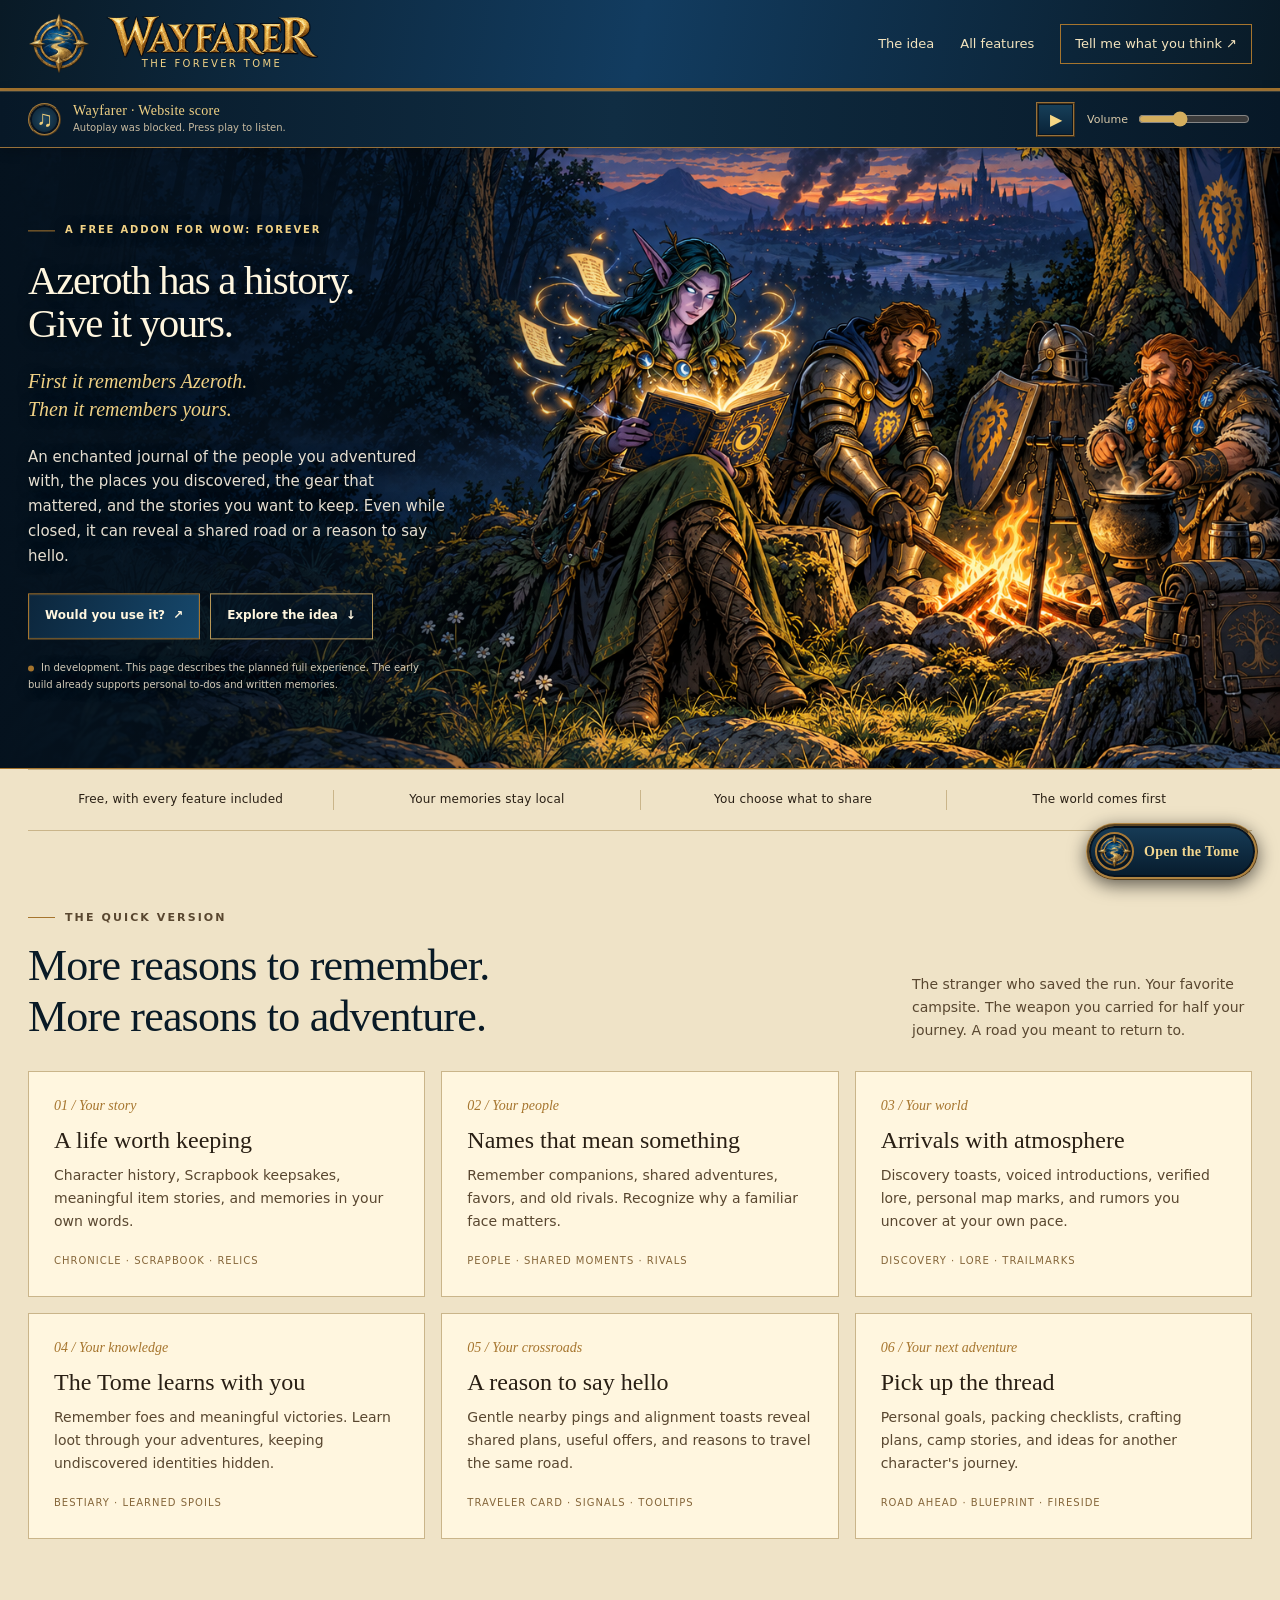
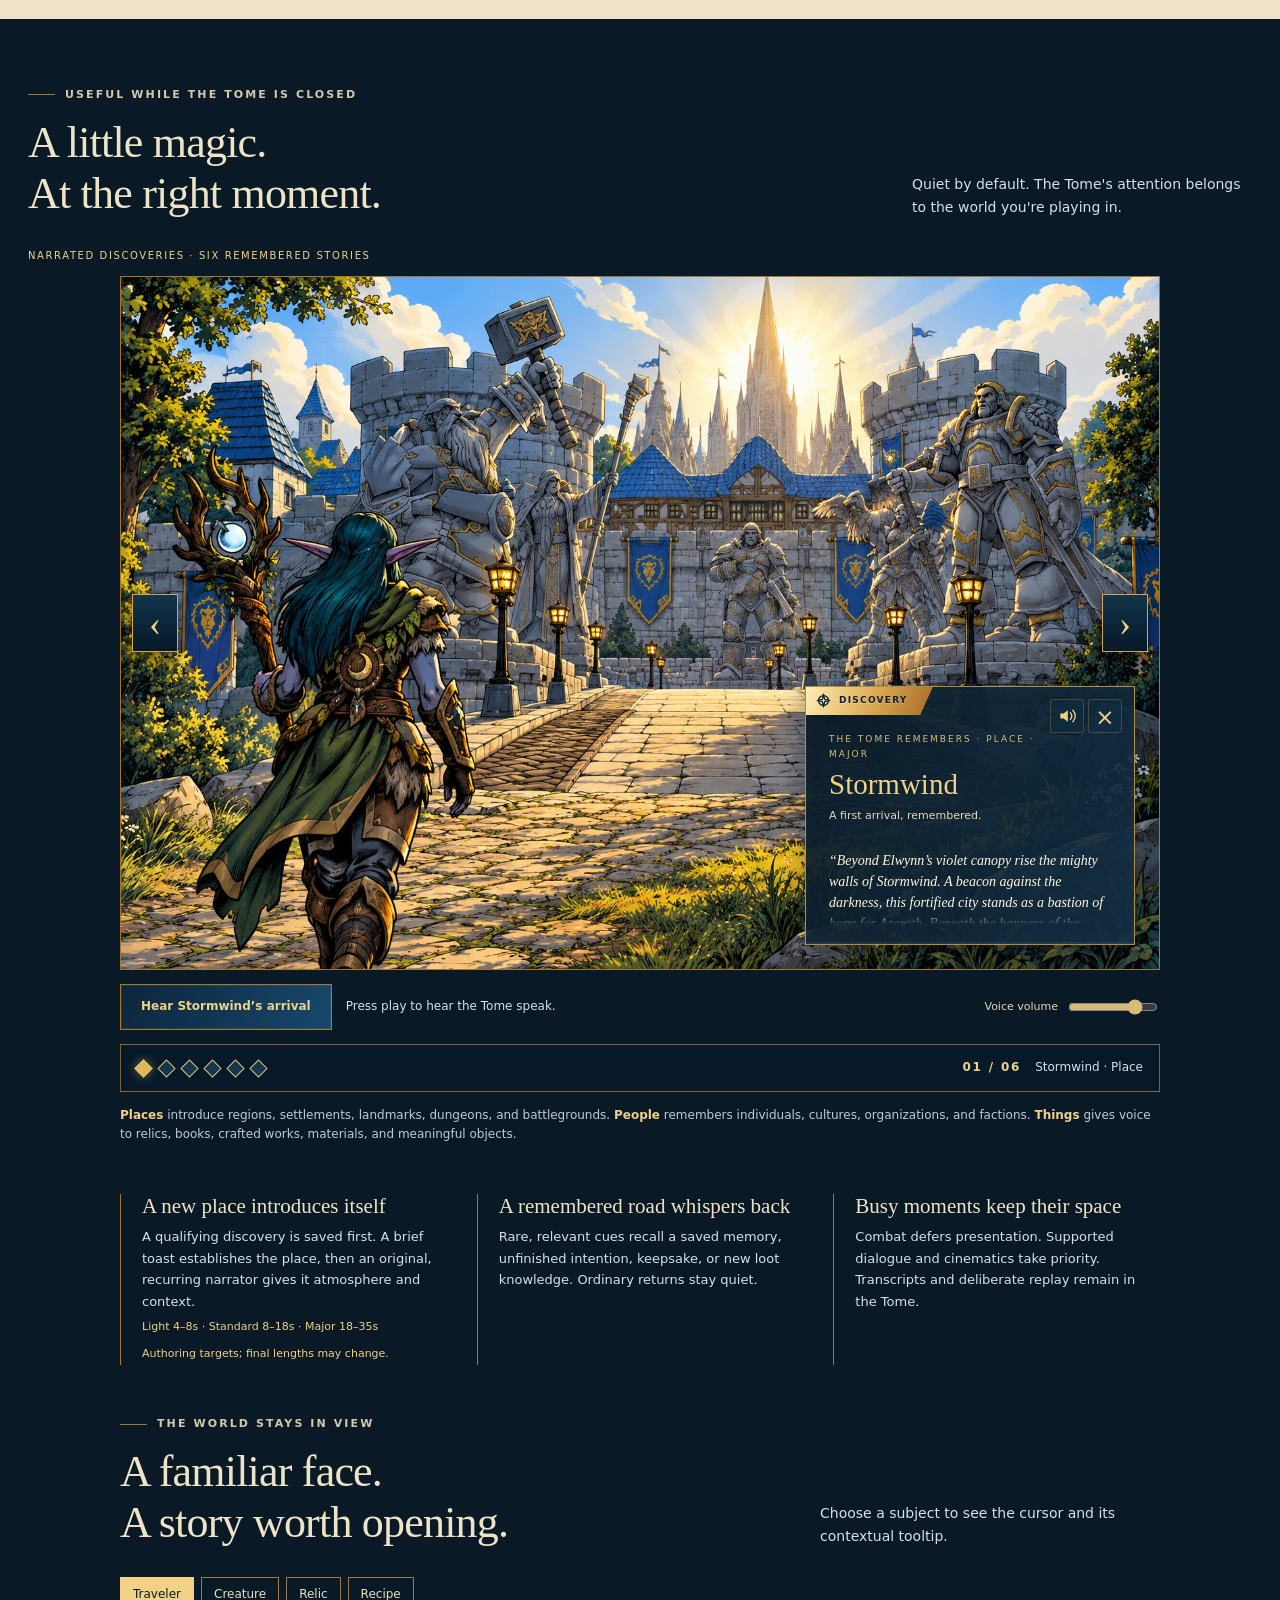
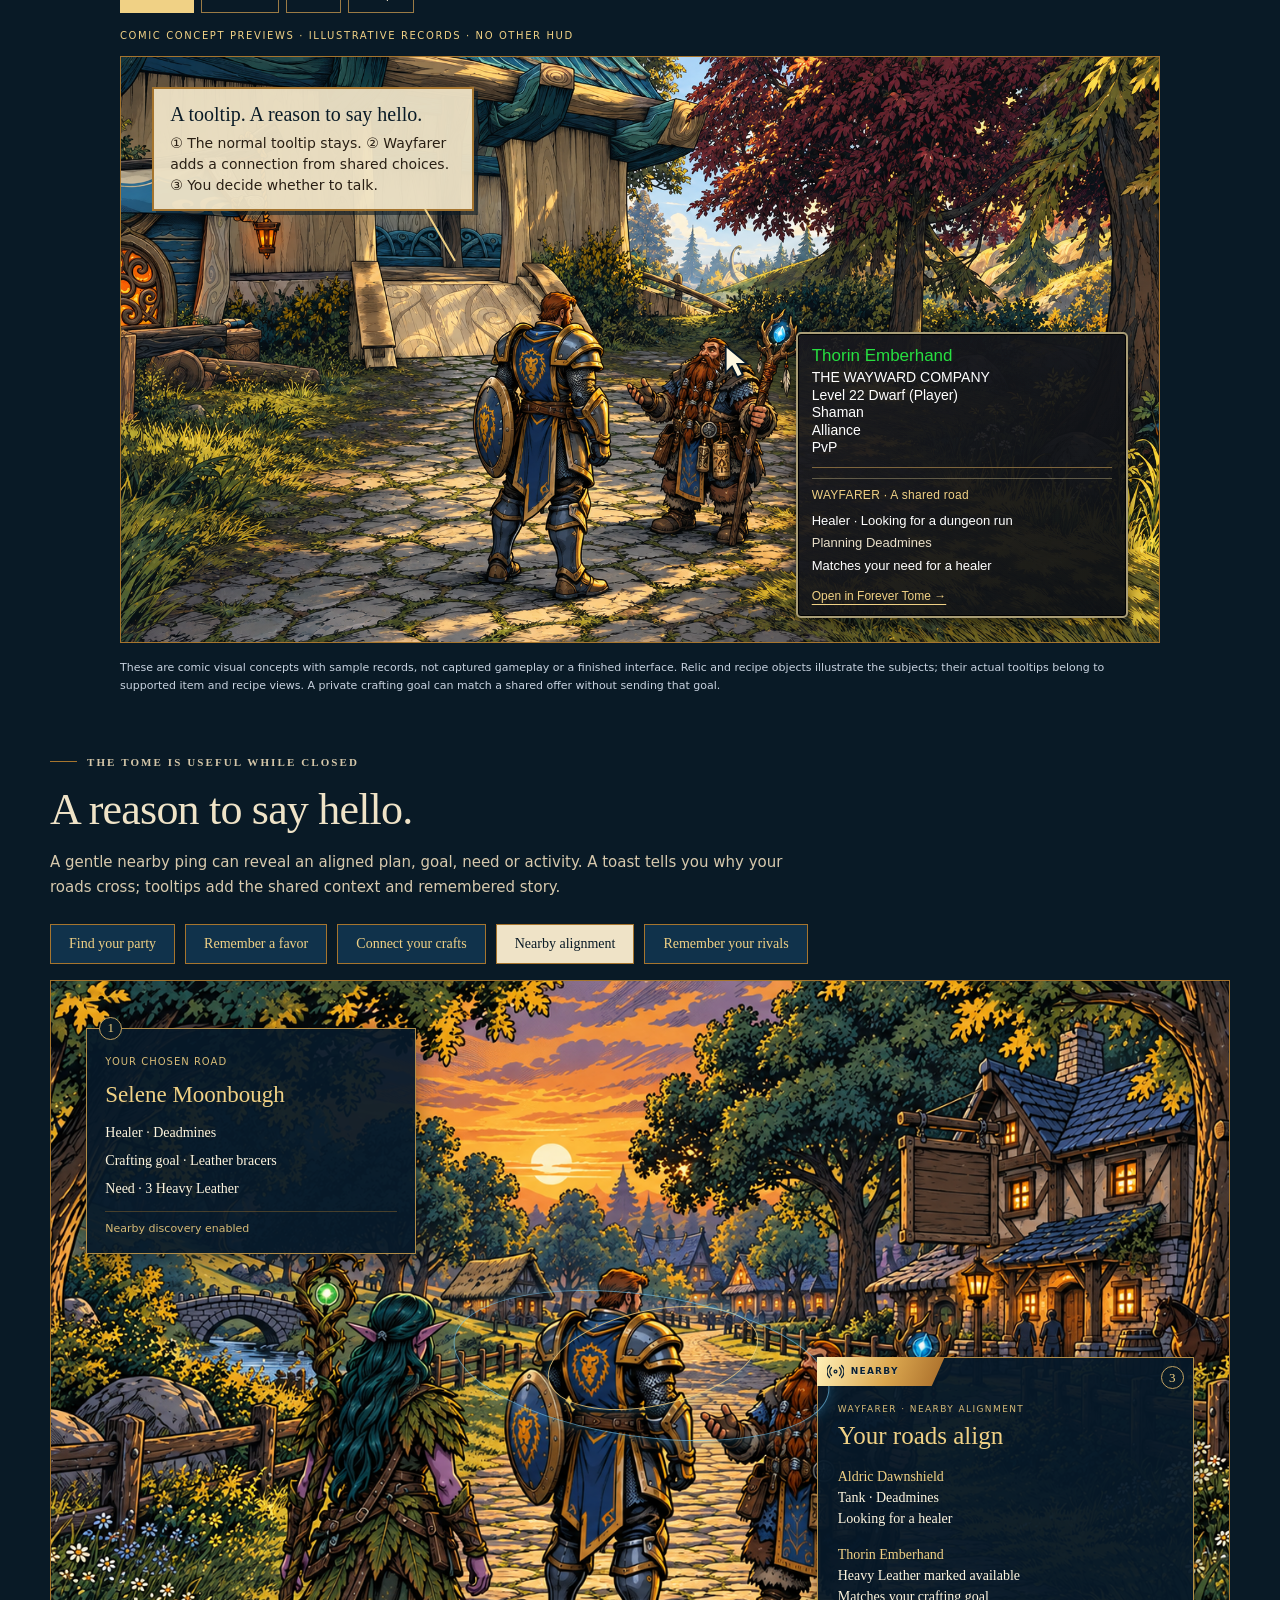
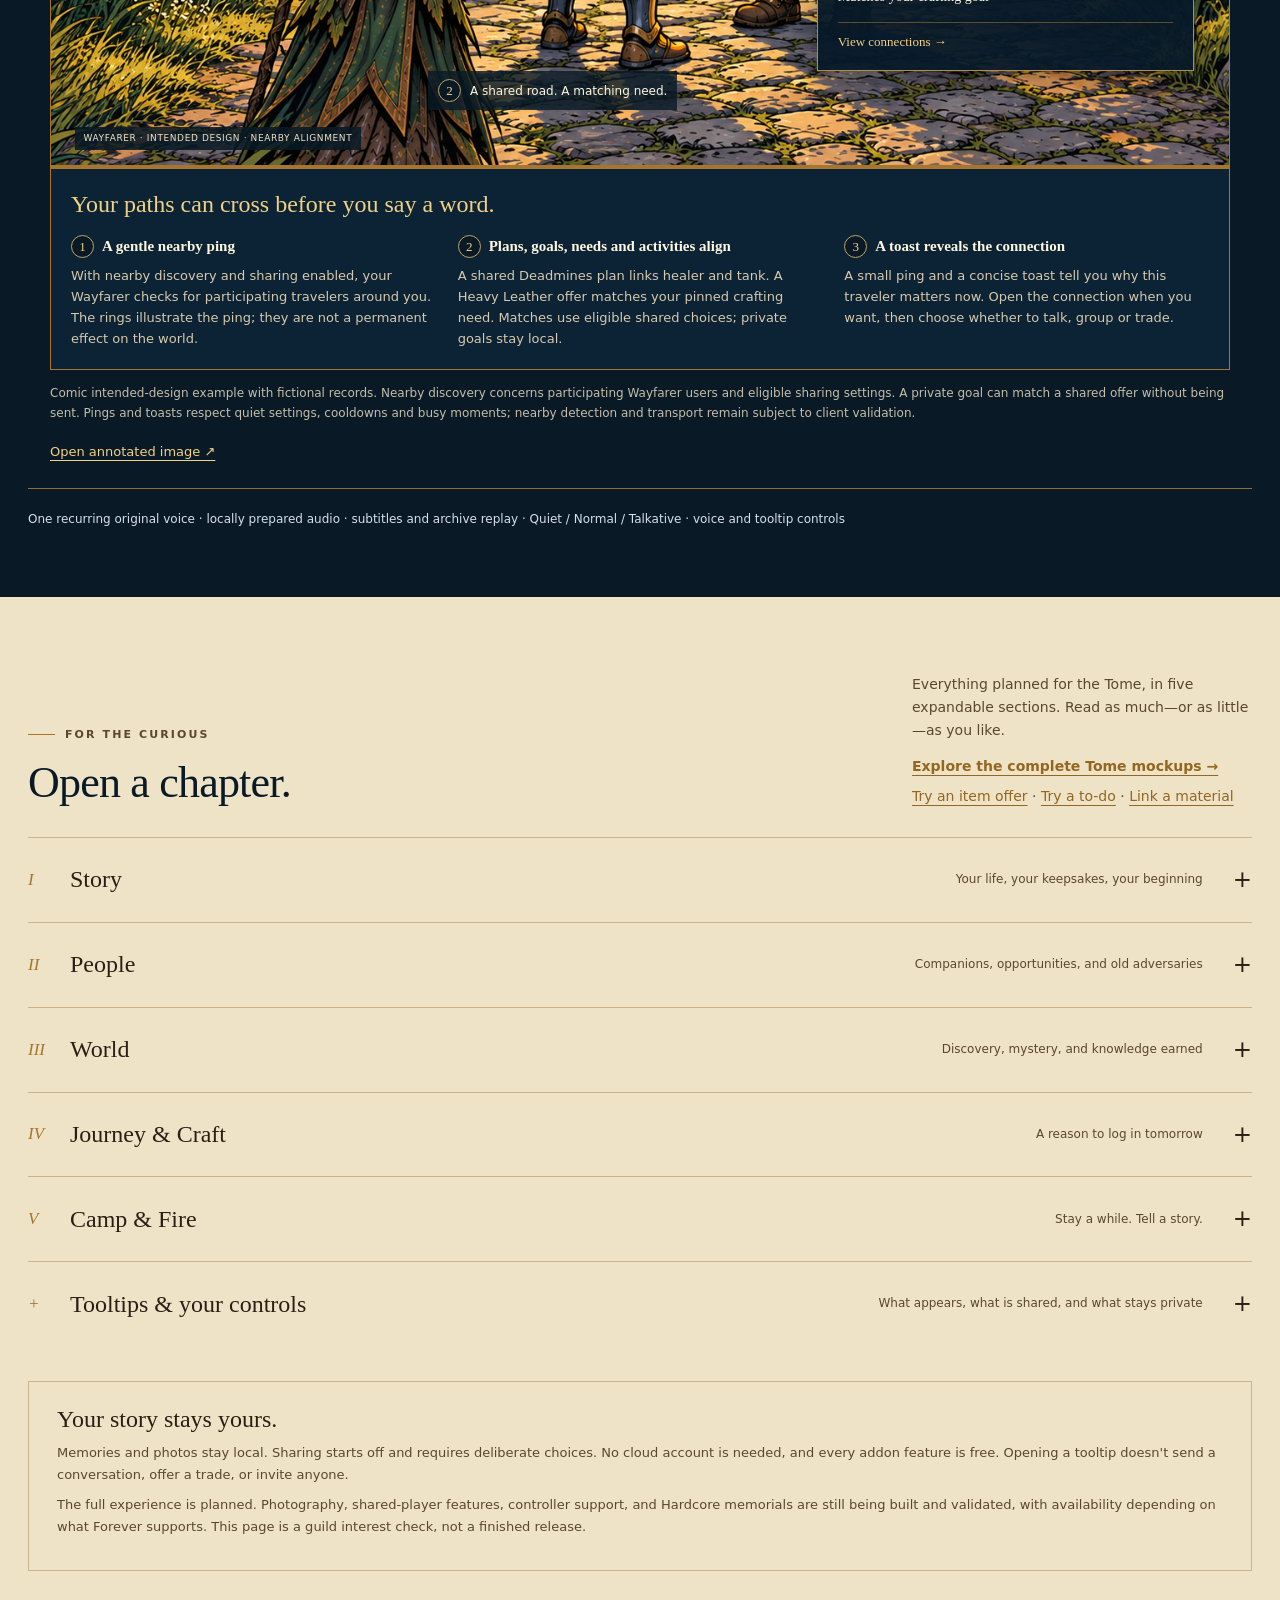
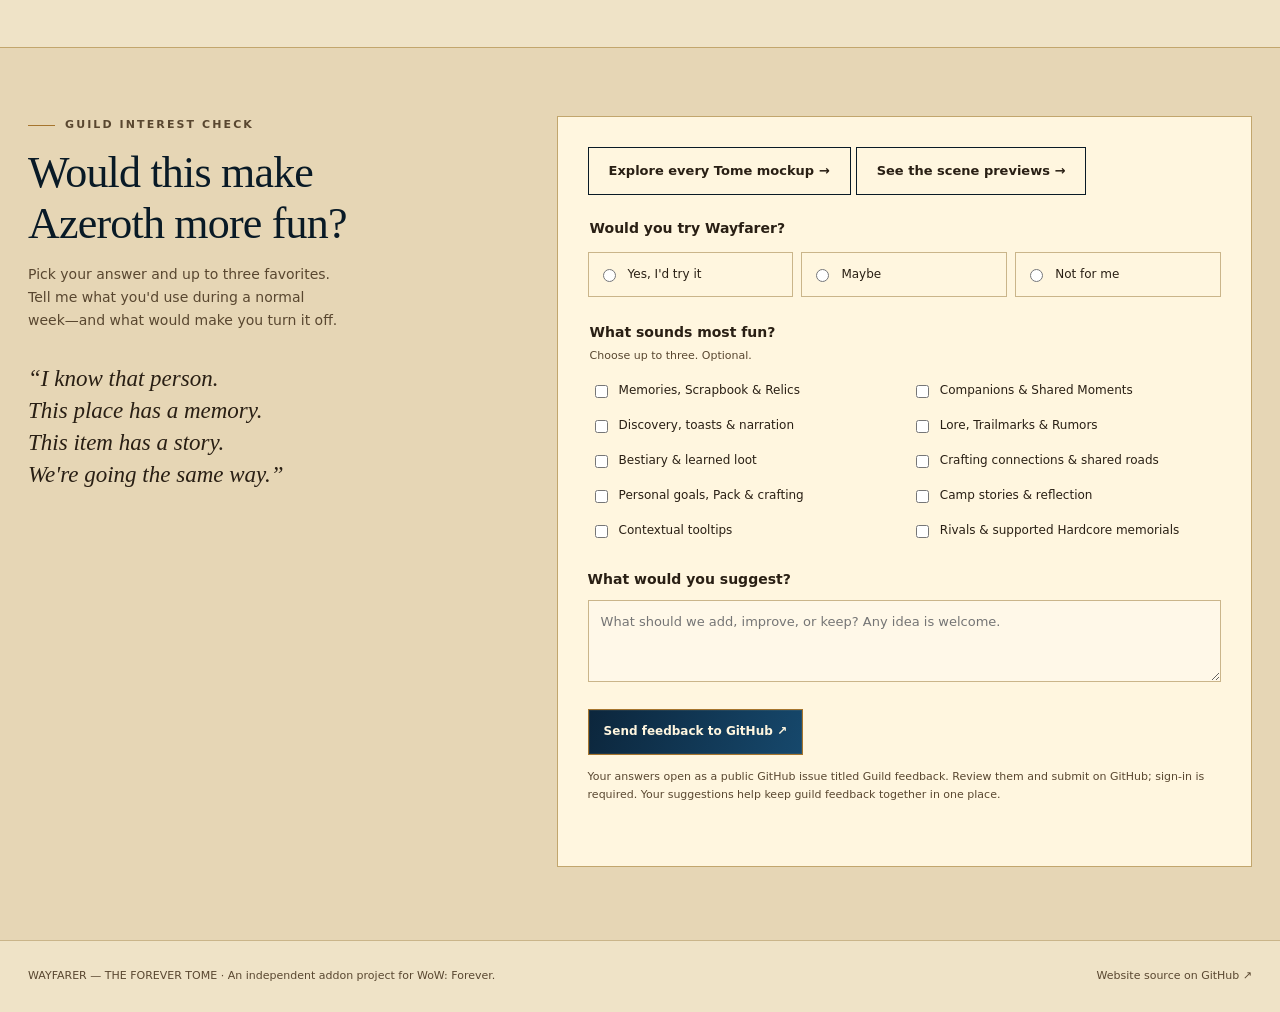
==== commit 6d433331: "Add narrated story carousel" ====
--- a/index.html
+++ b/index.html
@@ -47,7 +47,7 @@
 
 </style>
 <link rel="stylesheet" href="tooltip-stories.css">
-<link rel="stylesheet" href="narration-demo.css?v=2">
+<link rel="stylesheet" href="narration-demo.css?v=3">
 <style>.narration-audio-icon{position:absolute;top:17px;right:17px;width:22px;height:22px;color:#f0d185}.arrival-toast .toast-kicker,.toast>small:first-of-type{padding-right:30px;display:block}@media(max-width:480px){.arrival-scene .arrival-toast{position:relative;right:auto;bottom:auto;width:100%;max-width:none;padding:18px 20px}.arrival-scene .narrator-script{font-size:13px;line-height:1.5}}</style>
 <link rel="stylesheet" href="comic-showcase.css"><link rel="stylesheet" href="website-music.css"></head>
 <body>
@@ -75,22 +75,16 @@
 </div></section>
 <section id="moments" class="experience" aria-labelledby="moments-title"><div class="wrap">
 <div class="section-head"><div><div class="eyebrow">Useful while the Tome is closed</div><h2 id="moments-title">A little magic.<br>At the right moment.</h2></div><p>Quiet by default. The Tome's attention belongs to the world you're playing in.</p></div>
-<p class="demo-label">Illustrative arrival · sample narration</p>
-<figure class="game-scene arrival-scene"><img src="assets/comic/narration.png" width="1536" height="1024" loading="lazy" alt="A druid approaches Stormwind's blue-roofed gates from Elwynn Forest."><div class="arrival-toast" data-toast-kind="discovery"><button class="toast-audio" type="button" aria-label="Play Stormwind narration" aria-pressed="false"><svg class="speaker-glyph" aria-hidden="true" viewBox="0 0 24 24"><path d="M4 9h4l5-4v14l-5-4H4z" fill="currentColor"/><path d="M16 8a6 6 0 0 1 0 8M19 5a10 10 0 0 1 0 14" fill="none" stroke="currentColor" stroke-width="1.6" stroke-linecap="round"/></svg><svg class="stop-glyph" aria-hidden="true" viewBox="0 0 24 24"><rect x="6" y="6" width="12" height="12" rx="1" fill="currentColor"/></svg></button><button class="toast-dismiss" type="button" aria-label="Dismiss Stormwind arrival">×</button><div class="toast-kicker">The Tome remembers · Place</div><h3>Stormwind</h3><p class="toast-subtitle">A first arrival, remembered.</p><div class="narrator-viewport"><p class="narrator-script">“Beyond Elwynn’s violet canopy rise the mighty walls of Stormwind. A beacon against the darkness, this fortified city stands as a bastion of hope for Azeroth. Beneath the banners of the Alliance, its gates promise sanctuary—and the courage to face the road ahead.”</p></div><div class="narration-progress" aria-hidden="true"><span></span></div></div></figure>
-<audio id="stormwind-narration" preload="metadata" src="assets/narration/stormwind-introduction.mp3"></audio>
+<p class="demo-label">Narrated discoveries · six remembered stories</p>
+<section class="narration-carousel" aria-roledescription="carousel" aria-label="Wayfarer narration examples" tabindex="0">
+<div class="narration-stage">
+<figure class="game-scene arrival-scene"><img id="narration-scene" src="assets/comic/narration.png" width="1536" height="1024" loading="lazy" alt="A druid approaches Stormwind's blue-roofed gates from Elwynn Forest."><div class="arrival-toast" data-toast-kind="discovery"><button class="toast-audio" type="button" aria-label="Play Stormwind narration" aria-pressed="false"><svg class="speaker-glyph" aria-hidden="true" viewBox="0 0 24 24"><path d="M4 9h4l5-4v14l-5-4H4z" fill="currentColor"/><path d="M16 8a6 6 0 0 1 0 8M19 5a10 10 0 0 1 0 14" fill="none" stroke="currentColor" stroke-width="1.6" stroke-linecap="round"/></svg><svg class="stop-glyph" aria-hidden="true" viewBox="0 0 24 24"><rect x="6" y="6" width="12" height="12" rx="1" fill="currentColor"/></svg></button><button class="toast-dismiss" type="button" aria-label="Dismiss Stormwind narration">×</button><div class="toast-kicker">The Tome remembers · Place · Major</div><h3>Stormwind</h3><p class="toast-subtitle">A first arrival, remembered.</p><div class="narrator-viewport"><p class="narrator-script">“Beyond Elwynn’s violet canopy rise the mighty walls of Stormwind. A beacon against the darkness, this fortified city stands as a bastion of hope for Azeroth. Beneath the banners of the Alliance, its gates promise sanctuary—and the courage to face the road ahead.”</p></div><div class="narration-progress" aria-hidden="true"><span></span></div></div></figure>
+<button class="carousel-arrow carousel-prev" type="button" aria-label="Previous narration">‹</button><button class="carousel-arrow carousel-next" type="button" aria-label="Next narration">›</button>
+</div>
+<audio id="wayfarer-narration" preload="metadata" src="assets/narration/stormwind-introduction.mp3"></audio>
 <div class="narration-controls" id="narration-controls"><button class="button" type="button" data-narration-play aria-pressed="false">Hear Stormwind’s arrival</button><span class="narration-feedback" role="status">Press play to hear the Tome speak.</span><label class="narration-volume">Voice volume <input type="range" min="0" max="100" value="80" aria-label="Narration volume"></label></div>
-<section class="narration-library" aria-labelledby="narration-library-title">
-<div class="narration-library-head"><div><span class="demo-label">Lore audition library</span><h3 id="narration-library-title">People. Places. Things.</h3></div><p>Five spoiler-safe scripts prepared for ElevenLabs auditions. These are lore-compatible editorial drafts pending final Forever client certification and audio approval.</p></div>
-<div class="lore-category-tabs" role="group" aria-label="Filter narration scripts"><button type="button" data-lore-filter="all" aria-pressed="true">All</button><button type="button" data-lore-filter="place" aria-pressed="false">Places</button><button type="button" data-lore-filter="people" aria-pressed="false">People</button><button type="button" data-lore-filter="thing" aria-pressed="false">Things</button></div>
-<div class="narration-auditions">
-<article class="narration-audition" data-lore-category="place"><div class="audition-meta"><span>Place · Major</span><span>Warsong Gulch</span></div><h4>The Forest and the Axe</h4><p class="audition-direction">ElevenLabs direction: Weathered, restrained Warcraft chronicler. Begin with hushed reverence, harden slightly on “axe scars,” and give the final question grave weight. About 24 seconds. No battle cries or character imitation.</p><blockquote>“Here, Ashenvale’s living green gives way to axe scars and churned earth. To the Silverwing Sentinels, this forest is an ancestral home. To the Warsong Outriders, its timber will raise the Horde. Their banners change hands, but the quarrel beneath them does not: who will decide the fate of these woods?”</blockquote><button type="button" class="copy-narration" data-copy-narration>Copy ElevenLabs prompt</button></article>
-<article class="narration-audition" data-lore-category="place"><div class="audition-meta"><span>Place · Major</span><span>Durotar · Alliance lens</span></div><h4>Beyond the Lion’s Lands</h4><p class="audition-direction">ElevenLabs direction: Cautious Alliance traveler hearing an impartial enchanted Tome. Dry heat in the pacing; respect rather than hostility. Stress “Durotan,” “Thrall,” and “Orgrimmar” clearly. About 23 seconds.</p><blockquote>“Red stone, hard earth, and the banners of the Horde—this is Durotar, named for Durotan, father of Thrall. Beyond these canyons stands Orgrimmar, raised by a people who crossed worlds, survived defeat, and came here to begin again. Alliance traveler, tread with care. In this land, the lion is the foreign standard.”</blockquote><button type="button" class="copy-narration" data-copy-narration>Copy ElevenLabs prompt</button></article>
-<article class="narration-audition" data-lore-category="place"><div class="audition-meta"><span>Place · Standard</span><span>Duskwood</span></div><h4>Where Daylight Falters</h4><p class="audition-direction">ElevenLabs direction: Intimate, atmospheric, and quietly frightening. Slow the spaces between sentences. Nearly whisper the final line without becoming theatrical. About 20 seconds. No jump-scare delivery.</p><blockquote>“Daylight falters beneath Duskwood’s tangled boughs. The road still leads to Darkshire, where the Night Watch holds its lamps against graveyards that do not sleep. Keep to the lanterns, traveler. In these woods, a branch may creak without wind—and footsteps may answer when yours have stopped.”</blockquote><button type="button" class="copy-narration" data-copy-narration>Copy ElevenLabs prompt</button></article>
-<article class="narration-audition" data-lore-category="people"><div class="audition-meta"><span>People · Faction</span><span>The Scarlet Crusade</span></div><h4>Faith with a Blade</h4><p class="audition-direction">ElevenLabs direction: Somber historian, measured and unsensational. Let “fear hardened into fanaticism” carry the turn. About 22 seconds. The narrator observes; he does not preach or imitate a crusader.</p><blockquote>“The Scarlet Crusade hunts the undead across fallen Lordaeron and calls its war a cleansing. Many began as defenders of the living, but fear hardened into fanaticism. To the Crusade, undeath is guilt, strangers are suspects, and mercy invites corruption. Where scarlet banners fly, faith carries a blade.”</blockquote><button type="button" class="copy-narration" data-copy-narration>Copy ElevenLabs prompt</button></article>
-<article class="narration-audition" data-lore-category="people"><div class="audition-meta"><span>People · History</span><span>The Orcs</span></div><h4>A People Carrying Two Truths</h4><p class="audition-direction">ElevenLabs direction: Warm, grave historical reading with dignity and accountability in equal measure. Build gently from Draenor to freedom in Kalimdor. About 30 seconds. Never perform an orc character voice.</p><blockquote>“Once, the orc clans hunted beneath Draenor’s open skies and honored their ancestors and the elements. Demonic deceit bound many to bloodlust, and the Horde came through the Dark Portal as conquerors. Defeat brought chains and despair; Thrall’s rebellion brought freedom, a return to shamanism, and a new homeland in Kalimdor. Orc history is not one tale of savagery or honor, but a people carrying both what was done to them—and what they did.”</blockquote><button type="button" class="copy-narration" data-copy-narration>Copy ElevenLabs prompt</button></article>
-<p class="narration-empty" data-lore-empty hidden><strong>Things</strong> will hold relics, books, crafted works, and meaningful objects. No object audition is part of this five-script set yet.</p>
-</div>
-<p class="narration-source-note">Editorial categories: <strong>People</strong> includes individuals, peoples, and factions; <strong>Places</strong> includes zones, settlements, landmarks, dungeons, and battlegrounds; <strong>Things</strong> includes relics, texts, crafted works, materials, and other meaningful objects.</p>
+<div class="narration-carousel-nav"><div class="narration-dots" role="group" aria-label="Choose a narrated example"><button type="button" data-narration-slide="0" aria-label="Stormwind" aria-current="true"></button><button type="button" data-narration-slide="1" aria-label="Warsong Gulch"></button><button type="button" data-narration-slide="2" aria-label="Durotar"></button><button type="button" data-narration-slide="3" aria-label="Duskwood"></button><button type="button" data-narration-slide="4" aria-label="The Scarlet Crusade"></button><button type="button" data-narration-slide="5" aria-label="Orc history"></button></div><p><strong data-narration-count>01 / 06</strong><span data-narration-title>Stormwind · Place</span></p></div>
+<p class="narration-carousel-note"><strong>Places</strong> introduce regions, settlements, landmarks, dungeons, and battlegrounds. <strong>People</strong> remembers individuals, cultures, organizations, and factions. <strong>Things</strong> gives voice to relics, books, crafted works, materials, and meaningful objects.</p>
 </section>
 <div class="moment-explanations"><div class="moment"><h3>A new place introduces itself</h3><p>A qualifying discovery is saved first. A brief toast establishes the place, then an original, recurring narrator gives it atmosphere and context.</p><small>Light 4–8s · Standard 8–18s · Major 18–35s<br>Authoring targets; final lengths may change.</small></div><div class="moment"><h3>A remembered road whispers back</h3><p>Rare, relevant cues recall a saved memory, unfinished intention, keepsake, or new loot knowledge. Ordinary returns stay quiet.</p></div><div class="moment"><h3>Busy moments keep their space</h3><p>Combat defers presentation. Supported dialogue and cinematics take priority. Transcripts and deliberate replay remain in the Tome.</p></div></div>
 <div class="tooltip-showcase"><div class="section-head"><div><div class="eyebrow">The world stays in view</div><h2>A familiar face.<br>A story worth opening.</h2></div><p>Choose a subject to see the cursor and its contextual tooltip.</p></div>
@@ -187,7 +181,7 @@
 </script>
 <script src="contextual-tooltips.js"></script>
 <script src="tooltip-stories.js"></script>
-<script src="narration-demo.js?v=2"></script>
+<script src="narration-demo.js?v=3"></script>
 <script src="toast-ornaments.js"></script>
 <link rel="stylesheet" href="tome-overlay.css">
 <script src="tome-overlay.js"></script>
--- a/narration-demo.css
+++ b/narration-demo.css
@@ -1,3 +1,9 @@
+.narration-carousel{max-width:1040px;margin:0 auto 50px;outline:none}
+.narration-carousel:focus-visible{outline:2px solid #d7bb77;outline-offset:7px}
+.narration-stage{position:relative}
+.narration-stage .arrival-scene{margin:0}
+.narration-stage #narration-scene{transition:opacity .35s ease,filter .35s ease}
+.narration-stage #narration-scene.is-changing{opacity:.52;filter:saturate(.65)}
 .arrival-scene .arrival-toast{overflow:hidden;transform-origin:bottom right}
 .narration-enhanced .arrival-toast{opacity:0;visibility:hidden;transform:translate3d(35px,22px,0) scale(.96);transition:opacity .45s ease,transform .65s cubic-bezier(.2,.8,.2,1),visibility .65s;pointer-events:none}
 .narration-enhanced .arrival-toast.is-visible{opacity:1;visibility:visible;transform:translate3d(0,0,0) scale(1);pointer-events:auto}
@@ -13,8 +19,12 @@
 .narration-progress span{display:block;height:100%;width:0;background:linear-gradient(90deg,#6badd8,#f0d185);box-shadow:0 0 8px #9bcfff80}
 .narrator-viewport{height:88px;overflow:hidden;position:relative;border-top:1px solid #a6752e66;margin-top:12px;padding-top:12px;mask-image:linear-gradient(to bottom,transparent 0,#000 12%,#000 84%,transparent 100%)}
 .narrator-viewport .narrator-script{border:0;padding:0;margin:0;transform:translateY(0);will-change:transform}
+.carousel-arrow{position:absolute;z-index:4;top:50%;transform:translateY(-50%);width:46px;height:58px;border:1px solid #d5a54d;background:linear-gradient(#12344b,#071929);color:#f0d185;font:36px/1 var(--serif);box-shadow:0 5px 18px #0009;display:grid;place-items:center}
+.carousel-arrow:hover,.carousel-arrow:focus-visible{background:#224b67;color:#fff2c4}.carousel-prev{left:12px}.carousel-next{right:12px}
 .narration-controls{max-width:1040px;margin:14px auto 0;display:flex;gap:14px;align-items:center;flex-wrap:wrap}.narration-controls .button{color:#f0d185;font-size:12px;min-width:175px}.narration-feedback{font-size:12px;color:#d8dfeb;flex:1}.narration-volume{display:flex;align-items:center;gap:8px;font-size:11px;color:#e5d7b9}.narration-volume input{width:90px;accent-color:#d7bb77}
-.narration-library{max-width:1040px;margin:36px auto 50px;padding:26px;border:1px solid #b8893d;background:linear-gradient(145deg,#0c2435,#071b29);box-shadow:inset 0 0 30px #0004}.narration-library-head{display:grid;grid-template-columns:1fr 1.1fr;gap:30px;align-items:end}.narration-library h3{font:36px/1.05 var(--serif);color:#f0d185;margin:4px 0}.narration-library-head p,.narration-source-note{color:#d8dfeb;font-size:13px}.lore-category-tabs{display:flex;gap:8px;margin:22px 0 18px;flex-wrap:wrap}.lore-category-tabs button,.copy-narration{border:1px solid #b8893d;background:#112f45;color:#f0d185;padding:9px 15px;font-weight:700;font-size:11px}.lore-category-tabs button[aria-pressed=true]{background:#c09042;color:#081a28}.narration-auditions{display:grid;grid-template-columns:1fr 1fr;gap:12px}.narration-audition{border:1px solid #8f713d;background:#f0e3c7;color:#291f14;padding:20px;display:flex;flex-direction:column}.narration-audition[hidden]{display:none}.audition-meta{display:flex;justify-content:space-between;gap:12px;color:#78561f;text-transform:uppercase;letter-spacing:.08em;font-size:10px;font-weight:700}.narration-audition h4{font:28px/1.1 var(--serif);margin:10px 0}.audition-direction{font-size:12px;color:#594730;margin:0 0 13px}.narration-audition blockquote{font:italic 16px/1.55 var(--serif);margin:0 0 18px;padding:13px 0 0;border-top:1px solid #b99c65;flex:1}.copy-narration{align-self:flex-start}.copy-narration.is-copied{background:#d3b46b;color:#081a28}.narration-empty{grid-column:1/-1;border:1px dashed #b8893d;padding:24px;color:#f0e3c7}.narration-source-note{margin:18px 0 0;border-top:1px solid #b8893d55;padding-top:14px}
-@media(max-width:760px){.narration-library-head,.narration-auditions{grid-template-columns:1fr}.narration-library{padding:20px}.narration-library h3{font-size:31px}}
-@media(max-width:480px){.arrival-scene .arrival-toast{min-height:242px}.narrator-viewport{height:78px}.narration-controls{gap:10px}.narration-feedback{flex-basis:100%;order:3}.toast-audio,.toast-dismiss{top:10px}.narration-library{margin-top:26px;padding:16px}.narration-audition{padding:16px}.narration-audition h4{font-size:24px}.narration-audition blockquote{font-size:15px}}
-@media(prefers-reduced-motion:reduce){.narration-enhanced .arrival-toast{transform:none;transition:none}.arrival-toast.is-visible:before{animation:none}.narrator-viewport .narrator-script{transform:none!important}}
+.narration-carousel-nav{margin-top:14px;padding:13px 16px;border:1px solid #7f6639;background:#071929;display:flex;align-items:center;justify-content:space-between;gap:20px}
+.narration-dots{display:flex;align-items:center;gap:10px}.narration-dots button{width:13px;height:13px;padding:0;border:1px solid #d7bb77;background:#17364b;transform:rotate(45deg)}.narration-dots button[aria-current=true]{background:#e0b85c;box-shadow:0 0 10px #e0b85c88}.narration-dots button:focus-visible{outline:2px solid #fff;outline-offset:4px}
+.narration-carousel-nav p{margin:0;display:flex;align-items:center;gap:14px;color:#d8dfeb;font-size:12px}.narration-carousel-nav strong{color:#f0d185;letter-spacing:.15em}.narration-carousel-note{margin:14px 0 0;color:#bfcbd7;font-size:12px;line-height:1.6}.narration-carousel-note strong{color:#f0d185}
+@media(max-width:700px){.carousel-arrow{width:38px;height:48px;font-size:30px}.carousel-prev{left:7px}.carousel-next{right:7px}.narration-carousel-nav{align-items:flex-start;flex-direction:column;gap:12px}.narration-carousel-nav p{width:100%;justify-content:space-between}}
+@media(max-width:480px){.arrival-scene .arrival-toast{min-height:242px}.narrator-viewport{height:78px}.narration-controls{gap:10px}.narration-feedback{flex-basis:100%;order:3}.toast-audio,.toast-dismiss{top:10px}.carousel-arrow{top:26%;width:35px;height:44px}.narration-dots{gap:12px}.narration-dots button{width:12px;height:12px}.narration-carousel-note{font-size:11px}}
+@media(prefers-reduced-motion:reduce){.narration-enhanced .arrival-toast{transform:none;transition:none}.arrival-toast.is-visible:before{animation:none}.narrator-viewport .narrator-script{transform:none!important}.narration-stage #narration-scene{transition:none}}
